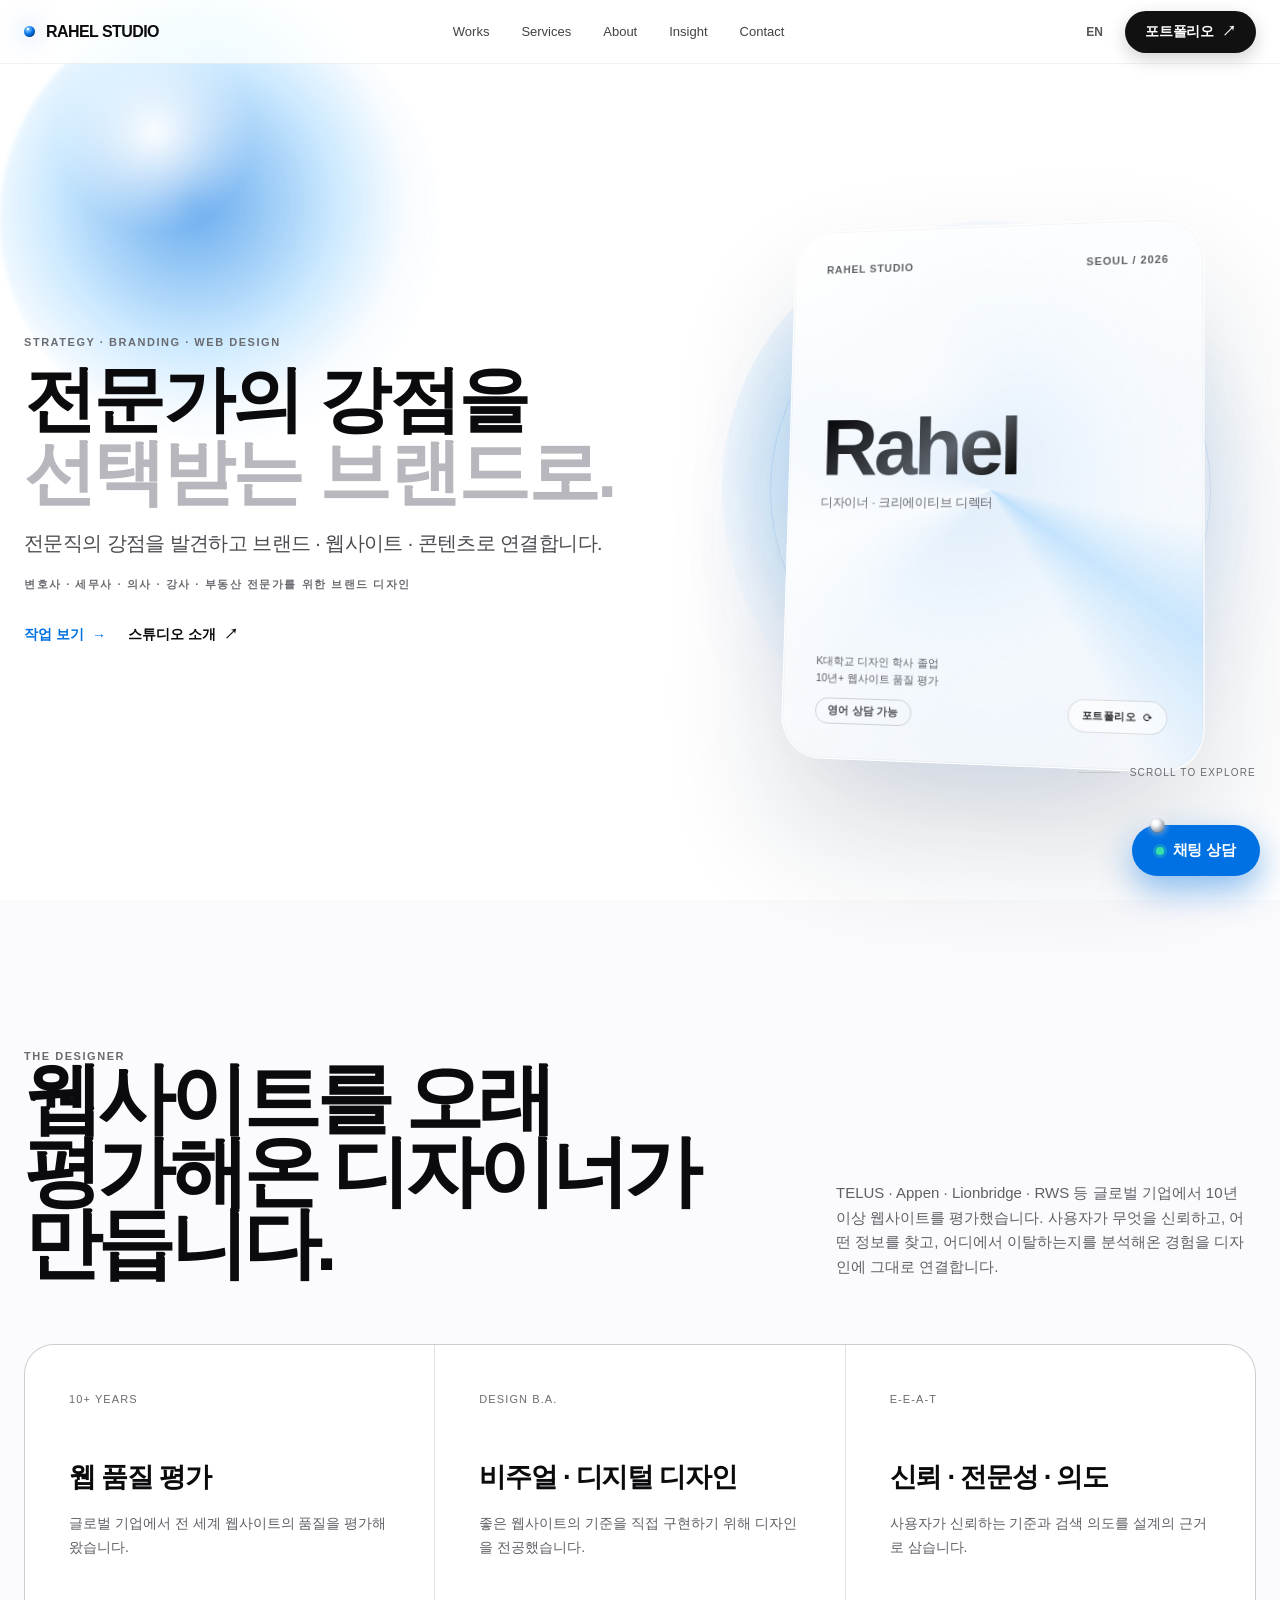
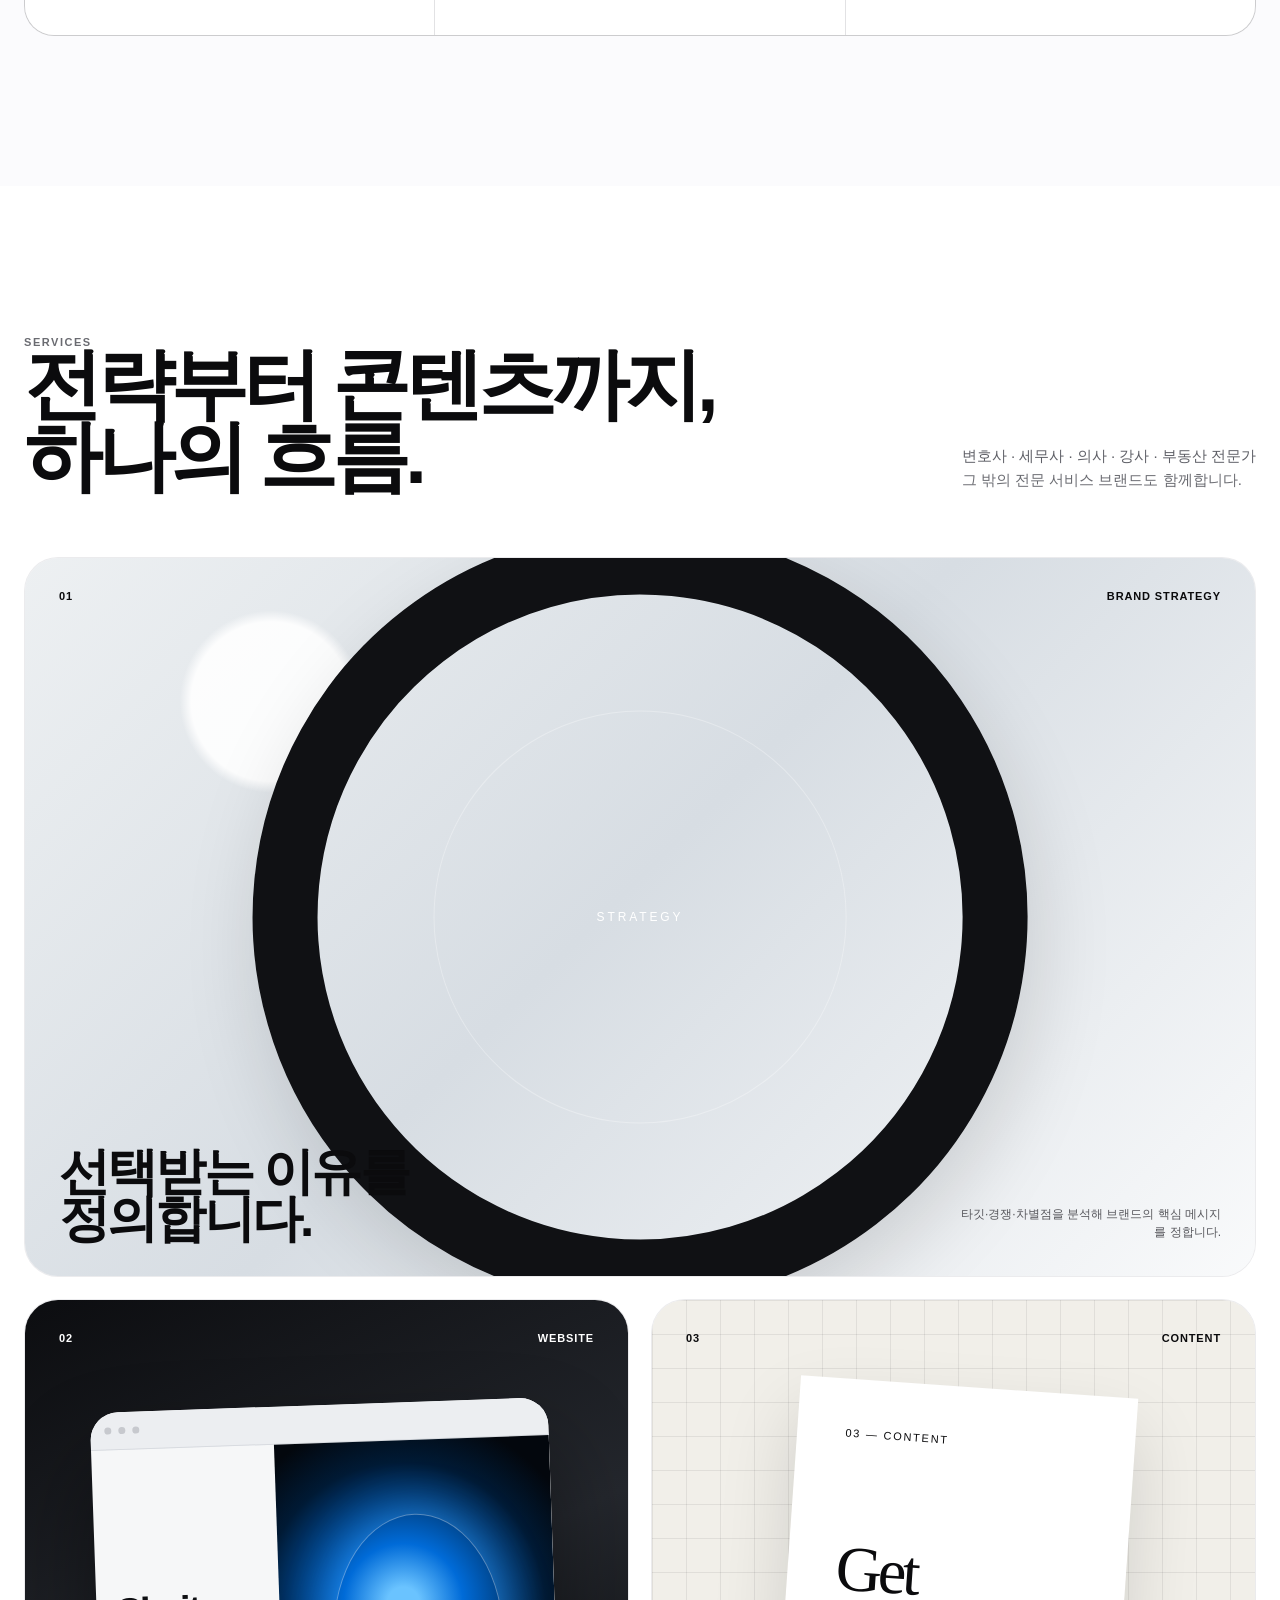
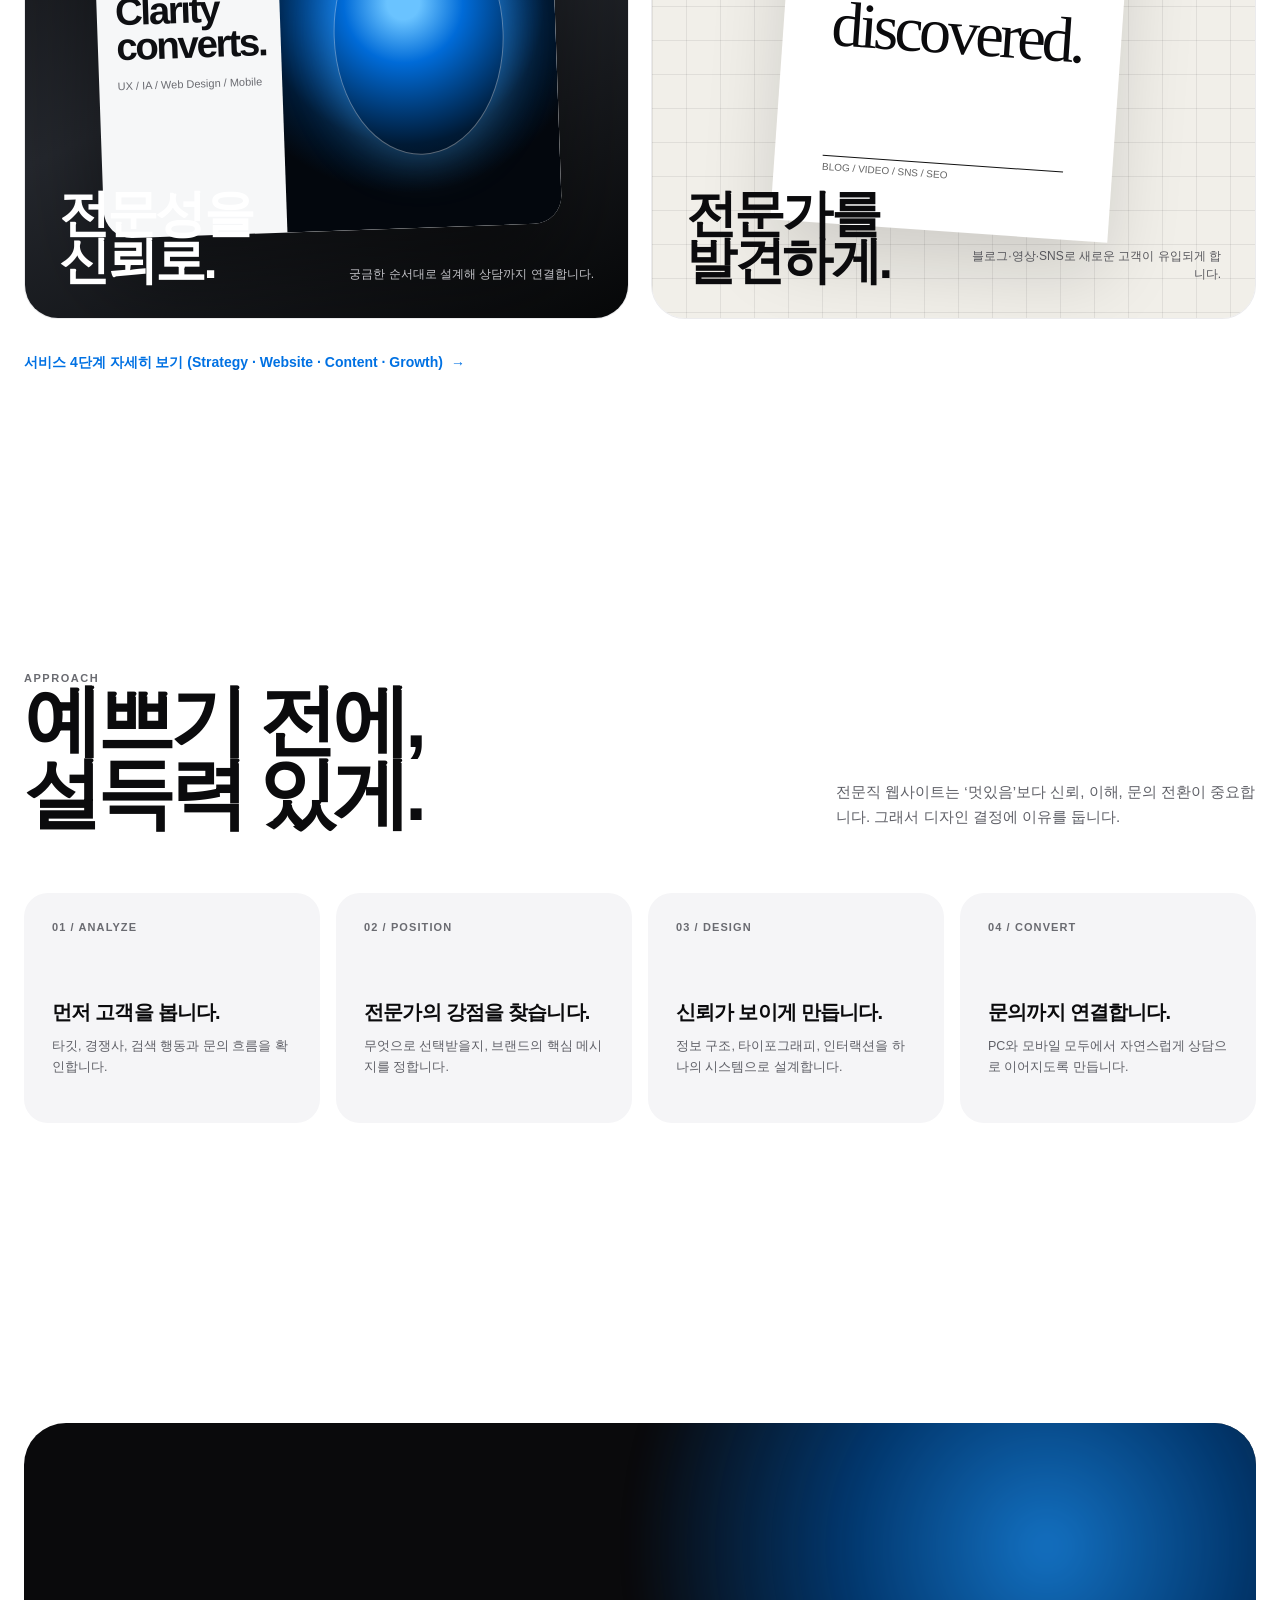
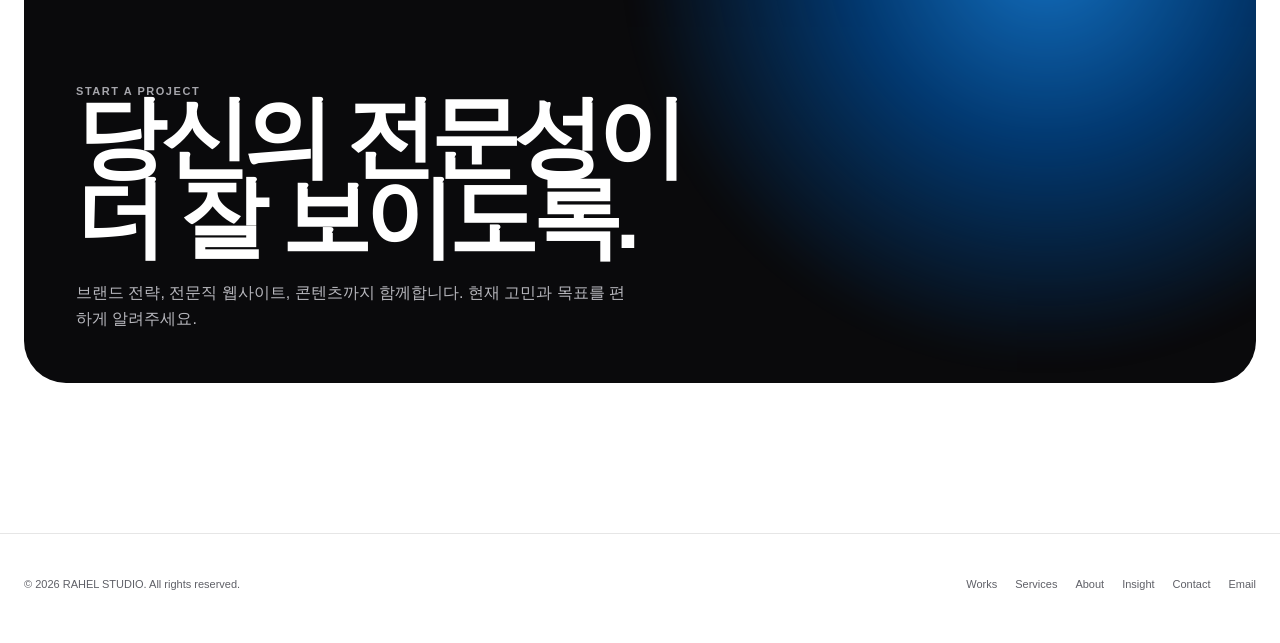
==== index.html @ 88ff3727 "카피·포지셔닝 전면 개편 + 채팅 상담 + 나브 확장(Services·Insight) ■ 카피/구조 (디자인·레이아웃 유지, 텍스트/구조만) - ABOUT: "10년간 웹사이트를 " ====
<!doctype html>
<html lang="ko">
<head>
<meta charset="utf-8">
<meta name="viewport" content="width=device-width,initial-scale=1,viewport-fit=cover">
<title>RAHEL STUDIO — 전문가의 강점을 선택받는 브랜드로</title>
<meta name="description" content="변호사·세무사·의사·강사·부동산 전문가를 위한 브랜드·웹사이트·콘텐츠. 10년간 웹사이트를 평가한 기준으로 전문가의 강점을 선택받는 브랜드로 만듭니다.">
<meta name="theme-color" content="#ffffff">
<meta name="robots" content="index,follow">
<meta property="og:type" content="website">
<meta property="og:site_name" content="RAHEL STUDIO">
<meta property="og:title" content="RAHEL STUDIO — 전문가의 강점을 선택받는 브랜드로">
<meta property="og:description" content="전문직의 강점을 발견하고 브랜드·웹사이트·콘텐츠로 연결합니다. 10년간 웹사이트를 평가한 디자이너가 만듭니다.">
<meta property="og:image" content="assets/og-image.png">
<meta property="og:image:width" content="1200">
<meta property="og:image:height" content="630">
<meta property="og:image:alt" content="RAHEL STUDIO — Strategy, Branding, Web Design">
<meta property="og:locale" content="ko_KR">
<meta property="og:locale:alternate" content="en_US">
<meta name="twitter:card" content="summary_large_image">
<meta name="twitter:title" content="RAHEL STUDIO — 전문가의 강점을 선택받는 브랜드로">
<meta name="twitter:description" content="전문직의 강점을 발견하고 브랜드·웹사이트·콘텐츠로 연결합니다.">
<meta name="twitter:image" content="assets/og-image.png">
<link rel="icon" href="assets/favicon.svg" type="image/svg+xml">
<link rel="icon" href="assets/favicon-32.png" sizes="32x32" type="image/png">
<link rel="apple-touch-icon" href="assets/apple-touch-icon.png">
<link rel="manifest" href="site.webmanifest">
<link rel="stylesheet" href="assets/rahel.css">
<script src="assets/rahel.js" defer></script>
<script type="application/ld+json">
{
  "@context": "https://schema.org",
  "@graph": [
    {
      "@type": "ProfessionalService",
      "name": "RAHEL STUDIO",
      "description": "Brand strategy, website, and content for professionals, by a designer with 10+ years evaluating website quality.",
      "areaServed": "KR",
      "serviceType": ["Brand Strategy", "Website", "Content", "Growth"],
      "knowsLanguage": ["ko", "en"],
      "email": "eunakim1984@gmail.com",
      "address": { "@type": "PostalAddress", "addressLocality": "Seoul", "addressCountry": "KR" }
    },
    { "@type": "WebSite", "name": "RAHEL STUDIO", "inLanguage": ["ko", "en"] }
  ]
}
</script>
</head>
<body>
<a class="rs-skip" href="#main">Skip to content</a>
<div class="rs-shell">

<header class="rs-nav">
  <a class="rs-brand" href="index.html"><span class="rs-brand-dot"></span>RAHEL STUDIO</a>
  <nav class="rs-nav-center" aria-label="Primary">
    <a href="works.html" data-ko="Works" data-en="Works">Works</a>
    <a href="services.html" data-ko="Services" data-en="Services">Services</a>
    <a href="about.html" data-ko="About" data-en="About">About</a>
    <a href="insight.html" data-ko="Insight" data-en="Insight">Insight</a>
    <a href="contact.html" data-ko="Contact" data-en="Contact">Contact</a>
  </nav>
  <div class="rs-nav-actions">
    <button class="rs-lang" type="button" aria-label="Switch to English">EN</button>
    <a class="rs-cta" href="works.html"><span data-ko="포트폴리오" data-en="Portfolio">포트폴리오</span> ↗</a>
    <button class="rs-burger" type="button" aria-label="Menu" aria-expanded="false" aria-controls="rs-mobile-menu"><span></span><span></span></button>
  </div>
</header>
<nav class="rs-mobile-menu" id="rs-mobile-menu" aria-label="Mobile" aria-hidden="true">
  <a href="works.html" data-ko="Works" data-en="Works">Works</a>
  <a href="services.html" data-ko="Services" data-en="Services">Services</a>
  <a href="about.html" data-ko="About" data-en="About">About</a>
  <a href="insight.html" data-ko="Insight" data-en="Insight">Insight</a>
  <a href="contact.html" data-ko="Contact" data-en="Contact">Contact</a>
  <a class="rs-mobile-cta" href="works.html" data-ko="포트폴리오" data-en="Portfolio">포트폴리오</a>
</nav>


<main class="rs-main" id="main">
  <section class="rs-container rs-hero">
    <div class="rs-hero-copy">
      <div class="rs-eyebrow" data-ko="Strategy · Branding · Web Design" data-en="Strategy · Branding · Web Design">Strategy · Branding · Web Design</div>
      <h1 style="font-size:clamp(40px,5.6vw,86px);letter-spacing:-.035em;line-height:1.02" data-ko="전문가의 강점을<span class='soft'>선택받는 브랜드로.</span>" data-en="Turn expertise<span class='soft'>into a brand people choose.</span>"><span>전문가의 강점을</span><span class="soft">선택받는 브랜드로.</span></h1>
      <p class="rs-lead" data-ko="전문직의 강점을 발견하고 브랜드 · 웹사이트 · 콘텐츠로 연결합니다." data-en="We uncover a professional's strengths and connect them through brand, website, and content.">전문직의 강점을 발견하고 브랜드 · 웹사이트 · 콘텐츠로 연결합니다.</p>
      <p class="rs-eyebrow" style="margin-top:18px;color:var(--faint)" data-ko="변호사 · 세무사 · 의사 · 강사 · 부동산 전문가를 위한 브랜드 디자인" data-en="Brand design for lawyers, accountants, doctors, instructors & real-estate pros">변호사 · 세무사 · 의사 · 강사 · 부동산 전문가를 위한 브랜드 디자인</p>
      <div class="rs-hero-links">
        <a class="rs-link blue" href="works.html"><span data-ko="작업 보기" data-en="View work">작업 보기</span><span class="arrow">→</span></a>
        <a class="rs-link" href="about.html"><span data-ko="스튜디오 소개" data-en="About the studio">스튜디오 소개</span><span class="arrow">↗</span></a>
      </div>
    </div>
    <div class="rs-hero-art">
      <div class="rs-orbit" aria-hidden="true"></div>
      <div class="rs-card-3d" id="rs-profile-card">
        <div class="rs-card-inner">
          <div class="rs-card-face rs-card-front">
            <div class="rs-card-content">
              <div class="rs-card-top"><span>RAHEL STUDIO</span><span>SEOUL / 2026</span></div>
              <div>
                <div class="rs-signature">Rahel</div>
                <div class="rs-role" data-ko="디자이너 · 크리에이티브 디렉터" data-en="Designer · Creative Director">디자이너 · 크리에이티브 디렉터</div>
              </div>
              <div class="rs-card-bottom">
                <div class="rs-cred-wrap">
                  <span class="rs-cred" data-ko="K대학교 디자인 학사 졸업<br>10년+ 웹사이트 품질 평가" data-en="BA in Design, K University<br>10+ yrs web quality evaluation">K대학교 디자인 학사 졸업<br>10년+ 웹사이트 품질 평가</span>
                  <span class="rs-chip-badge" data-ko="영어 상담 가능" data-en="English consultation OK">영어 상담 가능</span>
                </div>
                <button class="rs-flip-btn" type="button" aria-label="포트폴리오 카드 뒤집기"><span data-ko="포트폴리오" data-en="Portfolio">포트폴리오</span> ⟳</button>
              </div>
            </div>
          </div>
          <div class="rs-card-face rs-card-back">
            <div class="rs-card-content">
              <div class="rs-card-top">
                <span>PROFILE</span>
                <button class="rs-flip-btn rs-flip-back" type="button" aria-label="앞면으로 돌아가기"><span data-ko="뒤로" data-en="Back">뒤로</span> ⟲</button>
              </div>
              <div class="rs-back-body">
                <p class="rs-back-lead" data-ko="전문직 · 프로필 웹사이트 제작 전문" data-en="Websites for professionals &amp; personal brands">전문직 · 프로필 웹사이트 제작 전문</p>
                <p class="rs-back-clients" data-ko="변호사 · 세무사 · 의사 · 강사 · 부동산 전문가 · 그 밖의 전문 서비스 브랜드" data-en="Lawyers · Tax accountants · Doctors · Instructors · Real-estate pros · and other expert brands">변호사 · 세무사 · 의사 · 강사 · 부동산 전문가 · 그 밖의 전문 서비스 브랜드</p>
              </div>
              <a class="rs-back-cta" href="works.html"><span data-ko="포트폴리오 보기" data-en="View portfolio">포트폴리오 보기</span> →</a>
            </div>
          </div>
        </div>
      </div>
      <div class="rs-scrollcue" aria-hidden="true">Scroll to explore</div>
    </div>
  </section>

  <section class="rs-section soft">
    <div class="rs-container">
      <div class="rs-section-head rs-reveal">
        <div>
          <div class="rs-eyebrow">The Designer</div>
          <h2 data-ko="웹사이트를 오래<br>평가해온 디자이너가<br>만듭니다." data-en="Built by a designer<br>who evaluated<br>websites for years.">웹사이트를 오래<br>평가해온 디자이너가<br>만듭니다.</h2>
        </div>
        <p data-ko="TELUS · Appen · Lionbridge · RWS 등 글로벌 기업에서 10년 이상 웹사이트를 평가했습니다. 사용자가 무엇을 신뢰하고, 어떤 정보를 찾고, 어디에서 이탈하는지를 분석해온 경험을 디자인에 그대로 연결합니다." data-en="I evaluated websites for 10+ years at global companies like TELUS, Appen, Lionbridge, and RWS—bringing what I learned about what users trust, seek, and abandon directly into design.">TELUS · Appen · Lionbridge · RWS 등 글로벌 기업에서 10년 이상 웹사이트를 평가했습니다. 사용자가 무엇을 신뢰하고, 어떤 정보를 찾고, 어디에서 이탈하는지를 분석해온 경험을 디자인에 그대로 연결합니다.</p>
      </div>
      <div class="rs-philosophy">
        <article class="rs-reveal"><span class="rs-index">10+ YEARS</span><h3 data-ko="웹 품질 평가" data-en="Web Quality Evaluation">웹 품질 평가</h3><p data-ko="글로벌 기업에서 전 세계 웹사이트의 품질을 평가해 왔습니다." data-en="Evaluated the quality of websites worldwide for global companies.">글로벌 기업에서 전 세계 웹사이트의 품질을 평가해 왔습니다.</p></article>
        <article class="rs-reveal"><span class="rs-index">DESIGN B.A.</span><h3 data-ko="비주얼 · 디지털 디자인" data-en="Visual &amp; Digital Design">비주얼 · 디지털 디자인</h3><p data-ko="좋은 웹사이트의 기준을 직접 구현하기 위해 디자인을 전공했습니다." data-en="Studied design to build to the standard of a good website.">좋은 웹사이트의 기준을 직접 구현하기 위해 디자인을 전공했습니다.</p></article>
        <article class="rs-reveal"><span class="rs-index">E-E-A-T</span><h3 data-ko="신뢰 · 전문성 · 의도" data-en="Trust · Expertise · Intent">신뢰 · 전문성 · 의도</h3><p data-ko="사용자가 신뢰하는 기준과 검색 의도를 설계의 근거로 삼습니다." data-en="Design grounded in what users trust and the intent behind their search.">사용자가 신뢰하는 기준과 검색 의도를 설계의 근거로 삼습니다.</p></article>
      </div>
    </div>
  </section>

  <section class="rs-section" id="services-preview">
    <div class="rs-container">
      <div class="rs-section-head rs-reveal">
        <div>
          <div class="rs-eyebrow">Services</div>
          <h2 data-ko="전략부터 콘텐츠까지,<br>하나의 흐름." data-en="Strategy to content,<br>one flow.">전략부터 콘텐츠까지,<br>하나의 흐름.</h2>
        </div>
        <p data-ko="변호사 · 세무사 · 의사 · 강사 · 부동산 전문가<br><span style='color:var(--faint)'>그 밖의 전문 서비스 브랜드도 함께합니다.</span>" data-en="Lawyers · Tax accountants · Doctors · Instructors · Real-estate pros<br><span style='color:var(--faint)'>and other expert service brands, too.</span>">변호사 · 세무사 · 의사 · 강사 · 부동산 전문가<br><span style="color:var(--faint)">그 밖의 전문 서비스 브랜드도 함께합니다.</span></p>
      </div>
      <div class="rs-project-grid">
        <a class="rs-project wide rs-reveal" href="services.html">
          <div class="rs-visual v1"><div class="rs-v1-ring"></div><div class="rs-v1-label">STRATEGY</div></div>
          <div class="rs-project-meta"><span>01</span><span>Brand Strategy</span></div>
          <div class="rs-project-title">
            <h3 data-ko="선택받는 이유를<br>정의합니다." data-en="Define why<br>you're chosen.">선택받는 이유를<br>정의합니다.</h3>
            <p data-ko="타깃·경쟁·차별점을 분석해 브랜드의 핵심 메시지를 정합니다." data-en="Analyze audience, competitors, and differentiators to set the core message.">타깃·경쟁·차별점을 분석해 브랜드의 핵심 메시지를 정합니다.</p>
          </div>
        </a>

        <a class="rs-project rs-reveal" href="services.html">
          <div class="rs-visual v2">
            <div class="rs-v2-window">
              <div class="rs-v2-bar"><i class="rs-v2-dot"></i><i class="rs-v2-dot"></i><i class="rs-v2-dot"></i></div>
              <div class="rs-v2-screen">
                <div class="rs-v2-copy"><b>Clarity<br>converts.</b><small>UX / IA / Web Design / Mobile</small></div>
                <div class="rs-v2-art"></div>
              </div>
            </div>
          </div>
          <div class="rs-project-meta" style="color:white"><span>02</span><span>Website</span></div>
          <div class="rs-project-title" style="color:white"><h3 data-ko="전문성을<br>신뢰로." data-en="Expertise<br>into trust.">전문성을<br>신뢰로.</h3><p style="color:#c5c5ca" data-ko="궁금한 순서대로 설계해 상담까지 연결합니다." data-en="Structured in the order clients ask—leading to a consultation.">궁금한 순서대로 설계해 상담까지 연결합니다.</p></div>
        </a>

        <a class="rs-project rs-reveal" href="services.html">
          <div class="rs-visual v3">
            <div class="rs-grid-lines"></div>
            <div class="rs-editorial"><span class="num">03 — CONTENT</span><p>Get<br>discovered.</p><div><div class="rule"></div><small>BLOG / VIDEO / SNS / SEO</small></div></div>
          </div>
          <div class="rs-project-meta"><span>03</span><span>Content</span></div>
          <div class="rs-project-title"><h3 data-ko="전문가를<br>발견하게." data-en="Get the expert<br>discovered.">전문가를<br>발견하게.</h3><p data-ko="블로그·영상·SNS로 새로운 고객이 유입되게 합니다." data-en="Blog, video, and social that bring in new clients.">블로그·영상·SNS로 새로운 고객이 유입되게 합니다.</p></div>
        </a>
      </div>
      <div style="margin-top:34px">
        <a class="rs-link blue" href="services.html"><span data-ko="서비스 4단계 자세히 보기 (Strategy · Website · Content · Growth)" data-en="See the 4 services (Strategy · Website · Content · Growth)">서비스 4단계 자세히 보기 (Strategy · Website · Content · Growth)</span><span class="arrow">→</span></a>
      </div>
    </div>
  </section>

  <section class="rs-section">
    <div class="rs-container">
      <div class="rs-section-head rs-reveal">
        <div><div class="rs-eyebrow">Approach</div><h2 data-ko="예쁘기 전에,<br>설득력 있게." data-en="Persuasive,<br>before pretty.">예쁘기 전에,<br>설득력 있게.</h2></div>
        <p data-ko="전문직 웹사이트는 ‘멋있음’보다 신뢰, 이해, 문의 전환이 중요합니다. 그래서 디자인 결정에 이유를 둡니다." data-en="For professional services, trust, comprehension, and conversion matter more than decoration. Every design decision needs a reason.">전문직 웹사이트는 ‘멋있음’보다 신뢰, 이해, 문의 전환이 중요합니다. 그래서 디자인 결정에 이유를 둡니다.</p>
      </div>
      <div class="rs-process">
        <div class="rs-step rs-reveal"><b>01 / ANALYZE</b><h3 data-ko="먼저 고객을 봅니다." data-en="Start with the client.">먼저 고객을 봅니다.</h3><p data-ko="타깃, 경쟁사, 검색 행동과 문의 흐름을 확인합니다." data-en="Audience, competitors, search behavior, and inquiry paths.">타깃, 경쟁사, 검색 행동과 문의 흐름을 확인합니다.</p></div>
        <div class="rs-step rs-reveal"><b>02 / POSITION</b><h3 data-ko="전문가의 강점을 찾습니다." data-en="Find the strength.">전문가의 강점을 찾습니다.</h3><p data-ko="무엇으로 선택받을지, 브랜드의 핵심 메시지를 정합니다." data-en="Define what you'll be chosen for—the core message.">무엇으로 선택받을지, 브랜드의 핵심 메시지를 정합니다.</p></div>
        <div class="rs-step rs-reveal"><b>03 / DESIGN</b><h3 data-ko="신뢰가 보이게 만듭니다." data-en="Make trust visible.">신뢰가 보이게 만듭니다.</h3><p data-ko="정보 구조, 타이포그래피, 인터랙션을 하나의 시스템으로 설계합니다." data-en="Information, typography, and interaction as one system.">정보 구조, 타이포그래피, 인터랙션을 하나의 시스템으로 설계합니다.</p></div>
        <div class="rs-step rs-reveal"><b>04 / CONVERT</b><h3 data-ko="문의까지 연결합니다." data-en="Connect to inquiry.">문의까지 연결합니다.</h3><p data-ko="PC와 모바일 모두에서 자연스럽게 상담으로 이어지도록 만듭니다." data-en="Lead naturally to a consultation on desktop and mobile alike.">PC와 모바일 모두에서 자연스럽게 상담으로 이어지도록 만듭니다.</p></div>
      </div>
    </div>
  </section>

  <section class="rs-section">
    <div class="rs-container">
      <a class="rs-banner rs-reveal" href="contact.html">
        <div class="rs-banner-copy">
          <div class="rs-eyebrow" style="color:#a6a6ac">Start a Project</div>
          <h2 data-ko="당신의 전문성이<br>더 잘 보이도록." data-en="Make your expertise<br>easier to see.">당신의 전문성이<br>더 잘 보이도록.</h2>
          <p data-ko="브랜드 전략, 전문직 웹사이트, 콘텐츠까지 함께합니다. 현재 고민과 목표를 편하게 알려주세요." data-en="Brand strategy, professional-service websites, and content. Tell us your goal and where you are now.">브랜드 전략, 전문직 웹사이트, 콘텐츠까지 함께합니다. 현재 고민과 목표를 편하게 알려주세요.</p>
        </div>
      </a>
    </div>
  </section>
</main>


<footer class="rs-footer">
  <div class="rs-container rs-footer-row">
    <div>© 2026 RAHEL STUDIO. All rights reserved.</div>
    <div class="rs-footer-links">
      <a href="works.html" data-ko="Works" data-en="Works">Works</a>
      <a href="services.html" data-ko="Services" data-en="Services">Services</a>
      <a href="about.html" data-ko="About" data-en="About">About</a>
      <a href="insight.html" data-ko="Insight" data-en="Insight">Insight</a>
      <a href="contact.html" data-ko="Contact" data-en="Contact">Contact</a>
      <a href="mailto:eunakim1984@gmail.com">Email</a>
    </div>
  </div>
</footer>

</div>
</body>
</html>
---- assets/rahel.css ----
/* ==========================================================================
   RAHEL STUDIO — Design System (shared)
   Approved 1st design. Do not restyle colors / typography / PC layout.
   Only additive, responsive, and accessibility rules live at the bottom.
   ========================================================================== */
:root{
  --bg:#ffffff;
  --ink:#0b0b0d;
  --muted:#6e6e73;
  --soft:#f5f5f7;
  --soft-2:#fbfbfd;
  --line:rgba(10,10,12,.10);
  --blue:#0071e3;
  --blue-2:#49a8ff;
  --radius:34px;
  --shadow:0 30px 80px rgba(0,0,0,.08);
  --max:1440px;
  --nav-h:64px;
}
*{box-sizing:border-box}
html{scroll-behavior:smooth;background:var(--bg);scroll-padding-top:calc(var(--nav-h) + 16px)}
body{
  margin:0;
  color:var(--ink);
  background:var(--bg);
  font-family:-apple-system,BlinkMacSystemFont,"Pretendard","Segoe UI",sans-serif;
  -webkit-font-smoothing:antialiased;
  text-rendering:optimizeLegibility;
}
a{color:inherit;text-decoration:none}
button,input,textarea{font:inherit}
button{color:inherit}
::selection{background:#111;color:#fff}
.rs-shell{min-height:100vh;overflow:clip;position:relative;z-index:1}
.rs-nav{
  position:fixed;z-index:100;left:0;right:0;top:0;
  display:flex;align-items:center;justify-content:space-between;
  height:var(--nav-h);padding:0 max(24px,calc((100vw - var(--max))/2));
  background:rgba(255,255,255,.72);
  backdrop-filter:saturate(180%) blur(24px);
  -webkit-backdrop-filter:saturate(180%) blur(24px);
  border-bottom:1px solid rgba(0,0,0,.055);
}
.rs-brand{display:flex;align-items:center;gap:11px;font-weight:760;letter-spacing:-.035em}
.rs-brand-dot{
  width:11px;height:11px;border-radius:999px;
  background:radial-gradient(circle at 35% 30%,#fff 0 10%,#71c0ff 12%,#006ee6 50%,#001d3d 100%);
  box-shadow:0 0 24px rgba(0,113,227,.5);
}
.rs-nav-center{display:flex;gap:28px;font-size:13px;color:#424245}
.rs-nav-center a{transition:opacity .2s ease}
.rs-nav-center a:hover{opacity:.55}
.rs-nav-actions{display:flex;align-items:center;gap:14px}
.rs-lang{
  border:0;background:transparent;padding:7px 0;cursor:pointer;
  font-size:12px;font-weight:650;color:#56565b
}
.rs-cta{
  display:inline-flex;align-items:center;gap:8px;border-radius:999px;
  padding:12px 20px;background:#111;color:#fff;font-size:14px;font-weight:760;letter-spacing:-.01em;
  box-shadow:0 6px 18px rgba(0,0,0,.18);
  transition:transform .2s ease,background .2s ease,box-shadow .2s ease
}
.rs-cta:hover{transform:translateY(-1px);background:#2b2b2f;box-shadow:0 10px 26px rgba(0,0,0,.26)}
.rs-main{padding-top:64px}
.rs-container{width:min(calc(100% - 48px),var(--max));margin:0 auto}
.rs-eyebrow{
  text-transform:uppercase;letter-spacing:.14em;font-size:11px;font-weight:760;color:#77777c
}
.rs-hero{
  min-height:calc(100svh - 64px);
  display:grid;grid-template-columns:minmax(0,1.08fr) minmax(340px,.92fr);
  align-items:center;gap:6vw;padding:72px 0 56px
}
.rs-hero-copy h1{
  margin:15px 0 20px;
  max-width:980px;
  font-size:clamp(58px,8.1vw,138px);
  line-height:.86;letter-spacing:-.074em;font-weight:780
}
.rs-hero-copy h1 span{display:block}
.rs-hero-copy h1 .soft{color:#b7b7bd}
.rs-lead{
  max-width:620px;margin:0;
  font-size:clamp(18px,1.55vw,25px);line-height:1.48;letter-spacing:-.03em;color:#4b4b50
}
.rs-hero-links{display:flex;align-items:center;gap:22px;margin-top:34px;flex-wrap:wrap}
.rs-link{font-weight:680;font-size:14px;display:inline-flex;gap:8px;align-items:center}
.rs-link .arrow{transition:transform .2s ease}
.rs-link:hover .arrow{transform:translateX(4px)}
.rs-link.blue{color:var(--blue)}
.rs-hero-art{position:relative;min-height:620px;display:grid;place-items:center;perspective:1200px}
.rs-orbit{
  position:absolute;width:min(42vw,620px);aspect-ratio:1;border-radius:50%;
  background:
    radial-gradient(circle at 35% 30%,rgba(255,255,255,.95),rgba(255,255,255,0) 22%),
    radial-gradient(circle at 42% 44%,rgba(0,113,227,.65),rgba(77,180,255,.23) 37%,rgba(198,226,255,.12) 54%,rgba(255,255,255,0) 72%);
  filter:blur(.2px);
  opacity:.9;
  animation:rsBreathe 7s ease-in-out infinite;
}
.rs-orbit::after{
  content:"";position:absolute;inset:9%;border-radius:50%;
  border:1px solid rgba(0,113,227,.17);
  box-shadow:inset 0 0 90px rgba(0,113,227,.08),0 40px 120px rgba(0,113,227,.12)
}
.rs-card-3d{
  position:relative;width:min(33vw,440px);aspect-ratio:.78;border-radius:42px;
  box-shadow:0 70px 130px rgba(12,40,70,.16);
  transform:rotateY(-10deg) rotateX(5deg);
  transition:transform .15s linear;
  transform-style:preserve-3d;
  cursor:pointer
}
.rs-card-inner{
  position:absolute;inset:0;transform-style:preserve-3d;
  transition:transform .85s cubic-bezier(.2,.8,.2,1)
}
.rs-card-3d.flipped .rs-card-inner{transform:rotateY(180deg)}
.rs-card-face{
  position:absolute;inset:0;border-radius:42px;overflow:hidden;
  -webkit-backface-visibility:hidden;backface-visibility:hidden;
  border:1px solid rgba(255,255,255,.95)
}
.rs-card-front{
  background:linear-gradient(145deg,rgba(255,255,255,.92),rgba(239,244,250,.64));
  -webkit-backdrop-filter:blur(26px);backdrop-filter:blur(26px);
  box-shadow:inset 0 0 0 1px rgba(0,0,0,.035)
}
.rs-card-front::before{
  content:"";position:absolute;inset:-20%;
  background:conic-gradient(from 20deg,transparent 0 22%,rgba(39,160,255,.20),transparent 36% 56%,rgba(255,255,255,.7) 65%,transparent 76%);
  animation:rsSpin 12s linear infinite
}
.rs-card-back{
  transform:rotateY(180deg);
  background:linear-gradient(160deg,#0b0b0d,#1b2233 58%,#08203c);
  border-color:rgba(255,255,255,.14);color:#fff
}
.rs-card-content{position:absolute;inset:0;padding:34px;display:flex;flex-direction:column;justify-content:space-between;z-index:1}
.rs-card-top{display:flex;justify-content:space-between;align-items:center;font-size:11px;font-weight:700;letter-spacing:.08em;color:#5f6268}
.rs-card-back .rs-card-top{color:#9aa3b2}
.rs-monogram{
  font-size:clamp(112px,11vw,170px);line-height:.76;letter-spacing:-.1em;font-weight:790;
  background:linear-gradient(140deg,#090a0d 5%,#5c626a 42%,#111 62%,#989ea5 100%);
  -webkit-background-clip:text;background-clip:text;color:transparent
}
.rs-signature{
  font-size:clamp(56px,6.4vw,84px);line-height:.9;letter-spacing:-.045em;font-weight:780;
  background:linear-gradient(140deg,#090a0d 5%,#5c626a 42%,#111 62%,#989ea5 100%);
  -webkit-background-clip:text;background-clip:text;color:transparent
}
.rs-role{margin-top:11px;font-size:13px;letter-spacing:-.02em;color:#6a6a70}
.rs-card-bottom{display:flex;justify-content:space-between;align-items:end;gap:16px}
.rs-card-bottom strong{font-size:15px;letter-spacing:-.03em}
.rs-cred{font-size:11px;color:#74777d;line-height:1.55}
.rs-flip-btn{
  border:1px solid rgba(0,0,0,.12);background:rgba(255,255,255,.55);
  border-radius:999px;padding:8px 13px;font-size:10px;font-weight:700;letter-spacing:.04em;
  color:#2b2b2f;cursor:pointer;display:inline-flex;align-items:center;gap:6px;white-space:nowrap;
  transition:background .2s ease
}
.rs-flip-btn:hover{background:#fff}
.rs-flip-back{border-color:rgba(255,255,255,.22);background:rgba(255,255,255,.08);color:#e9edf5;padding:6px 11px}
.rs-flip-back:hover{background:rgba(255,255,255,.18)}
.rs-back-body{display:flex;flex-direction:column;gap:14px}
.rs-back-lead{margin:0;font-size:clamp(20px,2.1vw,25px);line-height:1.22;letter-spacing:-.03em;font-weight:680}
.rs-back-clients{margin:0;font-size:11.5px;line-height:1.7;color:#aab2c0;letter-spacing:.01em}
.rs-back-cta{
  display:inline-flex;align-items:center;gap:8px;align-self:flex-start;
  background:#fff;color:#0b0b0d;border-radius:999px;padding:11px 18px;font-size:13px;font-weight:720;
  transition:transform .2s ease
}
.rs-back-cta:hover{transform:translateY(-1px)}
.rs-scrollcue{
  position:absolute;bottom:22px;right:0;display:flex;align-items:center;gap:10px;
  font-size:10px;letter-spacing:.12em;text-transform:uppercase;color:#8a8a8f
}
.rs-scrollcue::before{content:"";width:42px;height:1px;background:#c7c7cc}
.rs-section{padding:150px 0}
.rs-section.soft{background:var(--soft-2)}
.rs-section-head{display:flex;justify-content:space-between;gap:40px;align-items:end;margin-bottom:64px}
.rs-section-head h2,.rs-display{
  margin:0;font-size:clamp(48px,6.1vw,96px);line-height:.93;letter-spacing:-.065em;font-weight:760
}
.rs-section-head p{max-width:420px;margin:0;color:var(--muted);font-size:15px;line-height:1.65}
.rs-project-grid{display:grid;grid-template-columns:repeat(12,1fr);gap:22px}
.rs-project{
  grid-column:span 6;border-radius:var(--radius);overflow:hidden;background:var(--soft);
  min-height:620px;position:relative;isolation:isolate;
  border:1px solid rgba(0,0,0,.04);
  transition:transform .45s cubic-bezier(.2,.8,.2,1),box-shadow .45s ease
}
.rs-project:hover{transform:translateY(-8px);box-shadow:var(--shadow)}
.rs-project.wide{grid-column:1/-1;min-height:720px}
.rs-project-meta{
  position:absolute;z-index:5;left:34px;right:34px;top:32px;
  display:flex;justify-content:space-between;gap:22px;
  font-size:11px;font-weight:700;letter-spacing:.08em;text-transform:uppercase
}
.rs-project-title{
  position:absolute;z-index:5;left:34px;bottom:34px;right:34px;
  display:flex;justify-content:space-between;align-items:end;gap:28px
}
.rs-project-title h3{margin:0;font-size:clamp(34px,4vw,64px);letter-spacing:-.055em;line-height:.92}
.rs-project-title p{margin:0;max-width:260px;text-align:right;font-size:12px;line-height:1.5;color:#57575c}
.rs-visual{position:absolute;inset:0;overflow:hidden}
.rs-visual.v1{
  background:
    radial-gradient(circle at 20% 20%,rgba(255,255,255,.9) 0 7%,transparent 8%),
    linear-gradient(135deg,#edf0f2,#d7dde3 48%,#f9fafb)
}
.rs-v1-ring{
  position:absolute;width:63%;aspect-ratio:1;border:65px solid #101114;border-radius:50%;
  top:50%;left:50%;transform:translate(-50%,-50%) rotate(-16deg);
  box-shadow:0 30px 80px rgba(0,0,0,.13)
}
.rs-v1-ring::after{content:"";position:absolute;inset:18%;border:1px solid rgba(255,255,255,.3);border-radius:50%}
.rs-v1-label{position:absolute;top:50%;left:50%;transform:translate(-50%,-50%);font-size:12px;color:white;z-index:2;letter-spacing:.24em}
.rs-visual.v2{background:linear-gradient(155deg,#0c0d10,#24272d 52%,#070809);color:white}
.rs-v2-window{
  position:absolute;inset:17% 12% 14%;border-radius:28px;background:#f6f7f8;
  box-shadow:0 50px 90px rgba(0,0,0,.42);overflow:hidden;transform:rotate(-2deg)
}
.rs-v2-bar{height:38px;background:#eceef1;border-bottom:1px solid #d8dbe0;display:flex;align-items:center;gap:7px;padding:0 14px}
.rs-v2-dot{width:7px;height:7px;border-radius:50%;background:#c7c9ce}
.rs-v2-screen{height:calc(100% - 38px);display:grid;grid-template-columns:.8fr 1.2fr}
.rs-v2-copy{padding:10%;display:flex;flex-direction:column;justify-content:center;color:#0e0f12}
.rs-v2-copy b{font-size:clamp(28px,3vw,54px);letter-spacing:-.06em;line-height:.92}
.rs-v2-copy small{margin-top:14px;color:#797b80;font-size:11px;line-height:1.5}
.rs-v2-art{background:radial-gradient(circle at 45% 42%,#6ac3ff 0 6%,#006bd8 22%,#001a35 52%,#03070d 70%);position:relative}
.rs-v2-art::after{content:"";position:absolute;inset:19%;border:1px solid rgba(255,255,255,.35);border-radius:50%;box-shadow:0 0 50px rgba(97,190,255,.4)}
.rs-visual.v3{background:#f1efe9}
.rs-grid-lines{
  position:absolute;inset:0;
  background-image:linear-gradient(rgba(0,0,0,.07) 1px,transparent 1px),linear-gradient(90deg,rgba(0,0,0,.07) 1px,transparent 1px);
  background-size:34px 34px
}
.rs-editorial{
  position:absolute;width:56%;min-height:72%;left:50%;top:50%;transform:translate(-50%,-50%) rotate(4deg);
  background:#fff;padding:8%;box-shadow:0 35px 75px rgba(0,0,0,.14);display:flex;flex-direction:column;justify-content:space-between
}
.rs-editorial .num{font-size:11px;letter-spacing:.16em}
.rs-editorial p{margin:0;font-family:Georgia,serif;font-weight:400;font-size:clamp(42px,5vw,82px);line-height:.88;letter-spacing:-.06em}
.rs-editorial .rule{height:1px;background:#111}
.rs-editorial small{font-size:10px;line-height:1.6;color:#646464}
.rs-philosophy{display:grid;grid-template-columns:repeat(3,1fr);gap:1px;background:var(--line);border:1px solid var(--line);border-radius:30px;overflow:hidden}
.rs-philosophy article{background:white;padding:44px;min-height:290px}
.rs-index{font-size:11px;color:#98989d;letter-spacing:.1em}
.rs-philosophy h3{margin:52px 0 16px;font-size:27px;letter-spacing:-.045em}
.rs-philosophy p{margin:0;color:var(--muted);font-size:14px;line-height:1.7}
.rs-banner{
  min-height:560px;border-radius:42px;background:#0a0a0c;color:#fff;
  display:flex;align-items:end;padding:52px;position:relative;overflow:hidden
}
.rs-banner::before{
  content:"";position:absolute;width:70%;aspect-ratio:1;border-radius:50%;right:-18%;top:-55%;
  background:radial-gradient(circle,#168bf0 0,#004489 32%,rgba(0,0,0,0) 68%);
  filter:blur(14px);opacity:.8
}
.rs-banner-copy{position:relative;z-index:2}
.rs-banner h2{margin:0 0 22px;font-size:clamp(52px,7vw,108px);line-height:.9;letter-spacing:-.07em;max-width:1000px}
.rs-banner p{margin:0;color:#b7b7bd;max-width:560px;line-height:1.6}
.rs-footer{padding:36px 0 45px;border-top:1px solid var(--line)}
.rs-footer-row{display:flex;justify-content:space-between;align-items:center;gap:20px;color:#7a7a7f;font-size:11px}
.rs-footer-links{display:flex;gap:18px}

/* WORK */
.rs-page-hero{padding:125px 0 92px;border-bottom:1px solid var(--line)}
.rs-page-hero h1{margin:12px 0 24px;font-size:clamp(62px,9vw,150px);line-height:.86;letter-spacing:-.075em}
.rs-page-hero p{max-width:690px;margin:0;color:#55555a;font-size:clamp(18px,1.6vw,25px);line-height:1.5}
.rs-case{padding:120px 0;border-bottom:1px solid var(--line)}
.rs-case-head{display:grid;grid-template-columns:1fr 1fr;gap:60px;margin-bottom:50px}
.rs-case-no{font-size:12px;color:#8c8c91;letter-spacing:.14em}
.rs-case-copy h2{margin:0 0 16px;font-size:clamp(42px,5vw,78px);letter-spacing:-.06em;line-height:.94}
.rs-case-copy p{margin:0;max-width:610px;color:#67676c;line-height:1.7}
.rs-case-tags{display:flex;gap:8px;flex-wrap:wrap;margin-top:25px}
.rs-chip{border:1px solid var(--line);border-radius:999px;padding:7px 11px;font-size:11px;color:#66666b}
.rs-case-stage{height:min(76vw,800px);border-radius:38px;overflow:hidden;position:relative}

/* ABOUT */
.rs-about-grid{display:grid;grid-template-columns:1.1fr .9fr;gap:9vw;align-items:start}
.rs-about-sticky{position:sticky;top:110px}
.rs-about-sticky h1{margin:10px 0 0;font-size:clamp(66px,8vw,125px);line-height:.84;letter-spacing:-.075em}
.rs-about-copy{padding-top:60px}
.rs-about-copy .statement{font-size:clamp(28px,3vw,48px);line-height:1.16;letter-spacing:-.05em;margin:0 0 56px}
.rs-about-copy .statement .muted{color:#b1b1b6}
.rs-about-copy p{font-size:16px;line-height:1.85;color:#57575c;margin:0 0 24px}
.rs-facts{margin-top:70px;border-top:1px solid var(--line)}
.rs-fact{display:grid;grid-template-columns:120px 1fr;padding:22px 0;border-bottom:1px solid var(--line);font-size:13px}
.rs-fact span:first-child{color:#949499}
.rs-process{display:grid;grid-template-columns:repeat(4,1fr);gap:16px;margin-top:46px}
.rs-step{background:var(--soft);border-radius:24px;padding:28px;min-height:230px}
.rs-step b{display:block;font-size:11px;color:#8b8b90;letter-spacing:.1em;margin-bottom:66px}
.rs-step h3{font-size:20px;margin:0 0 10px;letter-spacing:-.04em}
.rs-step p{margin:0;color:#747479;font-size:12px;line-height:1.6}

/* CONTACT */
.rs-contact{min-height:calc(100svh - 64px);display:grid;grid-template-columns:1fr 1fr;align-items:center;gap:8vw;padding:90px 0}
.rs-contact-copy h1{margin:12px 0 24px;font-size:clamp(64px,8vw,126px);line-height:.85;letter-spacing:-.075em}
.rs-contact-copy p{max-width:500px;color:#66666b;line-height:1.7;font-size:16px}
.rs-contact-card{background:var(--soft);border-radius:34px;padding:38px}
.rs-field{margin-bottom:18px}
.rs-field label{display:block;font-size:11px;font-weight:700;letter-spacing:.08em;color:#77777c;margin-bottom:8px;text-transform:uppercase}
.rs-input{
  width:100%;border:1px solid rgba(0,0,0,.09);background:#fff;border-radius:16px;
  padding:14px 15px;outline:none;transition:border .2s ease,box-shadow .2s ease
}
textarea.rs-input{min-height:145px;resize:vertical}
.rs-input:focus{border-color:rgba(0,113,227,.55);box-shadow:0 0 0 4px rgba(0,113,227,.08)}
.rs-submit{
  border:0;background:#111;color:white;border-radius:999px;padding:14px 20px;
  cursor:pointer;font-weight:720;width:100%;margin-top:4px
}
.rs-contact-note{font-size:10px;line-height:1.6;color:#919196;margin-top:14px}
.rs-contact-mini{display:flex;gap:18px;flex-wrap:wrap;margin-top:35px;font-size:13px}
.rs-contact-mini a{border-bottom:1px solid #bbb;padding-bottom:2px}
.rs-toast{
  position:fixed;z-index:999;left:50%;bottom:26px;transform:translate(-50%,30px);
  padding:12px 16px;background:#111;color:white;border-radius:999px;font-size:12px;
  opacity:0;pointer-events:none;transition:.25s ease
}
.rs-toast.show{opacity:1;transform:translate(-50%,0)}
.rs-reveal{opacity:0;transform:translateY(28px);transition:opacity .8s cubic-bezier(.2,.8,.2,1),transform .8s cubic-bezier(.2,.8,.2,1)}
.rs-reveal.in{opacity:1;transform:none}
@keyframes rsBreathe{0%,100%{transform:scale(.97);opacity:.78}50%{transform:scale(1.04);opacity:1}}
@keyframes rsSpin{to{transform:rotate(360deg)}}

/* ==========================================================================
   ADDITIVE — Accessibility (keyboard focus)
   ========================================================================== */
:focus-visible{outline:2px solid var(--blue);outline-offset:3px;border-radius:4px}
.rs-input:focus-visible{outline:none} /* keeps the designed focus ring on inputs */
.rs-skip{
  position:absolute;left:16px;top:-60px;z-index:200;
  background:#111;color:#fff;padding:10px 16px;border-radius:999px;font-size:12px;font-weight:700;
  transition:top .2s ease
}
.rs-skip:focus{top:12px}

/* ==========================================================================
   ADDITIVE — Mobile menu (hamburger). Hidden on desktop; the PC design
   is untouched. Appears only where the inline nav was already hidden (<=980px).
   ========================================================================== */
.rs-burger{
  display:none;width:40px;height:40px;border:0;background:transparent;cursor:pointer;
  align-items:center;justify-content:center;position:relative;border-radius:10px
}
.rs-burger span{
  position:absolute;left:9px;right:9px;height:1.6px;background:#1d1d1f;border-radius:2px;
  transition:transform .3s ease,opacity .2s ease
}
.rs-burger span:nth-child(1){transform:translateY(-4px)}
.rs-burger span:nth-child(2){transform:translateY(4px)}
.rs-menu-open .rs-burger span:nth-child(1){transform:translateY(0) rotate(45deg)}
.rs-menu-open .rs-burger span:nth-child(2){transform:translateY(0) rotate(-45deg)}
.rs-mobile-menu{
  position:fixed;z-index:99;left:0;right:0;top:var(--nav-h);
  padding:18px max(24px,calc((100vw - var(--max))/2)) 30px;
  background:rgba(255,255,255,.86);
  backdrop-filter:saturate(180%) blur(24px);
  -webkit-backdrop-filter:saturate(180%) blur(24px);
  border-bottom:1px solid rgba(0,0,0,.06);
  display:flex;flex-direction:column;gap:4px;
  transform:translateY(-12px);opacity:0;pointer-events:none;
  transition:transform .32s cubic-bezier(.2,.8,.2,1),opacity .32s ease;
}
.rs-menu-open .rs-mobile-menu{transform:translateY(0);opacity:1;pointer-events:auto}
.rs-mobile-menu a{
  display:flex;align-items:center;justify-content:space-between;
  padding:15px 4px;font-size:22px;font-weight:640;letter-spacing:-.03em;
  border-bottom:1px solid rgba(0,0,0,.06)
}
.rs-mobile-menu a:last-child{border-bottom:0}
.rs-mobile-menu a::after{content:"→";color:#c7c7cc;font-size:18px;font-weight:400}
.rs-mobile-cta{color:var(--blue)}
.rs-mobile-cta::after{content:"↗";color:var(--blue)}

/* ==========================================================================
   ADDITIVE — Responsive. Base breakpoints (980 / 640) preserved from the
   approved design; refinements added for 430px / 375px and mobile menu.
   ========================================================================== */
@media (max-width:980px){
  .rs-nav-center{display:none}
  .rs-burger{display:inline-flex}
  .rs-hero{grid-template-columns:1fr;padding-top:70px}
  .rs-hero-art{min-height:540px}
  .rs-orbit{width:min(86vw,600px)}
  .rs-card-3d{width:min(72vw,420px)}
  .rs-scrollcue{display:none}
  .rs-project,.rs-project.wide{grid-column:1/-1;min-height:620px}
  .rs-philosophy{grid-template-columns:1fr}
  .rs-philosophy article{min-height:230px}
  .rs-case-head,.rs-about-grid,.rs-contact{grid-template-columns:1fr}
  .rs-about-sticky{position:relative;top:auto}
  .rs-process{grid-template-columns:1fr 1fr}
  .rs-contact{padding-top:85px}
}
@media (max-width:640px){
  :root{--radius:26px}
  .rs-container{width:min(calc(100% - 30px),var(--max))}
  .rs-nav{padding:0 15px}
  .rs-brand{font-size:14px}
  .rs-nav-actions .rs-cta{display:none}
  .rs-hero{min-height:auto;padding:82px 0 32px}
  .rs-hero-copy h1{font-size:clamp(58px,18vw,92px)}
  .rs-lead{font-size:17px}
  .rs-hero-art{min-height:470px}
  .rs-card-content{padding:25px}
  .rs-section{padding:105px 0}
  .rs-section-head{display:block;margin-bottom:38px}
  .rs-section-head p{margin-top:18px}
  .rs-project,.rs-project.wide{min-height:530px}
  .rs-project-meta{left:22px;right:22px;top:22px}
  .rs-project-title{left:22px;right:22px;bottom:22px;display:block}
  .rs-project-title p{text-align:left;margin-top:10px}
  .rs-v1-ring{border-width:42px;width:78%}
  .rs-v2-window{inset:19% 8% 17%}
  .rs-v2-screen{grid-template-columns:1fr}
  .rs-v2-copy{display:none}
  .rs-editorial{width:72%}
  .rs-banner{min-height:520px;padding:30px}
  .rs-footer-row{display:block}
  .rs-footer-links{margin-top:12px}
  .rs-page-hero{padding:90px 0 70px}
  .rs-case{padding:86px 0}
  .rs-case-stage{height:620px}
  .rs-case-head{gap:22px}
  .rs-about-copy{padding-top:25px}
  .rs-process{grid-template-columns:1fr}
  .rs-contact-card{padding:25px}
}
/* Small phones (375–430px): keep the hero art from crowding the copy. */
@media (max-width:430px){
  .rs-hero-art{min-height:420px}
  .rs-orbit{width:min(84vw,420px)}
  .rs-card-3d{width:min(74vw,340px)}
  .rs-banner h2{font-size:clamp(40px,11vw,64px)}
  .rs-fact{grid-template-columns:96px 1fr;gap:6px}
  .rs-mobile-menu a{font-size:20px}
}
@media (prefers-reduced-motion:reduce){
  *{scroll-behavior:auto!important;animation:none!important;transition:none!important}
  .rs-reveal{opacity:1;transform:none}
}

/* ==========================================================================
   READABILITY PASS
   Additive overrides for contrast (WCAG AA), small-text legibility, and
   touch targets. Keeps the light/minimal identity; only nudges the values
   that hurt readability. Colors stay grey — just dark enough to pass AA.
   ========================================================================== */
:root{--muted:#5f6067;--faint:#6a6b71}

/* Contrast — lift the lightest secondary greys to meet AA on white */
.rs-eyebrow{color:var(--faint)}
.rs-field label{color:var(--faint)}
.rs-index{color:var(--faint)}
.rs-case-no{color:var(--faint)}
.rs-fact span:first-child{color:var(--faint)}
.rs-step b{color:var(--faint)}
.rs-scrollcue{color:var(--faint)}
.rs-v2-copy small{color:#6a6b71}
.rs-footer-row{color:#5f6067}
.rs-cred{color:#5f6067}

/* Small-text sizing & spacing for comfortable reading */
.rs-contact-note{font-size:11px;line-height:1.65}
.rs-step p{color:#5f6067;font-size:12.5px;line-height:1.66}
.rs-project-title p{line-height:1.55}
.rs-fact{line-height:1.5}
.rs-philosophy p{line-height:1.75}

/* Touch targets — enlarge hit areas without changing visual weight */
.rs-lang{min-height:44px;display:inline-flex;align-items:center;padding:0 8px}
.rs-nav-center a{padding:10px 2px}
.rs-brand{padding:8px 0}
.rs-footer-links a{display:inline-block;padding:8px 0}
.rs-burger{width:44px;height:44px}
.rs-skip{padding:12px 18px}

/* ==========================================================================
   ROAMING ORB (구슬) · FLOATING CTA · CARD BADGES
   ========================================================================== */
/* A blue marble that rolls across the whole viewport and stays on scroll. */
.rs-roam{
  position:fixed;top:0;left:0;z-index:0;pointer-events:none;
  width:min(46vw,440px);aspect-ratio:1;border-radius:50%;
  background:
    radial-gradient(circle at 35% 30%,rgba(255,255,255,.95),rgba(255,255,255,0) 24%),
    radial-gradient(circle at 44% 46%,rgba(0,113,227,.72),rgba(77,180,255,.34) 42%,rgba(198,226,255,.14) 62%,rgba(255,255,255,0) 76%);
  filter:blur(2px);opacity:.82;
  animation:rsRoam 24s ease-in-out infinite;
  will-change:transform;
}
@keyframes rsRoam{
  0%  {transform:translate(-10vw,10vh) rotate(0deg) scale(1)}
  20% {transform:translate(66vw,4vh) rotate(120deg) scale(1.12)}
  40% {transform:translate(74vw,64vh) rotate(220deg) scale(.94)}
  60% {transform:translate(12vw,80vh) rotate(300deg) scale(1.16)}
  80% {transform:translate(-8vw,42vh) rotate(340deg) scale(1)}
  100%{transform:translate(-10vw,10vh) rotate(360deg) scale(1)}
}
/* Persistent "Start a project" button — always visible while scrolling. */
.rs-fab{
  position:fixed;z-index:120;bottom:24px;right:max(20px,calc((100vw - var(--max))/2));
  display:inline-flex;align-items:center;gap:9px;
  background:var(--blue);color:#fff;border:0;border-radius:999px;cursor:pointer;font-family:inherit;
  padding:16px 24px;font-size:15px;font-weight:770;letter-spacing:-.01em;
  box-shadow:0 14px 34px rgba(0,113,227,.45);
  transition:transform .2s ease,background .2s ease,box-shadow .2s ease;
  animation:rsFab 2.8s ease-in-out infinite;
}
.rs-fab:hover{transform:translateY(-2px);background:#0063c6;box-shadow:0 18px 46px rgba(0,113,227,.6)}
@keyframes rsFab{0%,100%{box-shadow:0 14px 34px rgba(0,113,227,.4)}50%{box-shadow:0 16px 46px rgba(0,113,227,.66)}}
@media (max-width:640px){
  .rs-fab{bottom:18px;right:16px;padding:14px 20px;font-size:14px}
  .rs-roam{width:min(70vw,360px);opacity:.72}
}
/* Card credential badges */
/* Contact — service checkboxes */
.rs-field-group{margin-bottom:18px}
.rs-field-legend{font-size:11px;font-weight:700;letter-spacing:.08em;color:var(--faint);margin-bottom:8px;text-transform:uppercase}
.rs-svc{display:grid;grid-template-columns:1fr 1fr;gap:8px}
.rs-svc label{display:flex;align-items:center;gap:9px;padding:11px 13px;border:1px solid rgba(0,0,0,.09);border-radius:14px;background:#fff;cursor:pointer;font-size:13px;transition:border .15s ease,background .15s ease}
.rs-svc label:hover{border-color:rgba(0,113,227,.4)}
.rs-svc input{width:17px;height:17px;accent-color:var(--blue);flex:0 0 auto}
.rs-svc label:has(input:checked){border-color:var(--blue);background:rgba(0,113,227,.06)}

/* Insight / blog list cards */
.rs-post-grid{display:grid;grid-template-columns:repeat(3,1fr);gap:22px}
.rs-post{display:flex;flex-direction:column;gap:14px;background:var(--soft);border:1px solid rgba(0,0,0,.04);border-radius:var(--radius);padding:30px;min-height:240px;transition:transform .35s cubic-bezier(.2,.8,.2,1),box-shadow .35s ease}
.rs-post:hover{transform:translateY(-6px);box-shadow:var(--shadow)}
.rs-post .cat{font-size:11px;font-weight:760;letter-spacing:.1em;text-transform:uppercase;color:var(--faint)}
.rs-post h3{margin:0;font-size:21px;line-height:1.32;letter-spacing:-.03em;flex:1}
.rs-post .status{align-self:flex-start;font-size:11px;font-weight:700;border:1px solid var(--line);border-radius:999px;padding:5px 11px;color:#66666b}
@media (max-width:980px){ .rs-post-grid{grid-template-columns:1fr 1fr} }
@media (max-width:640px){ .rs-post-grid{grid-template-columns:1fr} }

/* Case-study Problem/Strategy rows */
.rs-case-kv{margin:20px 0 0;display:grid;gap:12px}
.rs-case-kv .row{display:grid;grid-template-columns:96px 1fr;gap:14px;align-items:start}
.rs-case-kv .k{font-size:11px;font-weight:760;letter-spacing:.08em;text-transform:uppercase;color:var(--faint);padding-top:3px}
.rs-case-kv .v{margin:0;font-size:14px;line-height:1.7;color:#57575c}
.rs-chip.is-concept{border-color:rgba(0,113,227,.4);color:var(--blue);background:rgba(0,113,227,.06);font-weight:700}
@media (max-width:640px){ .rs-case-kv .row{grid-template-columns:76px 1fr;gap:10px} }

.rs-cred-wrap{display:flex;flex-direction:column;gap:10px;align-items:flex-start}
.rs-chip-badge{
  display:inline-flex;align-items:center;border:1px solid rgba(0,0,0,.16);
  border-radius:999px;padding:5px 12px;font-size:10.5px;font-weight:650;
  color:#4a4a50;letter-spacing:.02em;white-space:nowrap
}

/* ==========================================================================
   LIVE CHAT — FAB "live" dot, rolling metallic bead, consultation modal
   ========================================================================== */
.rs-fab-dot{width:8px;height:8px;border-radius:50%;background:#37e0a6;box-shadow:0 0 0 3px rgba(55,224,166,.28);flex:0 0 auto}
.rs-fab-bead{display:none}
@supports (offset-path: border-box){
  .rs-fab-bead{
    display:block;position:absolute;width:14px;height:14px;border-radius:50%;
    offset-path:border-box;offset-distance:0%;offset-anchor:center;
    background:radial-gradient(circle at 35% 30%,#ffffff 0 12%,#eef1f5 28%,#aab2bc 58%,#5b636c 100%);
    box-shadow:0 0 7px rgba(255,255,255,.85),0 1px 3px rgba(0,0,0,.45);
    animation:rsBead 3.4s linear infinite;pointer-events:none;
  }
}
@keyframes rsBead{to{offset-distance:100%}}

.rs-chat-backdrop{
  position:fixed;inset:0;z-index:300;display:flex;align-items:center;justify-content:center;padding:20px;
  background:rgba(10,12,18,.5);-webkit-backdrop-filter:blur(6px);backdrop-filter:blur(6px);
  opacity:0;pointer-events:none;transition:opacity .25s ease;
}
.rs-chat-backdrop.open{opacity:1;pointer-events:auto}
.rs-chat-modal{
  position:relative;width:min(560px,100%);max-height:min(88vh,780px);overflow:auto;
  background:#fff;color:var(--ink);border-radius:28px;padding:34px;
  box-shadow:0 40px 120px rgba(0,0,0,.35);
  transform:translateY(16px) scale(.985);transition:transform .3s cubic-bezier(.2,.8,.2,1);
}
.rs-chat-backdrop.open .rs-chat-modal{transform:none}
.rs-chat-close{position:absolute;top:18px;right:18px;width:38px;height:38px;border:0;background:var(--soft);border-radius:50%;font-size:20px;line-height:1;cursor:pointer;color:#333}
.rs-chat-close:hover{background:#ececf0}
.rs-chat-h{margin:8px 0 8px;font-size:clamp(26px,3.2vw,38px);letter-spacing:-.04em;line-height:1.02}
.rs-chat-lead{margin:0 0 22px;color:var(--muted);font-size:14px;line-height:1.6}
.rs-chat-group{margin:0 0 22px}
.rs-chat-legend{font-size:14px;font-weight:760;letter-spacing:-.02em;margin-bottom:12px;display:flex;align-items:baseline;gap:8px}
.rs-chat-legend em{font-style:normal;font-size:11px;font-weight:700;letter-spacing:.06em;text-transform:uppercase;color:var(--faint)}
.rs-chat-sub{font-size:11px;font-weight:700;letter-spacing:.06em;text-transform:uppercase;color:var(--faint);margin:14px 0 8px}
.rs-chat-sub:first-child{margin-top:0}
.rs-chat-opts{display:grid;grid-template-columns:1fr 1fr;gap:8px}
.rs-chat-opts--mood{grid-template-columns:1fr}
.rs-chat-opt{display:flex;align-items:center;gap:10px;padding:11px 13px;border:1px solid rgba(0,0,0,.10);border-radius:14px;cursor:pointer;font-size:13px;transition:border .15s ease,background .15s ease}
.rs-chat-opt:hover{border-color:rgba(0,113,227,.4)}
.rs-chat-opt input{width:17px;height:17px;accent-color:var(--blue);flex:0 0 auto}
.rs-chat-opt small{margin-left:auto;color:var(--faint);font-size:11px}
.rs-chat-opt:has(input:checked){border-color:var(--blue);background:rgba(0,113,227,.06)}
.rs-chat-modal .rs-submit{margin-top:6px}
.rs-chat-note{font-size:11px;line-height:1.6;color:var(--faint);margin:12px 0 0}
@media (max-width:560px){
  .rs-chat-modal{padding:26px 20px;border-radius:22px}
  .rs-chat-opts{grid-template-columns:1fr}
}
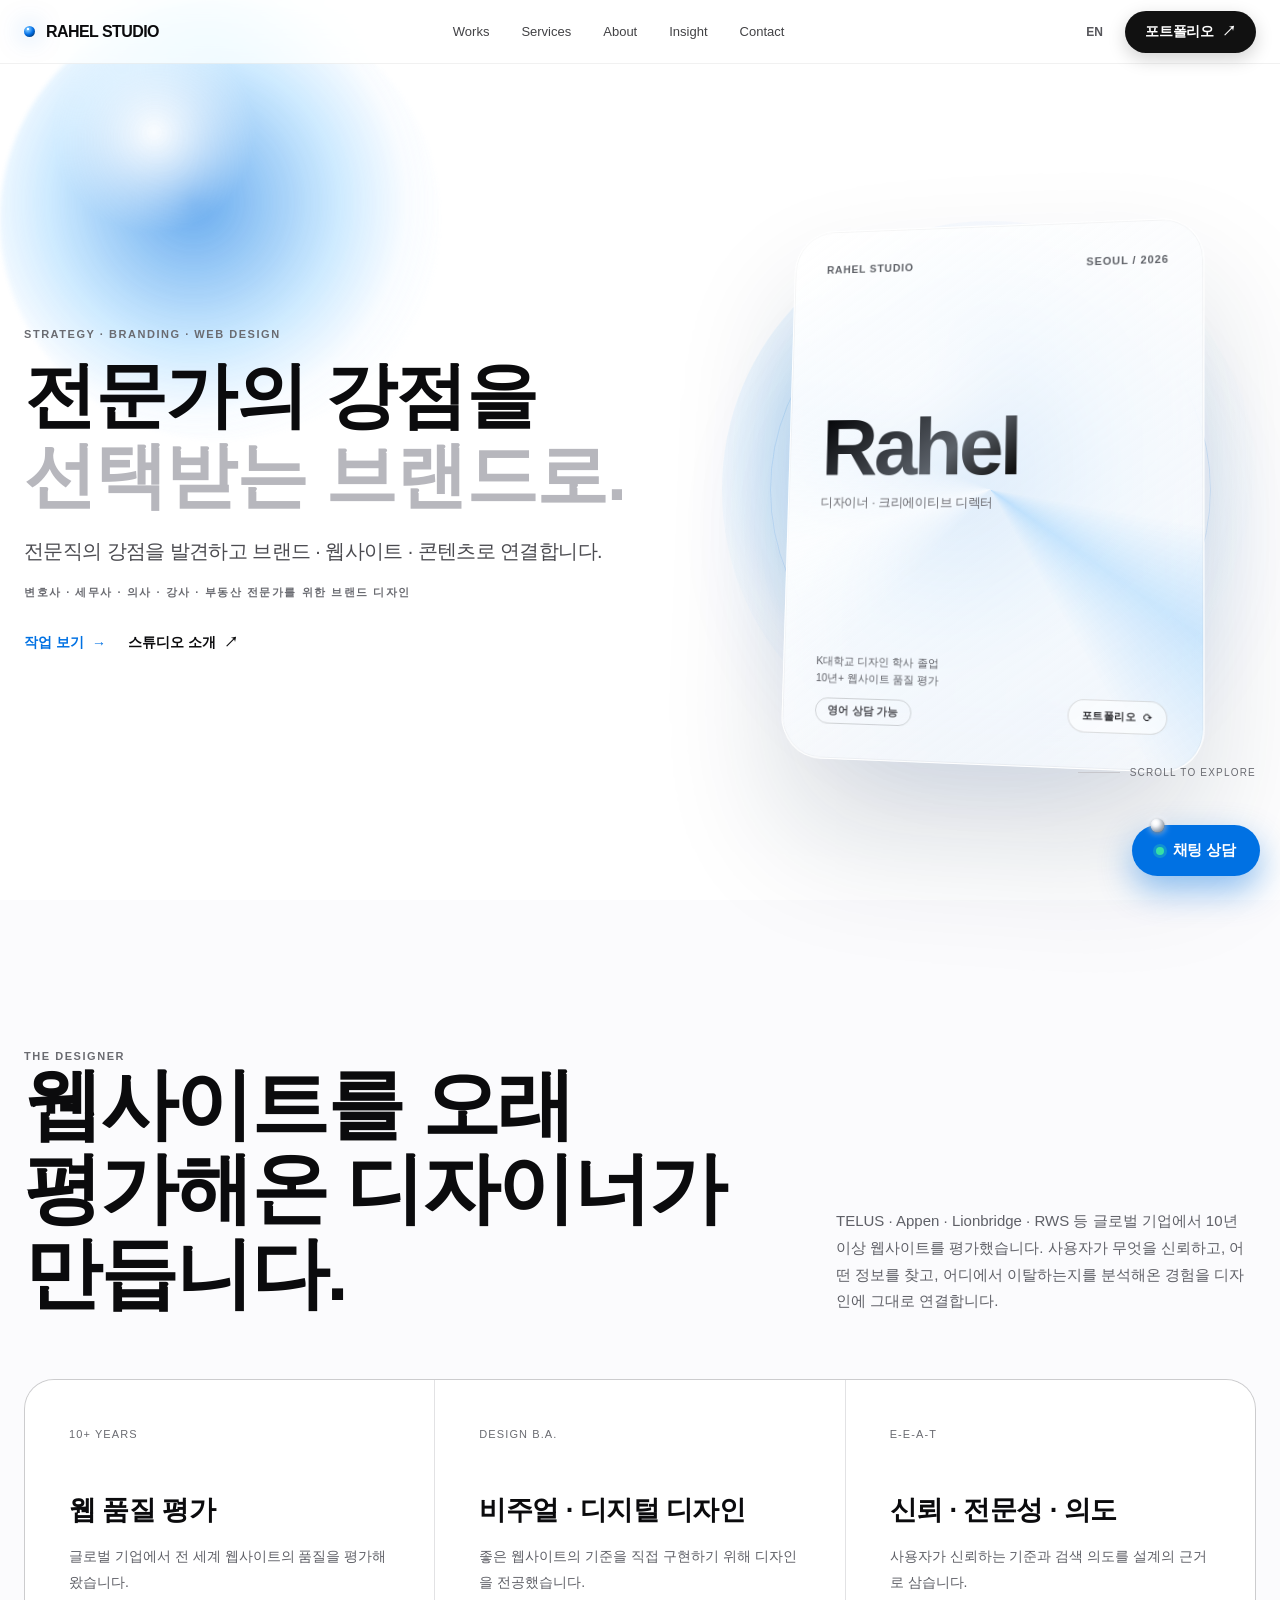
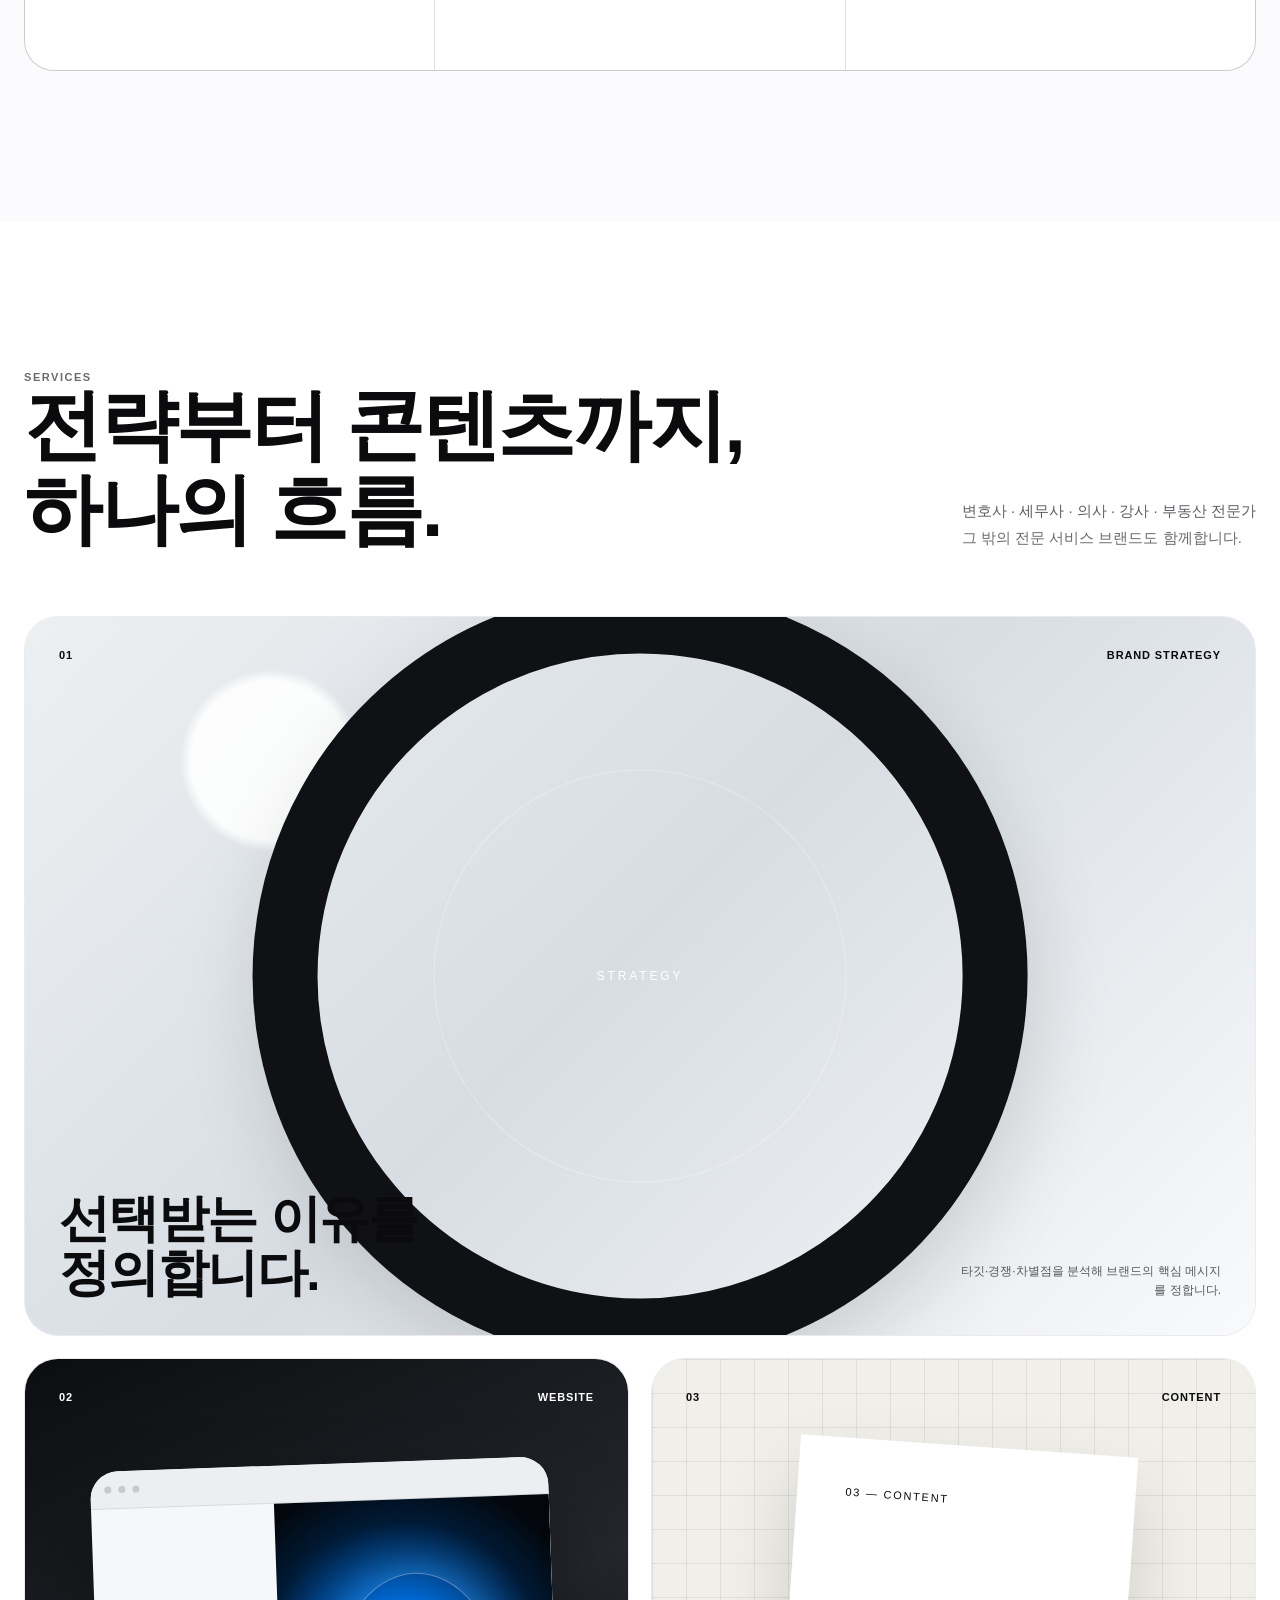
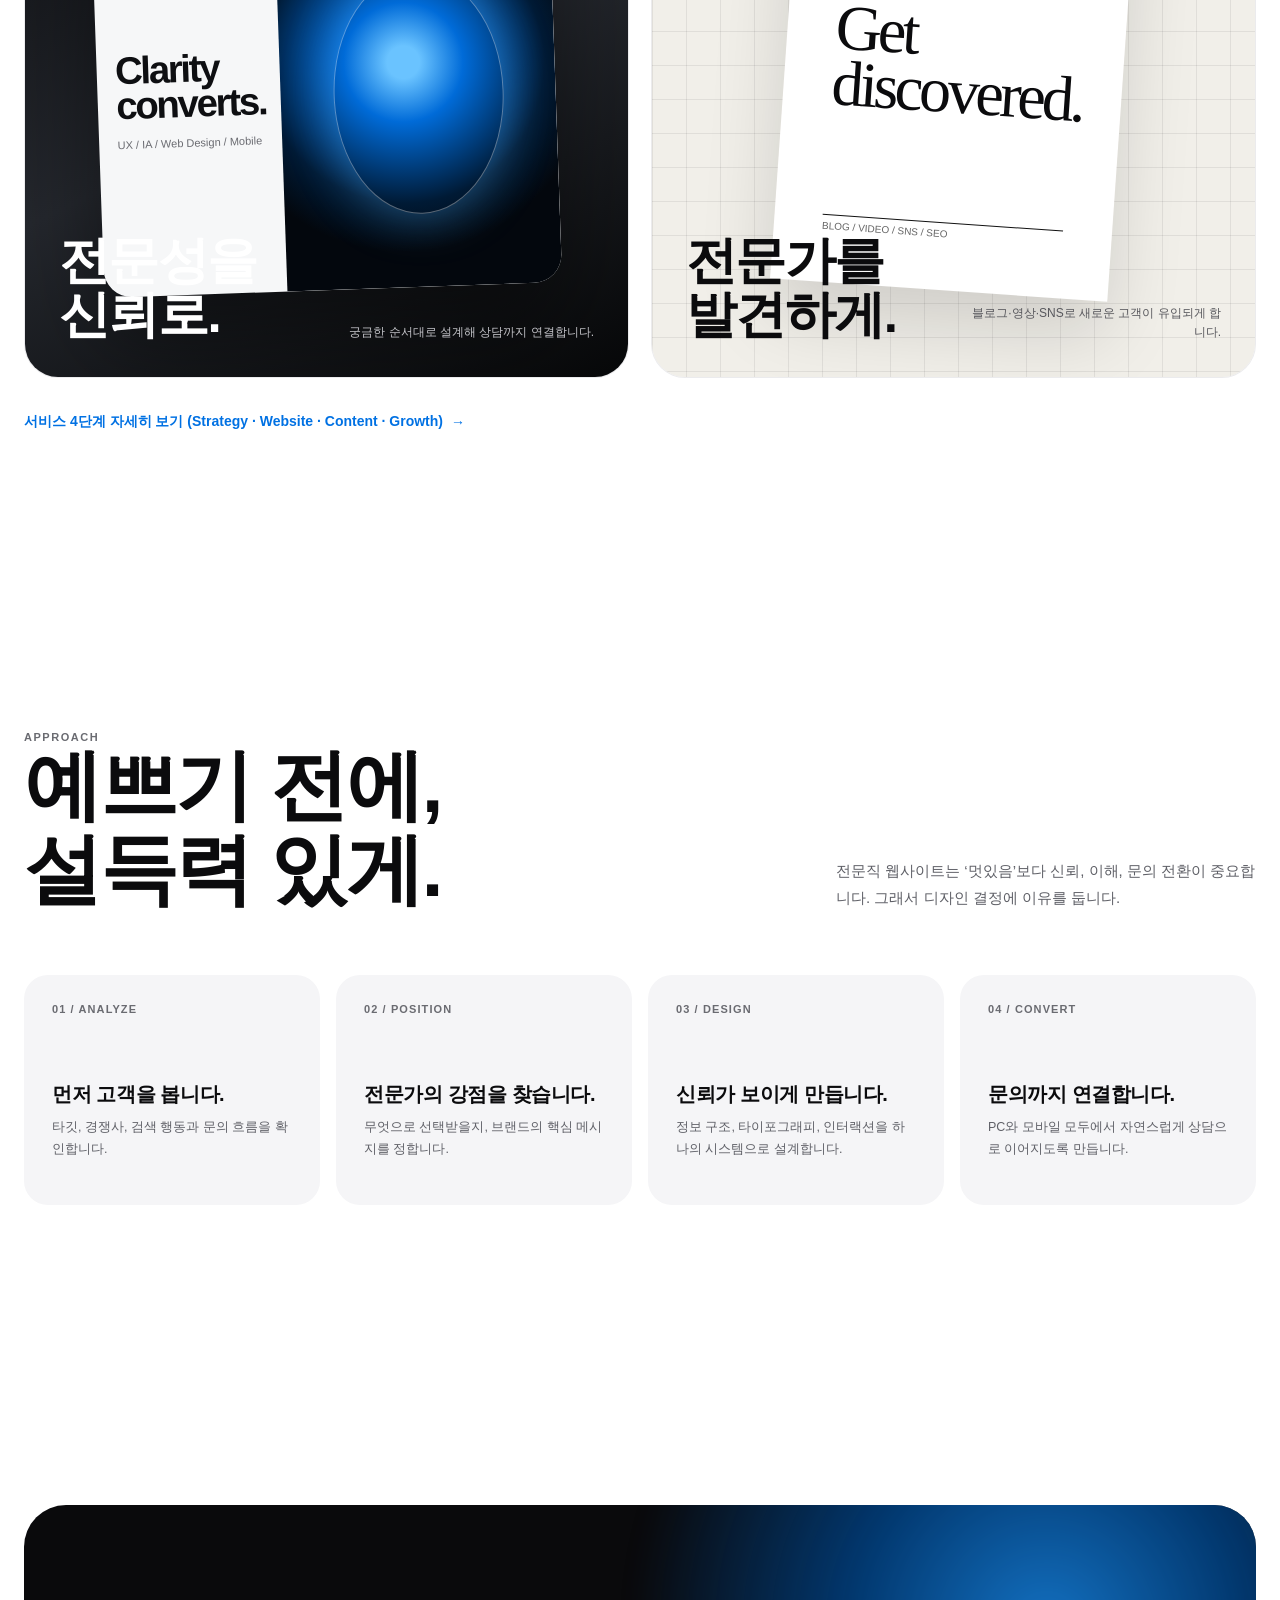
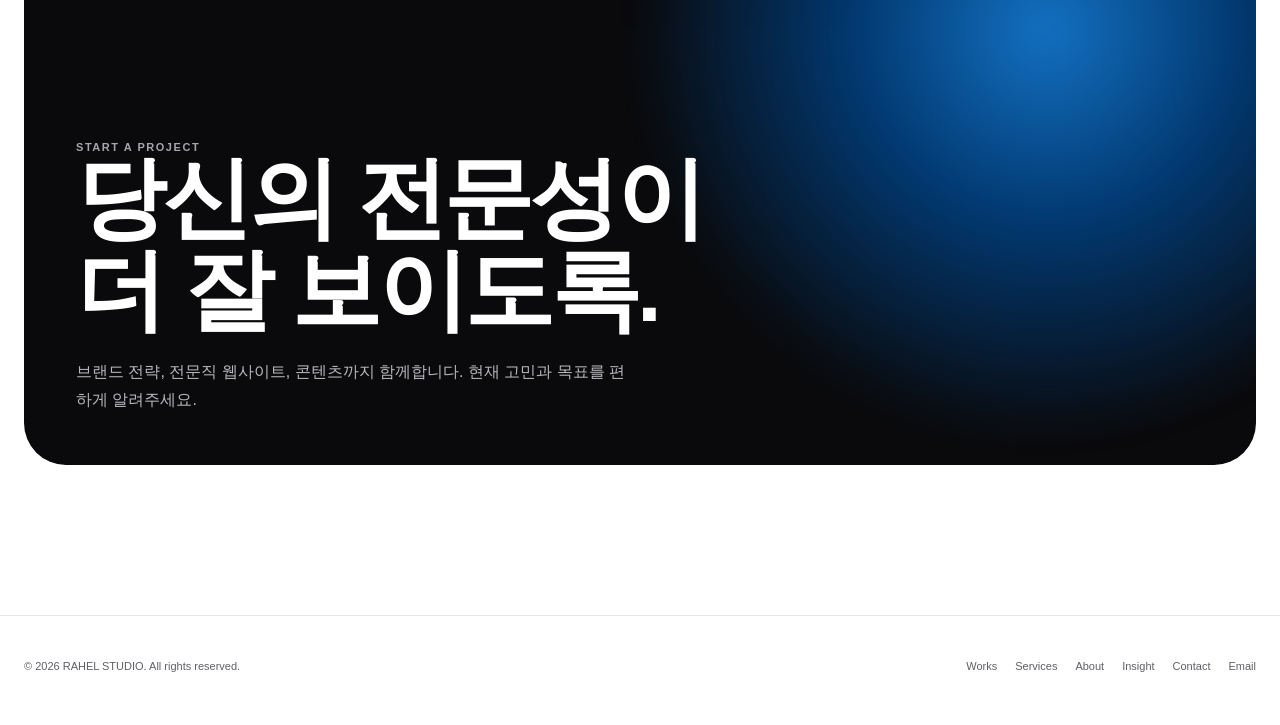
==== commit 75193e1a: "가독성: 제목·본문 자간(letter-spacing)·행간(line-height) 완화 라이브 사이트 글자 간격이 촘촘하다는 피드백 반영 — 컬러/레이아웃은 유지하고 디스플레이 제" ====
--- a/index.html
+++ b/index.html
@@ -79,7 +79,7 @@
   <section class="rs-container rs-hero">
     <div class="rs-hero-copy">
       <div class="rs-eyebrow" data-ko="Strategy · Branding · Web Design" data-en="Strategy · Branding · Web Design">Strategy · Branding · Web Design</div>
-      <h1 style="font-size:clamp(40px,5.6vw,86px);letter-spacing:-.035em;line-height:1.02" data-ko="전문가의 강점을<span class='soft'>선택받는 브랜드로.</span>" data-en="Turn expertise<span class='soft'>into a brand people choose.</span>"><span>전문가의 강점을</span><span class="soft">선택받는 브랜드로.</span></h1>
+      <h1 style="font-size:clamp(40px,5.6vw,86px);letter-spacing:-.02em;line-height:1.12" data-ko="전문가의 강점을<span class='soft'>선택받는 브랜드로.</span>" data-en="Turn expertise<span class='soft'>into a brand people choose.</span>"><span>전문가의 강점을</span><span class="soft">선택받는 브랜드로.</span></h1>
       <p class="rs-lead" data-ko="전문직의 강점을 발견하고 브랜드 · 웹사이트 · 콘텐츠로 연결합니다." data-en="We uncover a professional's strengths and connect them through brand, website, and content.">전문직의 강점을 발견하고 브랜드 · 웹사이트 · 콘텐츠로 연결합니다.</p>
       <p class="rs-eyebrow" style="margin-top:18px;color:var(--faint)" data-ko="변호사 · 세무사 · 의사 · 강사 · 부동산 전문가를 위한 브랜드 디자인" data-en="Brand design for lawyers, accountants, doctors, instructors & real-estate pros">변호사 · 세무사 · 의사 · 강사 · 부동산 전문가를 위한 브랜드 디자인</p>
       <div class="rs-hero-links">
--- a/assets/rahel.css
+++ b/assets/rahel.css
@@ -603,3 +603,35 @@
   .rs-chat-modal{padding:26px 20px;border-radius:22px}
   .rs-chat-opts{grid-template-columns:1fr}
 }
+
+/* ==========================================================================
+   SPACING PASS — 더 넉넉한 자간(letter-spacing)과 행간(line-height)
+   촘촘하던 한글 제목·본문에 숨통을 틔웁니다. (컬러/레이아웃은 그대로)
+   ========================================================================== */
+h1,h2,h3,h4{text-wrap:balance}
+/* Display headings: relax tight tracking, open line-height */
+.rs-section-head h2,.rs-display{letter-spacing:-.03em;line-height:1.08}
+.rs-page-hero h1{letter-spacing:-.045em;line-height:1.0}
+.rs-case-copy h2{letter-spacing:-.035em;line-height:1.1}
+.rs-project-title h3{letter-spacing:-.03em;line-height:1.06}
+.rs-banner h2{letter-spacing:-.04em;line-height:1.02}
+.rs-contact-copy h1{letter-spacing:-.045em;line-height:1.0}
+.rs-about-sticky h1{letter-spacing:-.03em}
+.rs-philosophy h3{letter-spacing:-.02em;line-height:1.22}
+.rs-step h3{letter-spacing:-.02em;line-height:1.3}
+.rs-post h3{letter-spacing:-.02em;line-height:1.45}
+.rs-back-lead{line-height:1.3}
+/* Body text: more line-height for readability */
+.rs-lead{line-height:1.62}
+.rs-page-hero p{line-height:1.62}
+.rs-section-head p{line-height:1.78}
+.rs-project-title p{line-height:1.62}
+.rs-case-copy p,.rs-case-kv .v{line-height:1.85}
+.rs-philosophy p{line-height:1.9}
+.rs-step p{line-height:1.72}
+.rs-about-copy p{line-height:2}
+.rs-about-copy .statement{letter-spacing:-.02em;line-height:1.32}
+.rs-fact{line-height:1.6}
+.rs-banner p{line-height:1.72}
+.rs-contact-copy p{line-height:1.8}
+.rs-chat-opt{line-height:1.4}
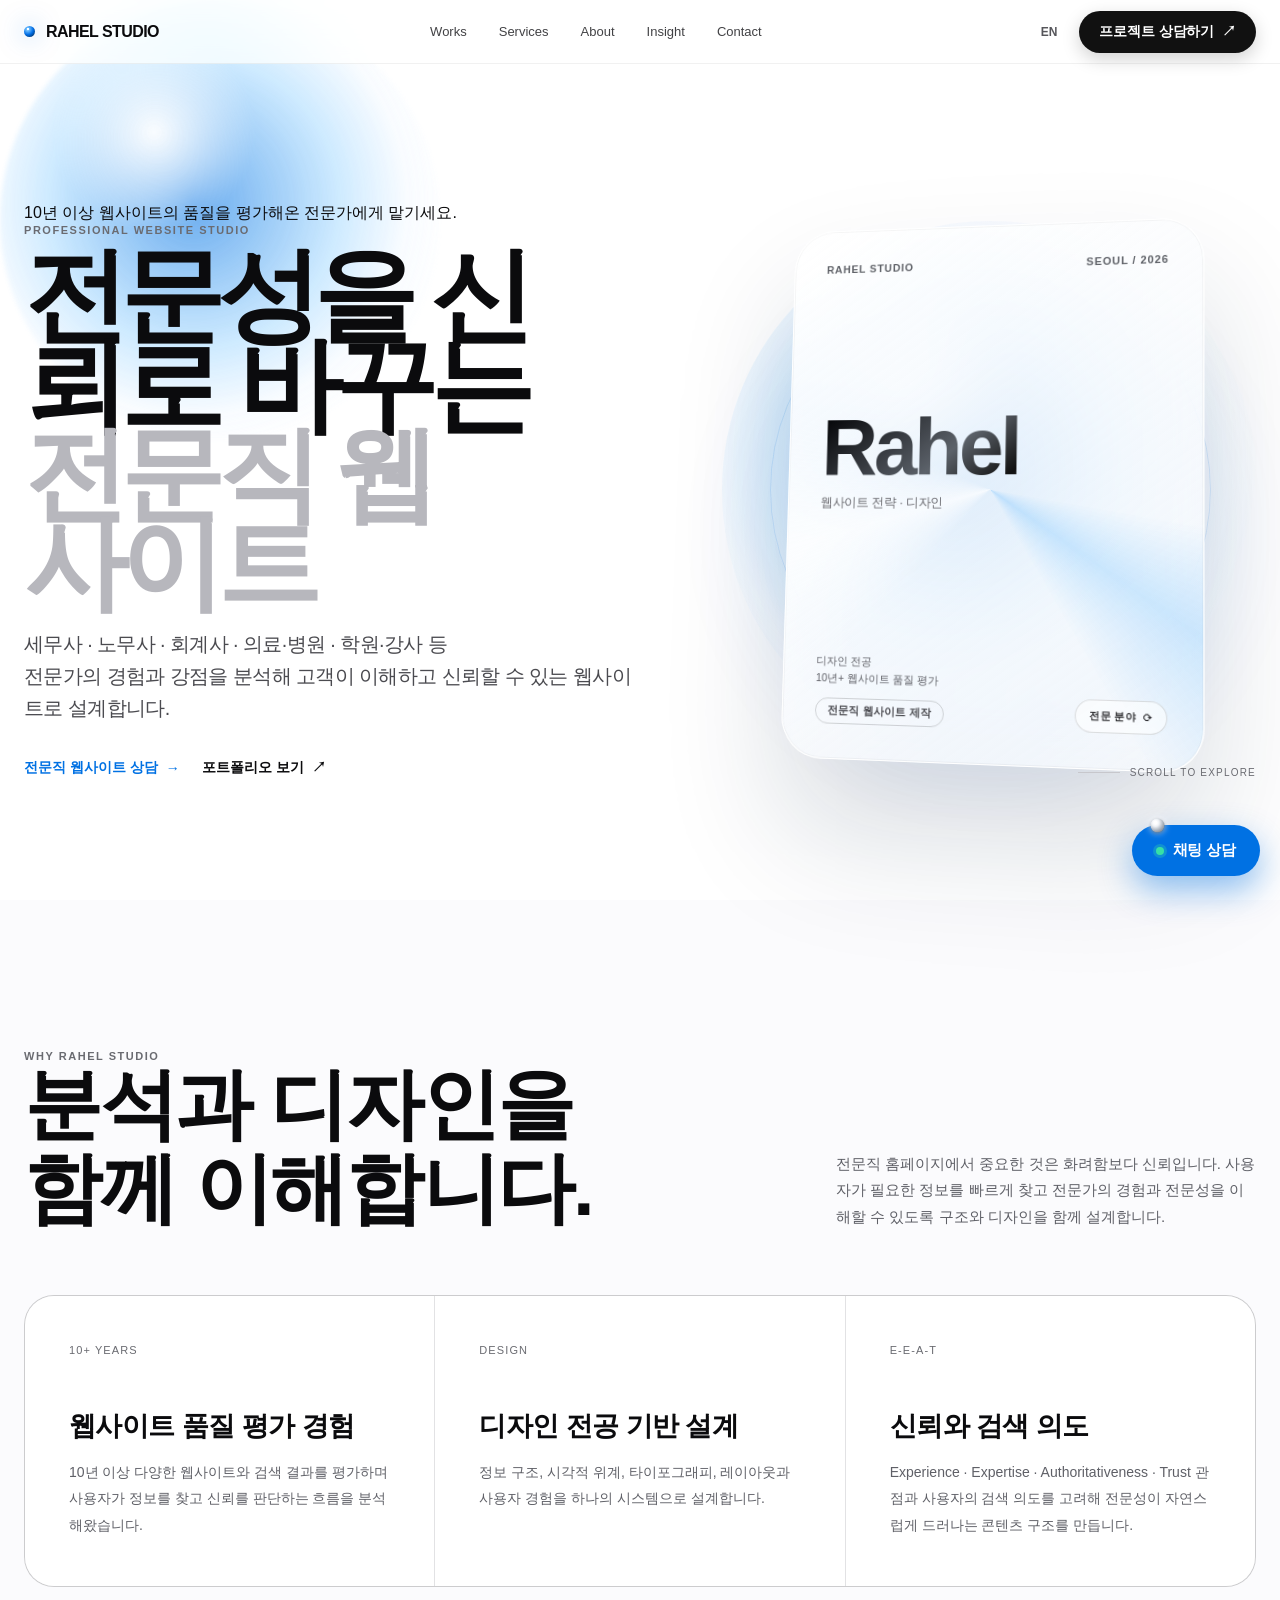
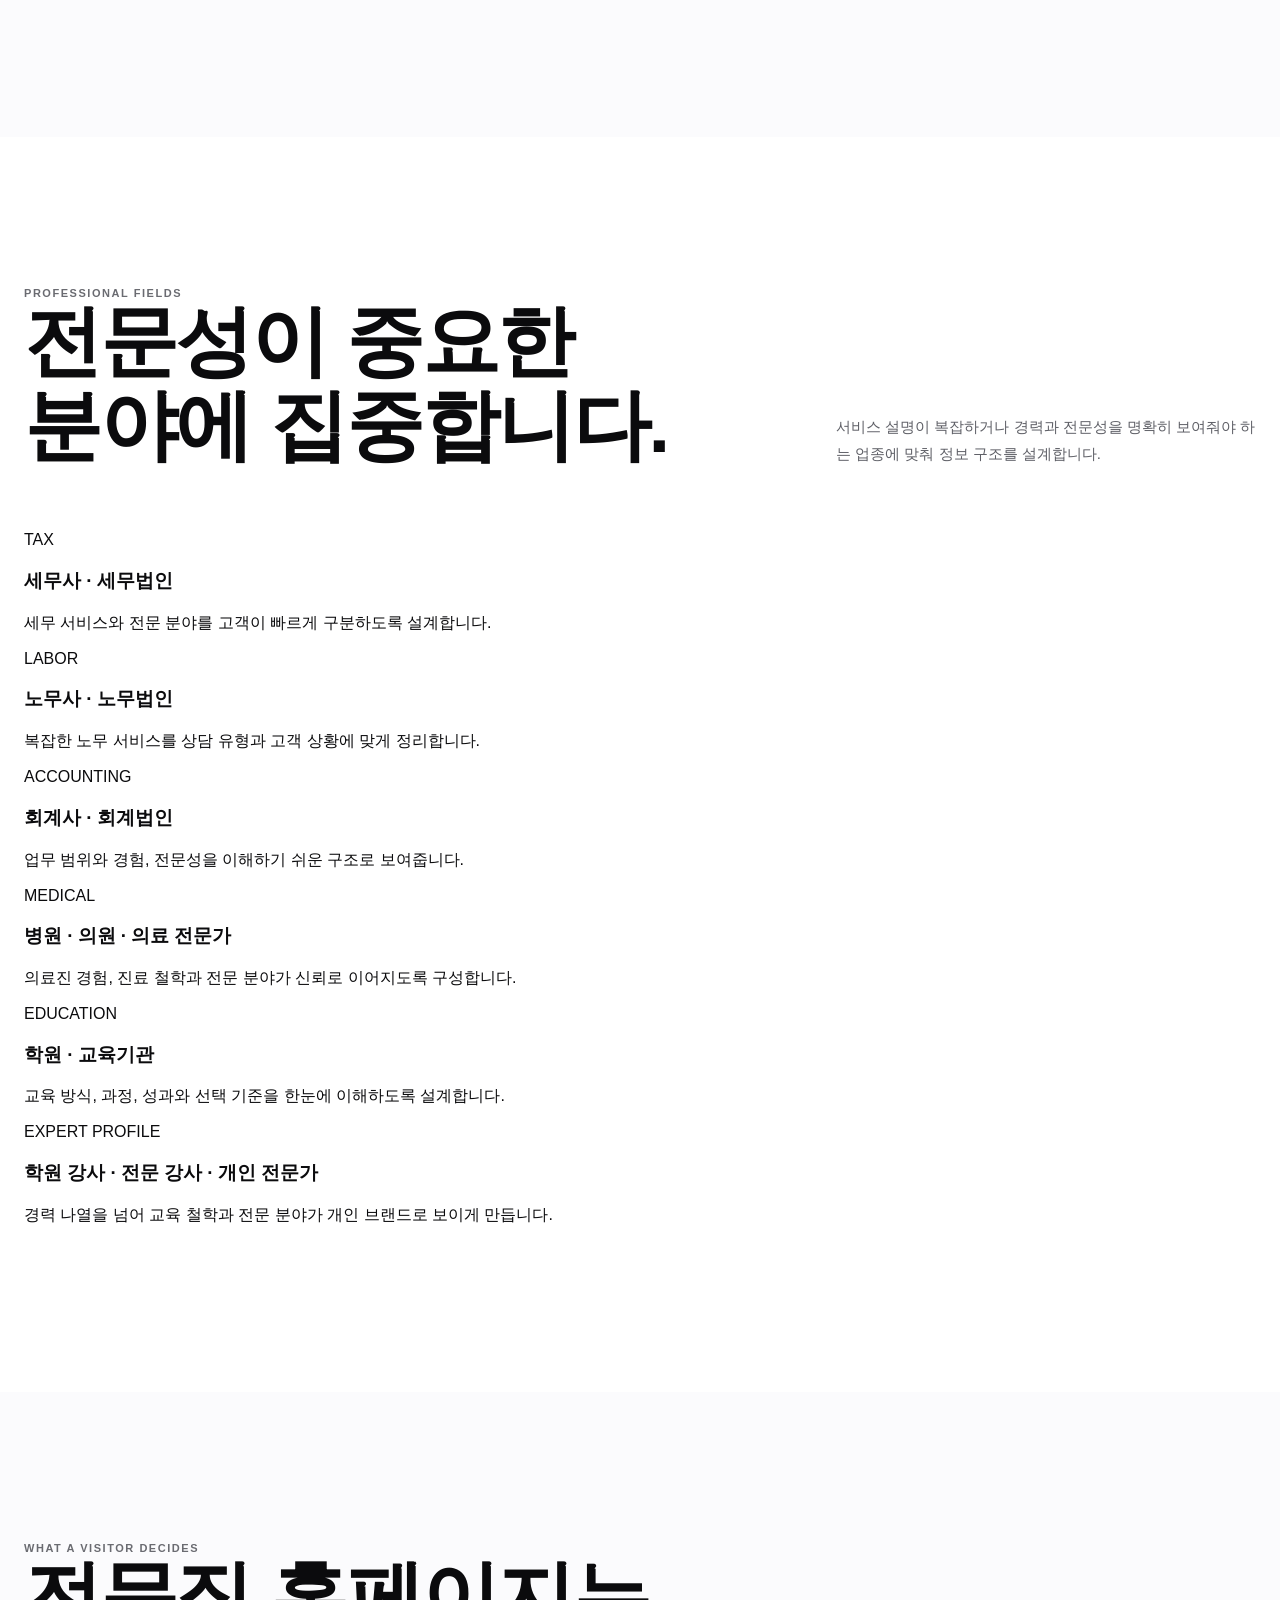
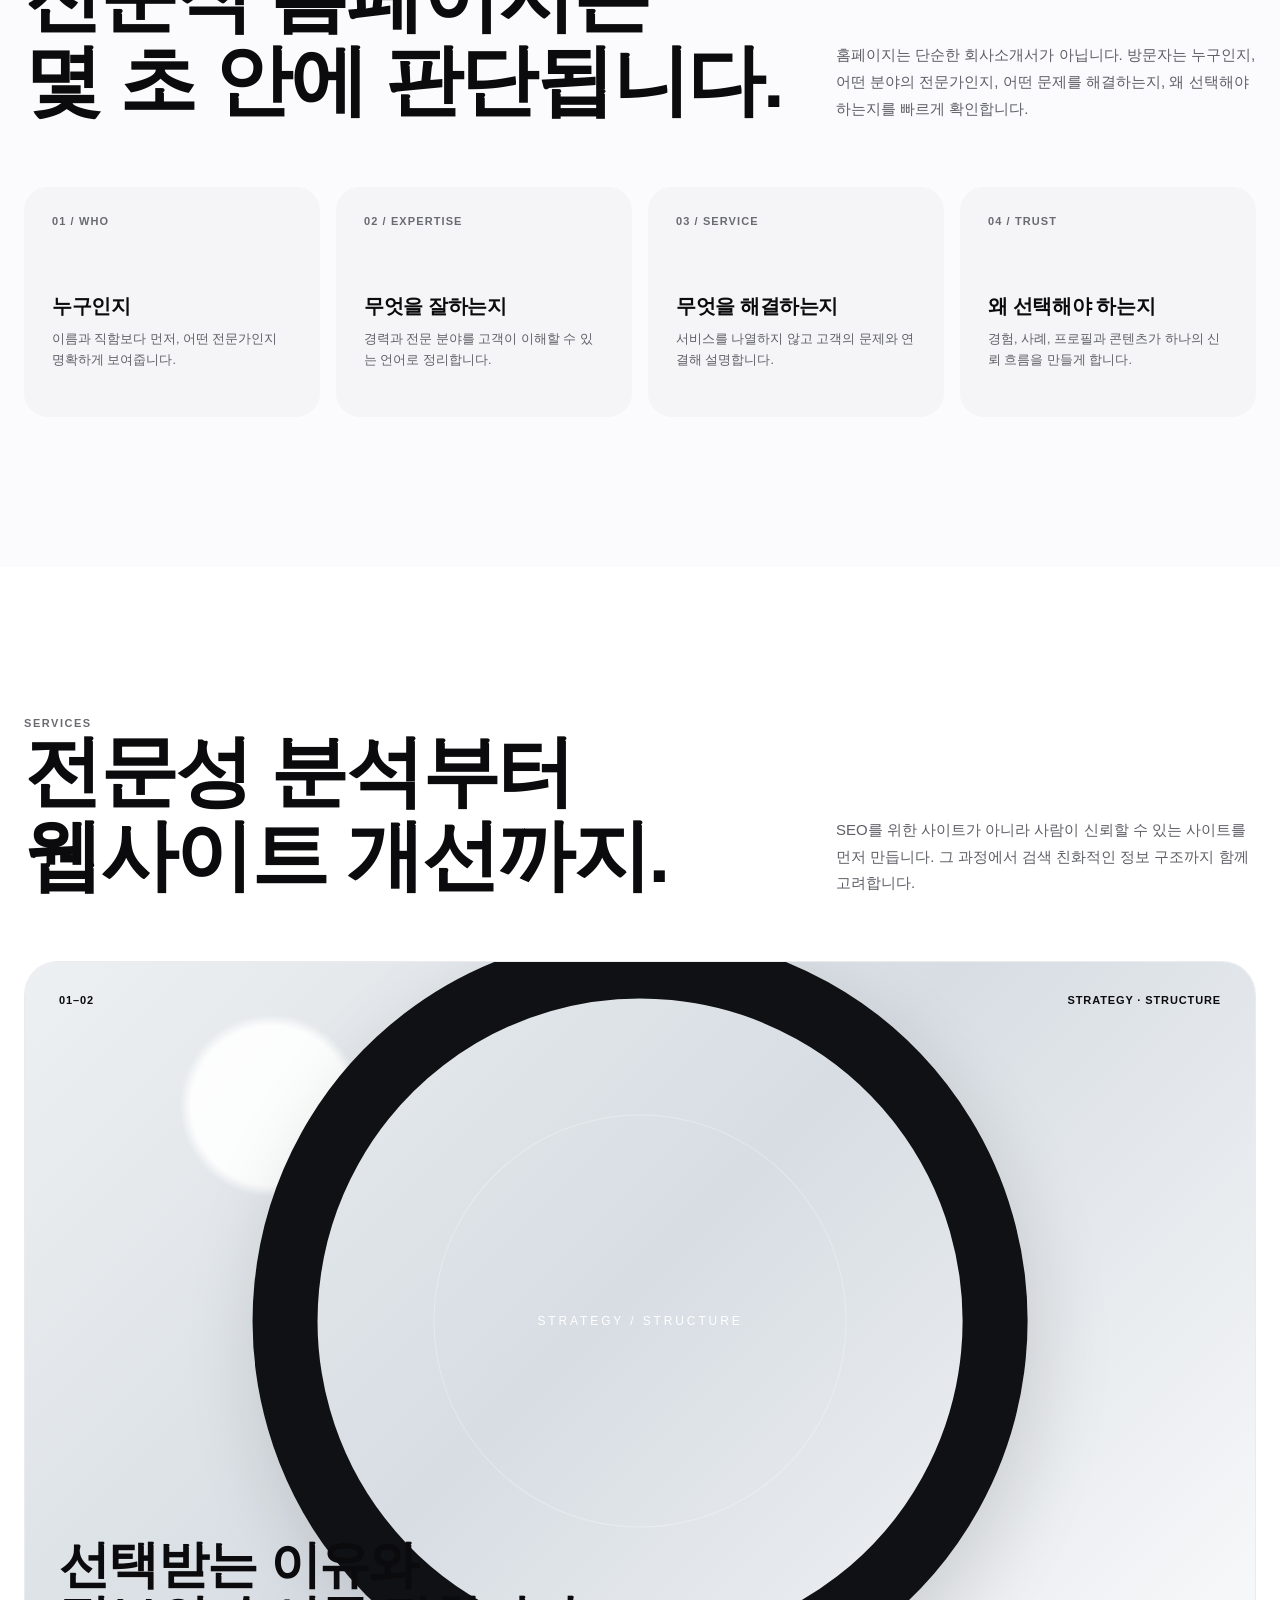
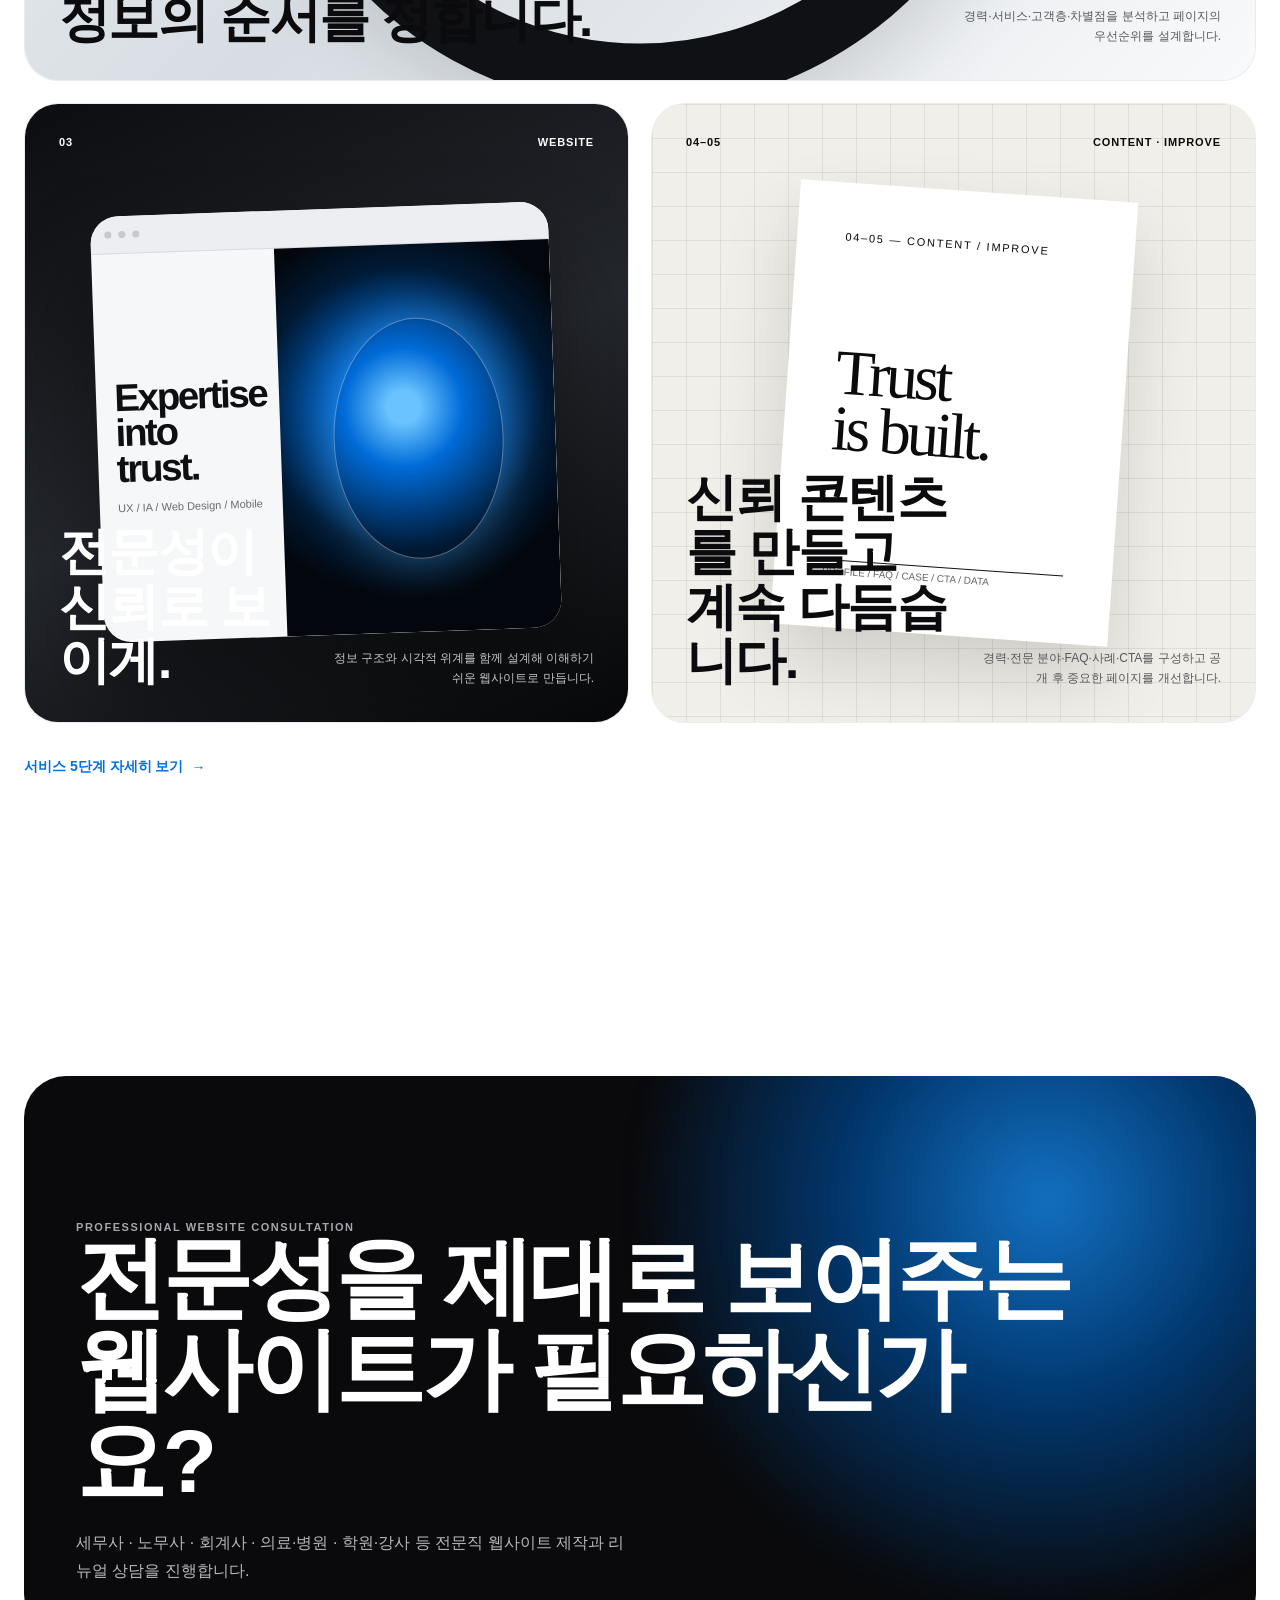
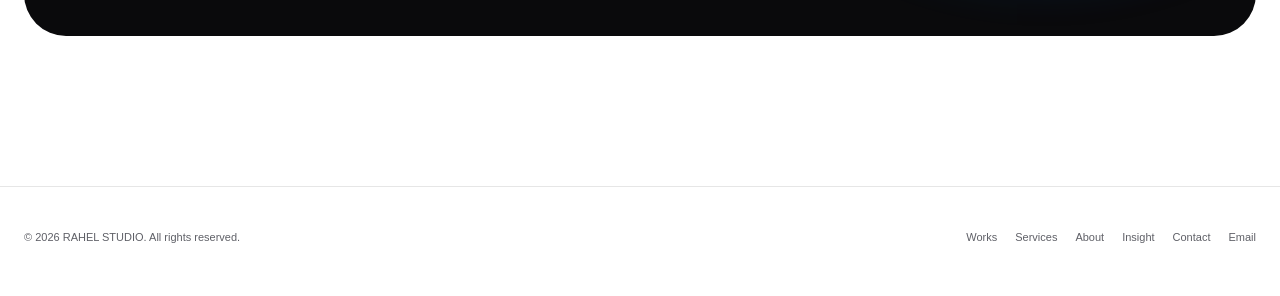
==== commit 2004343b: "Add files via upload" ====
--- a/index.html
+++ b/index.html
@@ -3,23 +3,25 @@
 <head>
 <meta charset="utf-8">
 <meta name="viewport" content="width=device-width,initial-scale=1,viewport-fit=cover">
-<title>RAHEL STUDIO — 전문가의 강점을 선택받는 브랜드로</title>
-<meta name="description" content="변호사·세무사·의사·강사·부동산 전문가를 위한 브랜드·웹사이트·콘텐츠. 10년간 웹사이트를 평가한 기준으로 전문가의 강점을 선택받는 브랜드로 만듭니다.">
+<title>전문직 웹사이트 제작 | 세무사·노무사·회계사·병원·학원 | RAHEL STUDIO</title>
+<meta name="description" content="세무사·노무사·회계사·병원·학원·강사 등 전문직 웹사이트 제작. 10년+ 웹사이트 품질 평가 경험과 디자인 전공을 바탕으로 전문성을 신뢰로 전달하는 정보 구조와 콘텐츠를 설계합니다.">
 <meta name="theme-color" content="#ffffff">
 <meta name="robots" content="index,follow">
+<link rel="canonical" href="https://eunakim1984-pixel.github.io/RAHEL/">
 <meta property="og:type" content="website">
+<meta property="og:url" content="https://eunakim1984-pixel.github.io/RAHEL/">
 <meta property="og:site_name" content="RAHEL STUDIO">
-<meta property="og:title" content="RAHEL STUDIO — 전문가의 강점을 선택받는 브랜드로">
-<meta property="og:description" content="전문직의 강점을 발견하고 브랜드·웹사이트·콘텐츠로 연결합니다. 10년간 웹사이트를 평가한 디자이너가 만듭니다.">
+<meta property="og:title" content="전문성을 신뢰로 바꾸는 전문직 웹사이트 | RAHEL STUDIO">
+<meta property="og:description" content="10년+ 웹사이트 품질 평가 경험과 디자인 전공을 바탕으로 세무사·노무사·회계사·병원·학원·강사의 전문성을 이해하기 쉬운 웹사이트로 설계합니다.">
 <meta property="og:image" content="assets/og-image.png">
 <meta property="og:image:width" content="1200">
 <meta property="og:image:height" content="630">
-<meta property="og:image:alt" content="RAHEL STUDIO — Strategy, Branding, Web Design">
+<meta property="og:image:alt" content="RAHEL STUDIO — 전문직 웹사이트 제작 스튜디오">
 <meta property="og:locale" content="ko_KR">
 <meta property="og:locale:alternate" content="en_US">
 <meta name="twitter:card" content="summary_large_image">
-<meta name="twitter:title" content="RAHEL STUDIO — 전문가의 강점을 선택받는 브랜드로">
-<meta name="twitter:description" content="전문직의 강점을 발견하고 브랜드·웹사이트·콘텐츠로 연결합니다.">
+<meta name="twitter:title" content="전문성을 신뢰로 바꾸는 전문직 웹사이트 | RAHEL STUDIO">
+<meta name="twitter:description" content="세무사·노무사·회계사·병원·학원·강사를 위한 전문직 웹사이트 제작 스튜디오.">
 <meta name="twitter:image" content="assets/og-image.png">
 <link rel="icon" href="assets/favicon.svg" type="image/svg+xml">
 <link rel="icon" href="assets/favicon-32.png" sizes="32x32" type="image/png">
@@ -34,9 +36,9 @@
     {
       "@type": "ProfessionalService",
       "name": "RAHEL STUDIO",
-      "description": "Brand strategy, website, and content for professionals, by a designer with 10+ years evaluating website quality.",
+      "description": "Professional website strategy and design for tax accountants, labor consultants, CPAs, medical practices, academies, instructors, and independent experts.",
       "areaServed": "KR",
-      "serviceType": ["Brand Strategy", "Website", "Content", "Growth"],
+      "serviceType": ["Professional Website Strategy", "Information Architecture", "Web Design", "Content Structure", "Website Improvement"],
       "knowsLanguage": ["ko", "en"],
       "email": "eunakim1984@gmail.com",
       "address": { "@type": "PostalAddress", "addressLocality": "Seoul", "addressCountry": "KR" }
@@ -49,7 +51,6 @@
 <body>
 <a class="rs-skip" href="#main">Skip to content</a>
 <div class="rs-shell">
-
 <header class="rs-nav">
   <a class="rs-brand" href="index.html"><span class="rs-brand-dot"></span>RAHEL STUDIO</a>
   <nav class="rs-nav-center" aria-label="Primary">
@@ -61,7 +62,7 @@
   </nav>
   <div class="rs-nav-actions">
     <button class="rs-lang" type="button" aria-label="Switch to English">EN</button>
-    <a class="rs-cta" href="works.html"><span data-ko="포트폴리오" data-en="Portfolio">포트폴리오</span> ↗</a>
+    <a class="rs-cta" href="contact.html"><span data-ko="프로젝트 상담하기" data-en="Discuss a project">프로젝트 상담하기</span> ↗</a>
     <button class="rs-burger" type="button" aria-label="Menu" aria-expanded="false" aria-controls="rs-mobile-menu"><span></span><span></span></button>
   </div>
 </header>
@@ -71,20 +72,19 @@
   <a href="about.html" data-ko="About" data-en="About">About</a>
   <a href="insight.html" data-ko="Insight" data-en="Insight">Insight</a>
   <a href="contact.html" data-ko="Contact" data-en="Contact">Contact</a>
-  <a class="rs-mobile-cta" href="works.html" data-ko="포트폴리오" data-en="Portfolio">포트폴리오</a>
+  <a class="rs-mobile-cta" href="contact.html" data-ko="전문직 웹사이트 상담" data-en="Website consultation">전문직 웹사이트 상담</a>
 </nav>
-
 
 <main class="rs-main" id="main">
   <section class="rs-container rs-hero">
     <div class="rs-hero-copy">
-      <div class="rs-eyebrow" data-ko="Strategy · Branding · Web Design" data-en="Strategy · Branding · Web Design">Strategy · Branding · Web Design</div>
-      <h1 style="font-size:clamp(40px,5.6vw,86px);letter-spacing:-.02em;line-height:1.12" data-ko="전문가의 강점을<span class='soft'>선택받는 브랜드로.</span>" data-en="Turn expertise<span class='soft'>into a brand people choose.</span>"><span>전문가의 강점을</span><span class="soft">선택받는 브랜드로.</span></h1>
-      <p class="rs-lead" data-ko="전문직의 강점을 발견하고 브랜드 · 웹사이트 · 콘텐츠로 연결합니다." data-en="We uncover a professional's strengths and connect them through brand, website, and content.">전문직의 강점을 발견하고 브랜드 · 웹사이트 · 콘텐츠로 연결합니다.</p>
-      <p class="rs-eyebrow" style="margin-top:18px;color:var(--faint)" data-ko="변호사 · 세무사 · 의사 · 강사 · 부동산 전문가를 위한 브랜드 디자인" data-en="Brand design for lawyers, accountants, doctors, instructors & real-estate pros">변호사 · 세무사 · 의사 · 강사 · 부동산 전문가를 위한 브랜드 디자인</p>
+      <div class="rs-trust-line" data-ko="10년 이상 웹사이트의 품질을 평가해온 전문가에게 맡기세요." data-en="Work with a professional who has evaluated website quality for over 10 years.">10년 이상 웹사이트의 품질을 평가해온 전문가에게 맡기세요.</div>
+      <div class="rs-eyebrow" data-ko="PROFESSIONAL WEBSITE STUDIO" data-en="PROFESSIONAL WEBSITE STUDIO">PROFESSIONAL WEBSITE STUDIO</div>
+      <h1 class="rs-home-title" data-ko="전문성을 신뢰로 바꾸는<span class='soft'>전문직 웹사이트</span>" data-en="Turn expertise into trust<span class='soft'>with a professional website.</span>"><span>전문성을 신뢰로 바꾸는</span><span class="soft">전문직 웹사이트</span></h1>
+      <p class="rs-lead" data-ko="세무사 · 노무사 · 회계사 · 의료·병원 · 학원·강사 등<br>전문가의 경험과 강점을 분석해 고객이 이해하고 신뢰할 수 있는 웹사이트로 설계합니다." data-en="For tax accountants, labor consultants, CPAs, medical practices, academies, instructors, and independent experts. We turn experience and strengths into a website clients can understand and trust.">세무사 · 노무사 · 회계사 · 의료·병원 · 학원·강사 등<br>전문가의 경험과 강점을 분석해 고객이 이해하고 신뢰할 수 있는 웹사이트로 설계합니다.</p>
       <div class="rs-hero-links">
-        <a class="rs-link blue" href="works.html"><span data-ko="작업 보기" data-en="View work">작업 보기</span><span class="arrow">→</span></a>
-        <a class="rs-link" href="about.html"><span data-ko="스튜디오 소개" data-en="About the studio">스튜디오 소개</span><span class="arrow">↗</span></a>
+        <a class="rs-link blue" href="contact.html"><span data-ko="전문직 웹사이트 상담" data-en="Website consultation">전문직 웹사이트 상담</span><span class="arrow">→</span></a>
+        <a class="rs-link" href="works.html"><span data-ko="포트폴리오 보기" data-en="View portfolio">포트폴리오 보기</span><span class="arrow">↗</span></a>
       </div>
     </div>
     <div class="rs-hero-art">
@@ -96,28 +96,28 @@
               <div class="rs-card-top"><span>RAHEL STUDIO</span><span>SEOUL / 2026</span></div>
               <div>
                 <div class="rs-signature">Rahel</div>
-                <div class="rs-role" data-ko="디자이너 · 크리에이티브 디렉터" data-en="Designer · Creative Director">디자이너 · 크리에이티브 디렉터</div>
+                <div class="rs-role" data-ko="웹사이트 전략 · 디자인" data-en="Website Strategy · Design">웹사이트 전략 · 디자인</div>
               </div>
               <div class="rs-card-bottom">
                 <div class="rs-cred-wrap">
-                  <span class="rs-cred" data-ko="K대학교 디자인 학사 졸업<br>10년+ 웹사이트 품질 평가" data-en="BA in Design, K University<br>10+ yrs web quality evaluation">K대학교 디자인 학사 졸업<br>10년+ 웹사이트 품질 평가</span>
-                  <span class="rs-chip-badge" data-ko="영어 상담 가능" data-en="English consultation OK">영어 상담 가능</span>
+                  <span class="rs-cred" data-ko="디자인 전공<br>10년+ 웹사이트 품질 평가" data-en="Design major<br>10+ yrs website quality evaluation">디자인 전공<br>10년+ 웹사이트 품질 평가</span>
+                  <span class="rs-chip-badge" data-ko="전문직 웹사이트 제작" data-en="Professional websites">전문직 웹사이트 제작</span>
                 </div>
-                <button class="rs-flip-btn" type="button" aria-label="포트폴리오 카드 뒤집기"><span data-ko="포트폴리오" data-en="Portfolio">포트폴리오</span> ⟳</button>
+                <button class="rs-flip-btn" type="button" aria-label="포트폴리오 카드 뒤집기"><span data-ko="전문 분야" data-en="Focus">전문 분야</span> ⟳</button>
               </div>
             </div>
           </div>
           <div class="rs-card-face rs-card-back">
             <div class="rs-card-content">
               <div class="rs-card-top">
-                <span>PROFILE</span>
+                <span>PROFESSIONAL FIELDS</span>
                 <button class="rs-flip-btn rs-flip-back" type="button" aria-label="앞면으로 돌아가기"><span data-ko="뒤로" data-en="Back">뒤로</span> ⟲</button>
               </div>
               <div class="rs-back-body">
-                <p class="rs-back-lead" data-ko="전문직 · 프로필 웹사이트 제작 전문" data-en="Websites for professionals &amp; personal brands">전문직 · 프로필 웹사이트 제작 전문</p>
-                <p class="rs-back-clients" data-ko="변호사 · 세무사 · 의사 · 강사 · 부동산 전문가 · 그 밖의 전문 서비스 브랜드" data-en="Lawyers · Tax accountants · Doctors · Instructors · Real-estate pros · and other expert brands">변호사 · 세무사 · 의사 · 강사 · 부동산 전문가 · 그 밖의 전문 서비스 브랜드</p>
-              </div>
-              <a class="rs-back-cta" href="works.html"><span data-ko="포트폴리오 보기" data-en="View portfolio">포트폴리오 보기</span> →</a>
+                <p class="rs-back-lead" data-ko="전문직 · 전문가 프로필 웹사이트" data-en="Professional &amp; expert-profile websites">전문직 · 전문가 프로필 웹사이트</p>
+                <p class="rs-back-clients" data-ko="세무사 · 노무사 · 회계사 · 의료·병원 · 학원 · 강사 · 개인 전문가" data-en="Tax · Labor · Accounting · Medical · Academy · Instructor · Independent expert">세무사 · 노무사 · 회계사 · 의료·병원 · 학원 · 강사 · 개인 전문가</p>
+              </div>
+              <a class="rs-back-cta" href="contact.html"><span data-ko="웹사이트 상담" data-en="Website consultation">웹사이트 상담</span> →</a>
             </div>
           </div>
         </div>
@@ -130,15 +130,47 @@
     <div class="rs-container">
       <div class="rs-section-head rs-reveal">
         <div>
-          <div class="rs-eyebrow">The Designer</div>
-          <h2 data-ko="웹사이트를 오래<br>평가해온 디자이너가<br>만듭니다." data-en="Built by a designer<br>who evaluated<br>websites for years.">웹사이트를 오래<br>평가해온 디자이너가<br>만듭니다.</h2>
+          <div class="rs-eyebrow">Why Rahel Studio</div>
+          <h2 data-ko="분석과 디자인을<br>함께 이해합니다." data-en="Analysis and design,<br>in one perspective.">분석과 디자인을<br>함께 이해합니다.</h2>
         </div>
-        <p data-ko="TELUS · Appen · Lionbridge · RWS 등 글로벌 기업에서 10년 이상 웹사이트를 평가했습니다. 사용자가 무엇을 신뢰하고, 어떤 정보를 찾고, 어디에서 이탈하는지를 분석해온 경험을 디자인에 그대로 연결합니다." data-en="I evaluated websites for 10+ years at global companies like TELUS, Appen, Lionbridge, and RWS—bringing what I learned about what users trust, seek, and abandon directly into design.">TELUS · Appen · Lionbridge · RWS 등 글로벌 기업에서 10년 이상 웹사이트를 평가했습니다. 사용자가 무엇을 신뢰하고, 어떤 정보를 찾고, 어디에서 이탈하는지를 분석해온 경험을 디자인에 그대로 연결합니다.</p>
+        <p data-ko="전문직 홈페이지에서 중요한 것은 화려함보다 신뢰입니다. 사용자가 필요한 정보를 빠르게 찾고 전문가의 경험과 전문성을 이해할 수 있도록 구조와 디자인을 함께 설계합니다." data-en="For professional websites, trust matters more than decoration. Structure and design work together so visitors can quickly find what they need and understand the expert behind the service.">전문직 홈페이지에서 중요한 것은 화려함보다 신뢰입니다. 사용자가 필요한 정보를 빠르게 찾고 전문가의 경험과 전문성을 이해할 수 있도록 구조와 디자인을 함께 설계합니다.</p>
       </div>
       <div class="rs-philosophy">
-        <article class="rs-reveal"><span class="rs-index">10+ YEARS</span><h3 data-ko="웹 품질 평가" data-en="Web Quality Evaluation">웹 품질 평가</h3><p data-ko="글로벌 기업에서 전 세계 웹사이트의 품질을 평가해 왔습니다." data-en="Evaluated the quality of websites worldwide for global companies.">글로벌 기업에서 전 세계 웹사이트의 품질을 평가해 왔습니다.</p></article>
-        <article class="rs-reveal"><span class="rs-index">DESIGN B.A.</span><h3 data-ko="비주얼 · 디지털 디자인" data-en="Visual &amp; Digital Design">비주얼 · 디지털 디자인</h3><p data-ko="좋은 웹사이트의 기준을 직접 구현하기 위해 디자인을 전공했습니다." data-en="Studied design to build to the standard of a good website.">좋은 웹사이트의 기준을 직접 구현하기 위해 디자인을 전공했습니다.</p></article>
-        <article class="rs-reveal"><span class="rs-index">E-E-A-T</span><h3 data-ko="신뢰 · 전문성 · 의도" data-en="Trust · Expertise · Intent">신뢰 · 전문성 · 의도</h3><p data-ko="사용자가 신뢰하는 기준과 검색 의도를 설계의 근거로 삼습니다." data-en="Design grounded in what users trust and the intent behind their search.">사용자가 신뢰하는 기준과 검색 의도를 설계의 근거로 삼습니다.</p></article>
+        <article class="rs-reveal"><span class="rs-index">10+ YEARS</span><h3 data-ko="웹사이트 품질 평가 경험" data-en="Website Quality Evaluation">웹사이트 품질 평가 경험</h3><p data-ko="10년 이상 다양한 웹사이트와 검색 결과를 평가하며 사용자가 정보를 찾고 신뢰를 판단하는 흐름을 분석해왔습니다." data-en="Over 10 years evaluating websites and search results, with a focus on how people find information and judge trust.">10년 이상 다양한 웹사이트와 검색 결과를 평가하며 사용자가 정보를 찾고 신뢰를 판단하는 흐름을 분석해왔습니다.</p></article>
+        <article class="rs-reveal"><span class="rs-index">DESIGN</span><h3 data-ko="디자인 전공 기반 설계" data-en="Design-led Structure">디자인 전공 기반 설계</h3><p data-ko="정보 구조, 시각적 위계, 타이포그래피, 레이아웃과 사용자 경험을 하나의 시스템으로 설계합니다." data-en="Information architecture, visual hierarchy, typography, layout, and user experience are designed as one system.">정보 구조, 시각적 위계, 타이포그래피, 레이아웃과 사용자 경험을 하나의 시스템으로 설계합니다.</p></article>
+        <article class="rs-reveal"><span class="rs-index">E-E-A-T</span><h3 data-ko="신뢰와 검색 의도" data-en="Trust &amp; Search Intent">신뢰와 검색 의도</h3><p data-ko="Experience · Expertise · Authoritativeness · Trust 관점과 사용자의 검색 의도를 고려해 전문성이 자연스럽게 드러나는 콘텐츠 구조를 만듭니다." data-en="Content is structured around Experience, Expertise, Authoritativeness, Trust, and the intent behind the visitor's search.">Experience · Expertise · Authoritativeness · Trust 관점과 사용자의 검색 의도를 고려해 전문성이 자연스럽게 드러나는 콘텐츠 구조를 만듭니다.</p></article>
+      </div>
+    </div>
+  </section>
+
+  <section class="rs-section">
+    <div class="rs-container">
+      <div class="rs-section-head rs-reveal">
+        <div><div class="rs-eyebrow">Professional Fields</div><h2 data-ko="전문성이 중요한<br>분야에 집중합니다." data-en="Built for fields<br>where trust matters.">전문성이 중요한<br>분야에 집중합니다.</h2></div>
+        <p data-ko="서비스 설명이 복잡하거나 경력과 전문성을 명확히 보여줘야 하는 업종에 맞춰 정보 구조를 설계합니다." data-en="Designed for fields where services are complex and expertise must be communicated clearly.">서비스 설명이 복잡하거나 경력과 전문성을 명확히 보여줘야 하는 업종에 맞춰 정보 구조를 설계합니다.</p>
+      </div>
+      <div class="rs-fields-grid">
+        <article class="rs-field-card-pro rs-reveal"><span>TAX</span><h3>세무사 · 세무법인</h3><p>세무 서비스와 전문 분야를 고객이 빠르게 구분하도록 설계합니다.</p></article>
+        <article class="rs-field-card-pro rs-reveal"><span>LABOR</span><h3>노무사 · 노무법인</h3><p>복잡한 노무 서비스를 상담 유형과 고객 상황에 맞게 정리합니다.</p></article>
+        <article class="rs-field-card-pro rs-reveal"><span>ACCOUNTING</span><h3>회계사 · 회계법인</h3><p>업무 범위와 경험, 전문성을 이해하기 쉬운 구조로 보여줍니다.</p></article>
+        <article class="rs-field-card-pro rs-reveal"><span>MEDICAL</span><h3>병원 · 의원 · 의료 전문가</h3><p>의료진 경험, 진료 철학과 전문 분야가 신뢰로 이어지도록 구성합니다.</p></article>
+        <article class="rs-field-card-pro rs-reveal"><span>EDUCATION</span><h3>학원 · 교육기관</h3><p>교육 방식, 과정, 성과와 선택 기준을 한눈에 이해하도록 설계합니다.</p></article>
+        <article class="rs-field-card-pro rs-reveal"><span>EXPERT PROFILE</span><h3>학원 강사 · 전문 강사 · 개인 전문가</h3><p>경력 나열을 넘어 교육 철학과 전문 분야가 개인 브랜드로 보이게 만듭니다.</p></article>
+      </div>
+    </div>
+  </section>
+
+  <section class="rs-section soft">
+    <div class="rs-container">
+      <div class="rs-section-head rs-reveal">
+        <div><div class="rs-eyebrow">What a visitor decides</div><h2 data-ko="전문직 홈페이지는<br>몇 초 안에 판단됩니다." data-en="A professional website<br>is judged in seconds.">전문직 홈페이지는<br>몇 초 안에 판단됩니다.</h2></div>
+        <p data-ko="홈페이지는 단순한 회사소개서가 아닙니다. 방문자는 누구인지, 어떤 분야의 전문가인지, 어떤 문제를 해결하는지, 왜 선택해야 하는지를 빠르게 확인합니다." data-en="A website is more than a company profile. Visitors quickly decide who you are, what you specialize in, what problem you solve, and why they should choose you.">홈페이지는 단순한 회사소개서가 아닙니다. 방문자는 누구인지, 어떤 분야의 전문가인지, 어떤 문제를 해결하는지, 왜 선택해야 하는지를 빠르게 확인합니다.</p>
+      </div>
+      <div class="rs-process">
+        <div class="rs-step rs-reveal"><b>01 / WHO</b><h3 data-ko="누구인지" data-en="Who you are">누구인지</h3><p data-ko="이름과 직함보다 먼저, 어떤 전문가인지 명확하게 보여줍니다." data-en="Make the professional identity clear beyond a name and title.">이름과 직함보다 먼저, 어떤 전문가인지 명확하게 보여줍니다.</p></div>
+        <div class="rs-step rs-reveal"><b>02 / EXPERTISE</b><h3 data-ko="무엇을 잘하는지" data-en="What you specialize in">무엇을 잘하는지</h3><p data-ko="경력과 전문 분야를 고객이 이해할 수 있는 언어로 정리합니다." data-en="Translate experience and specialties into language clients understand.">경력과 전문 분야를 고객이 이해할 수 있는 언어로 정리합니다.</p></div>
+        <div class="rs-step rs-reveal"><b>03 / SERVICE</b><h3 data-ko="무엇을 해결하는지" data-en="What you solve">무엇을 해결하는지</h3><p data-ko="서비스를 나열하지 않고 고객의 문제와 연결해 설명합니다." data-en="Connect services to the problems clients actually have.">서비스를 나열하지 않고 고객의 문제와 연결해 설명합니다.</p></div>
+        <div class="rs-step rs-reveal"><b>04 / TRUST</b><h3 data-ko="왜 선택해야 하는지" data-en="Why choose you">왜 선택해야 하는지</h3><p data-ko="경험, 사례, 프로필과 콘텐츠가 하나의 신뢰 흐름을 만들게 합니다." data-en="Experience, cases, profile, and content work together as a trust system.">경험, 사례, 프로필과 콘텐츠가 하나의 신뢰 흐름을 만들게 합니다.</p></div>
       </div>
     </div>
   </section>
@@ -146,63 +178,27 @@
   <section class="rs-section" id="services-preview">
     <div class="rs-container">
       <div class="rs-section-head rs-reveal">
-        <div>
-          <div class="rs-eyebrow">Services</div>
-          <h2 data-ko="전략부터 콘텐츠까지,<br>하나의 흐름." data-en="Strategy to content,<br>one flow.">전략부터 콘텐츠까지,<br>하나의 흐름.</h2>
-        </div>
-        <p data-ko="변호사 · 세무사 · 의사 · 강사 · 부동산 전문가<br><span style='color:var(--faint)'>그 밖의 전문 서비스 브랜드도 함께합니다.</span>" data-en="Lawyers · Tax accountants · Doctors · Instructors · Real-estate pros<br><span style='color:var(--faint)'>and other expert service brands, too.</span>">변호사 · 세무사 · 의사 · 강사 · 부동산 전문가<br><span style="color:var(--faint)">그 밖의 전문 서비스 브랜드도 함께합니다.</span></p>
+        <div><div class="rs-eyebrow">Services</div><h2 data-ko="전문성 분석부터<br>웹사이트 개선까지." data-en="From expertise analysis<br>to website improvement.">전문성 분석부터<br>웹사이트 개선까지.</h2></div>
+        <p data-ko="SEO를 위한 사이트가 아니라 사람이 신뢰할 수 있는 사이트를 먼저 만듭니다. 그 과정에서 검색 친화적인 정보 구조까지 함께 고려합니다." data-en="We build for human trust first, not for SEO tricks. Search-friendly structure is considered as part of a clear, useful website.">SEO를 위한 사이트가 아니라 사람이 신뢰할 수 있는 사이트를 먼저 만듭니다. 그 과정에서 검색 친화적인 정보 구조까지 함께 고려합니다.</p>
       </div>
       <div class="rs-project-grid">
         <a class="rs-project wide rs-reveal" href="services.html">
-          <div class="rs-visual v1"><div class="rs-v1-ring"></div><div class="rs-v1-label">STRATEGY</div></div>
-          <div class="rs-project-meta"><span>01</span><span>Brand Strategy</span></div>
-          <div class="rs-project-title">
-            <h3 data-ko="선택받는 이유를<br>정의합니다." data-en="Define why<br>you're chosen.">선택받는 이유를<br>정의합니다.</h3>
-            <p data-ko="타깃·경쟁·차별점을 분석해 브랜드의 핵심 메시지를 정합니다." data-en="Analyze audience, competitors, and differentiators to set the core message.">타깃·경쟁·차별점을 분석해 브랜드의 핵심 메시지를 정합니다.</p>
-          </div>
+          <div class="rs-visual v1"><div class="rs-v1-ring"></div><div class="rs-v1-label">STRATEGY / STRUCTURE</div></div>
+          <div class="rs-project-meta"><span>01–02</span><span>Strategy · Structure</span></div>
+          <div class="rs-project-title"><h3 data-ko="선택받는 이유와<br>정보의 순서를 정합니다." data-en="Define why you're chosen<br>and what comes first.">선택받는 이유와<br>정보의 순서를 정합니다.</h3><p data-ko="경력·서비스·고객층·차별점을 분석하고 페이지의 우선순위를 설계합니다." data-en="Analyze experience, services, audience, and differentiators, then set the page hierarchy.">경력·서비스·고객층·차별점을 분석하고 페이지의 우선순위를 설계합니다.</p></div>
         </a>
-
         <a class="rs-project rs-reveal" href="services.html">
-          <div class="rs-visual v2">
-            <div class="rs-v2-window">
-              <div class="rs-v2-bar"><i class="rs-v2-dot"></i><i class="rs-v2-dot"></i><i class="rs-v2-dot"></i></div>
-              <div class="rs-v2-screen">
-                <div class="rs-v2-copy"><b>Clarity<br>converts.</b><small>UX / IA / Web Design / Mobile</small></div>
-                <div class="rs-v2-art"></div>
-              </div>
-            </div>
-          </div>
-          <div class="rs-project-meta" style="color:white"><span>02</span><span>Website</span></div>
-          <div class="rs-project-title" style="color:white"><h3 data-ko="전문성을<br>신뢰로." data-en="Expertise<br>into trust.">전문성을<br>신뢰로.</h3><p style="color:#c5c5ca" data-ko="궁금한 순서대로 설계해 상담까지 연결합니다." data-en="Structured in the order clients ask—leading to a consultation.">궁금한 순서대로 설계해 상담까지 연결합니다.</p></div>
+          <div class="rs-visual v2"><div class="rs-v2-window"><div class="rs-v2-bar"><i class="rs-v2-dot"></i><i class="rs-v2-dot"></i><i class="rs-v2-dot"></i></div><div class="rs-v2-screen"><div class="rs-v2-copy"><b>Expertise<br>into trust.</b><small>UX / IA / Web Design / Mobile</small></div><div class="rs-v2-art"></div></div></div></div>
+          <div class="rs-project-meta" style="color:white"><span>03</span><span>Website</span></div>
+          <div class="rs-project-title" style="color:white"><h3 data-ko="전문성이<br>신뢰로 보이게." data-en="Make expertise<br>look trustworthy.">전문성이<br>신뢰로 보이게.</h3><p style="color:#c5c5ca" data-ko="정보 구조와 시각적 위계를 함께 설계해 이해하기 쉬운 웹사이트로 만듭니다." data-en="Information architecture and visual hierarchy work together for clarity.">정보 구조와 시각적 위계를 함께 설계해 이해하기 쉬운 웹사이트로 만듭니다.</p></div>
         </a>
-
         <a class="rs-project rs-reveal" href="services.html">
-          <div class="rs-visual v3">
-            <div class="rs-grid-lines"></div>
-            <div class="rs-editorial"><span class="num">03 — CONTENT</span><p>Get<br>discovered.</p><div><div class="rule"></div><small>BLOG / VIDEO / SNS / SEO</small></div></div>
-          </div>
-          <div class="rs-project-meta"><span>03</span><span>Content</span></div>
-          <div class="rs-project-title"><h3 data-ko="전문가를<br>발견하게." data-en="Get the expert<br>discovered.">전문가를<br>발견하게.</h3><p data-ko="블로그·영상·SNS로 새로운 고객이 유입되게 합니다." data-en="Blog, video, and social that bring in new clients.">블로그·영상·SNS로 새로운 고객이 유입되게 합니다.</p></div>
+          <div class="rs-visual v3"><div class="rs-grid-lines"></div><div class="rs-editorial"><span class="num">04–05 — CONTENT / IMPROVE</span><p>Trust<br>is built.</p><div><div class="rule"></div><small>PROFILE / FAQ / CASE / CTA / DATA</small></div></div></div>
+          <div class="rs-project-meta"><span>04–05</span><span>Content · Improve</span></div>
+          <div class="rs-project-title"><h3 data-ko="신뢰 콘텐츠를 만들고<br>계속 다듬습니다." data-en="Build trust content<br>and keep improving.">신뢰 콘텐츠를 만들고<br>계속 다듬습니다.</h3><p data-ko="경력·전문 분야·FAQ·사례·CTA를 구성하고 공개 후 중요한 페이지를 개선합니다." data-en="Structure profile, specialties, FAQ, cases, and CTAs, then improve key pages after launch.">경력·전문 분야·FAQ·사례·CTA를 구성하고 공개 후 중요한 페이지를 개선합니다.</p></div>
         </a>
       </div>
-      <div style="margin-top:34px">
-        <a class="rs-link blue" href="services.html"><span data-ko="서비스 4단계 자세히 보기 (Strategy · Website · Content · Growth)" data-en="See the 4 services (Strategy · Website · Content · Growth)">서비스 4단계 자세히 보기 (Strategy · Website · Content · Growth)</span><span class="arrow">→</span></a>
-      </div>
-    </div>
-  </section>
-
-  <section class="rs-section">
-    <div class="rs-container">
-      <div class="rs-section-head rs-reveal">
-        <div><div class="rs-eyebrow">Approach</div><h2 data-ko="예쁘기 전에,<br>설득력 있게." data-en="Persuasive,<br>before pretty.">예쁘기 전에,<br>설득력 있게.</h2></div>
-        <p data-ko="전문직 웹사이트는 ‘멋있음’보다 신뢰, 이해, 문의 전환이 중요합니다. 그래서 디자인 결정에 이유를 둡니다." data-en="For professional services, trust, comprehension, and conversion matter more than decoration. Every design decision needs a reason.">전문직 웹사이트는 ‘멋있음’보다 신뢰, 이해, 문의 전환이 중요합니다. 그래서 디자인 결정에 이유를 둡니다.</p>
-      </div>
-      <div class="rs-process">
-        <div class="rs-step rs-reveal"><b>01 / ANALYZE</b><h3 data-ko="먼저 고객을 봅니다." data-en="Start with the client.">먼저 고객을 봅니다.</h3><p data-ko="타깃, 경쟁사, 검색 행동과 문의 흐름을 확인합니다." data-en="Audience, competitors, search behavior, and inquiry paths.">타깃, 경쟁사, 검색 행동과 문의 흐름을 확인합니다.</p></div>
-        <div class="rs-step rs-reveal"><b>02 / POSITION</b><h3 data-ko="전문가의 강점을 찾습니다." data-en="Find the strength.">전문가의 강점을 찾습니다.</h3><p data-ko="무엇으로 선택받을지, 브랜드의 핵심 메시지를 정합니다." data-en="Define what you'll be chosen for—the core message.">무엇으로 선택받을지, 브랜드의 핵심 메시지를 정합니다.</p></div>
-        <div class="rs-step rs-reveal"><b>03 / DESIGN</b><h3 data-ko="신뢰가 보이게 만듭니다." data-en="Make trust visible.">신뢰가 보이게 만듭니다.</h3><p data-ko="정보 구조, 타이포그래피, 인터랙션을 하나의 시스템으로 설계합니다." data-en="Information, typography, and interaction as one system.">정보 구조, 타이포그래피, 인터랙션을 하나의 시스템으로 설계합니다.</p></div>
-        <div class="rs-step rs-reveal"><b>04 / CONVERT</b><h3 data-ko="문의까지 연결합니다." data-en="Connect to inquiry.">문의까지 연결합니다.</h3><p data-ko="PC와 모바일 모두에서 자연스럽게 상담으로 이어지도록 만듭니다." data-en="Lead naturally to a consultation on desktop and mobile alike.">PC와 모바일 모두에서 자연스럽게 상담으로 이어지도록 만듭니다.</p></div>
-      </div>
+      <div style="margin-top:34px"><a class="rs-link blue" href="services.html"><span data-ko="서비스 5단계 자세히 보기" data-en="See the 5-step service">서비스 5단계 자세히 보기</span><span class="arrow">→</span></a></div>
     </div>
   </section>
 
@@ -210,30 +206,23 @@
     <div class="rs-container">
       <a class="rs-banner rs-reveal" href="contact.html">
         <div class="rs-banner-copy">
-          <div class="rs-eyebrow" style="color:#a6a6ac">Start a Project</div>
-          <h2 data-ko="당신의 전문성이<br>더 잘 보이도록." data-en="Make your expertise<br>easier to see.">당신의 전문성이<br>더 잘 보이도록.</h2>
-          <p data-ko="브랜드 전략, 전문직 웹사이트, 콘텐츠까지 함께합니다. 현재 고민과 목표를 편하게 알려주세요." data-en="Brand strategy, professional-service websites, and content. Tell us your goal and where you are now.">브랜드 전략, 전문직 웹사이트, 콘텐츠까지 함께합니다. 현재 고민과 목표를 편하게 알려주세요.</p>
+          <div class="rs-eyebrow" style="color:#a6a6ac">Professional Website Consultation</div>
+          <h2 data-ko="전문성을 제대로 보여주는<br>웹사이트가 필요하신가요?" data-en="Does your website<br>show your expertise clearly?">전문성을 제대로 보여주는<br>웹사이트가 필요하신가요?</h2>
+          <p data-ko="세무사 · 노무사 · 회계사 · 의료·병원 · 학원·강사 등 전문직 웹사이트 제작과 리뉴얼 상담을 진행합니다." data-en="Website creation and redesign for tax, labor, accounting, medical, education, instructors, and independent experts.">세무사 · 노무사 · 회계사 · 의료·병원 · 학원·강사 등 전문직 웹사이트 제작과 리뉴얼 상담을 진행합니다.</p>
         </div>
       </a>
     </div>
   </section>
 </main>
-
 
 <footer class="rs-footer">
   <div class="rs-container rs-footer-row">
     <div>© 2026 RAHEL STUDIO. All rights reserved.</div>
     <div class="rs-footer-links">
-      <a href="works.html" data-ko="Works" data-en="Works">Works</a>
-      <a href="services.html" data-ko="Services" data-en="Services">Services</a>
-      <a href="about.html" data-ko="About" data-en="About">About</a>
-      <a href="insight.html" data-ko="Insight" data-en="Insight">Insight</a>
-      <a href="contact.html" data-ko="Contact" data-en="Contact">Contact</a>
-      <a href="mailto:eunakim1984@gmail.com">Email</a>
+      <a href="works.html">Works</a><a href="services.html">Services</a><a href="about.html">About</a><a href="insight.html">Insight</a><a href="contact.html">Contact</a><a href="mailto:eunakim1984@gmail.com">Email</a>
     </div>
   </div>
 </footer>
-
 </div>
 </body>
 </html>
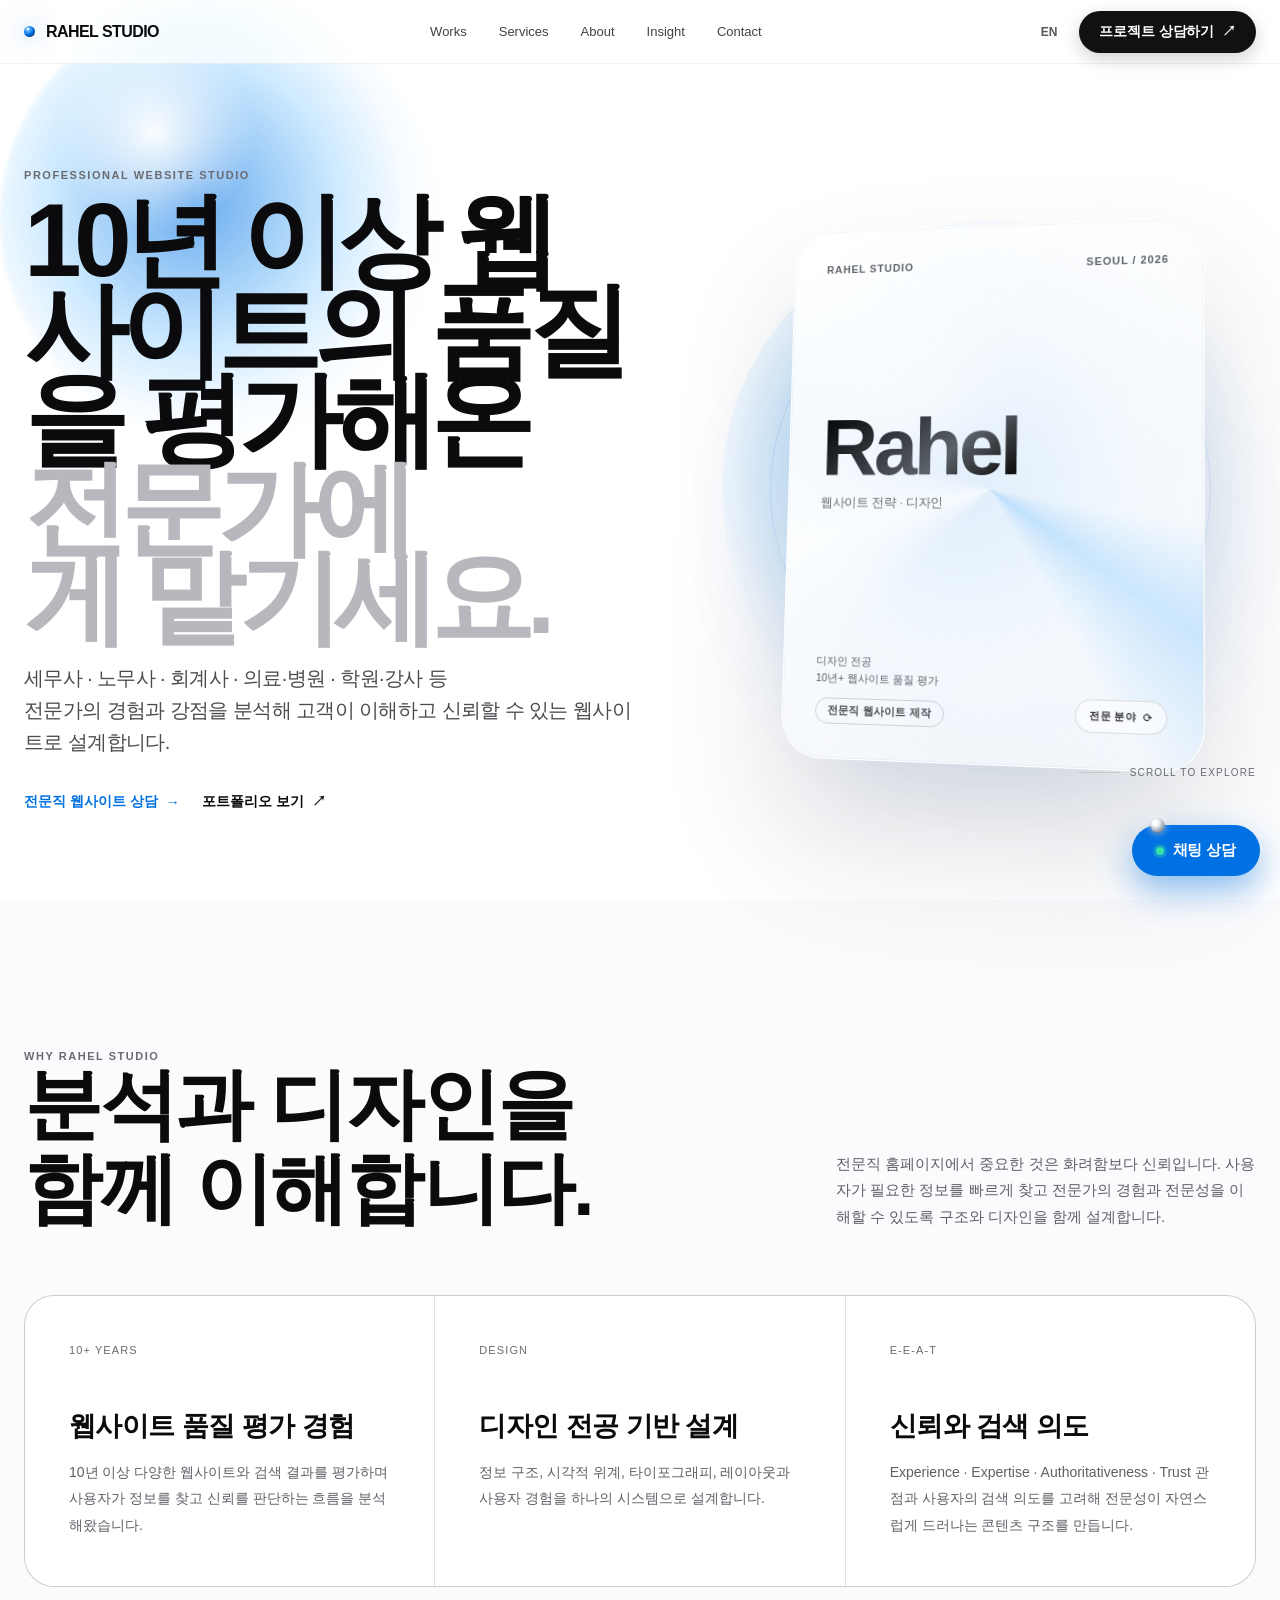
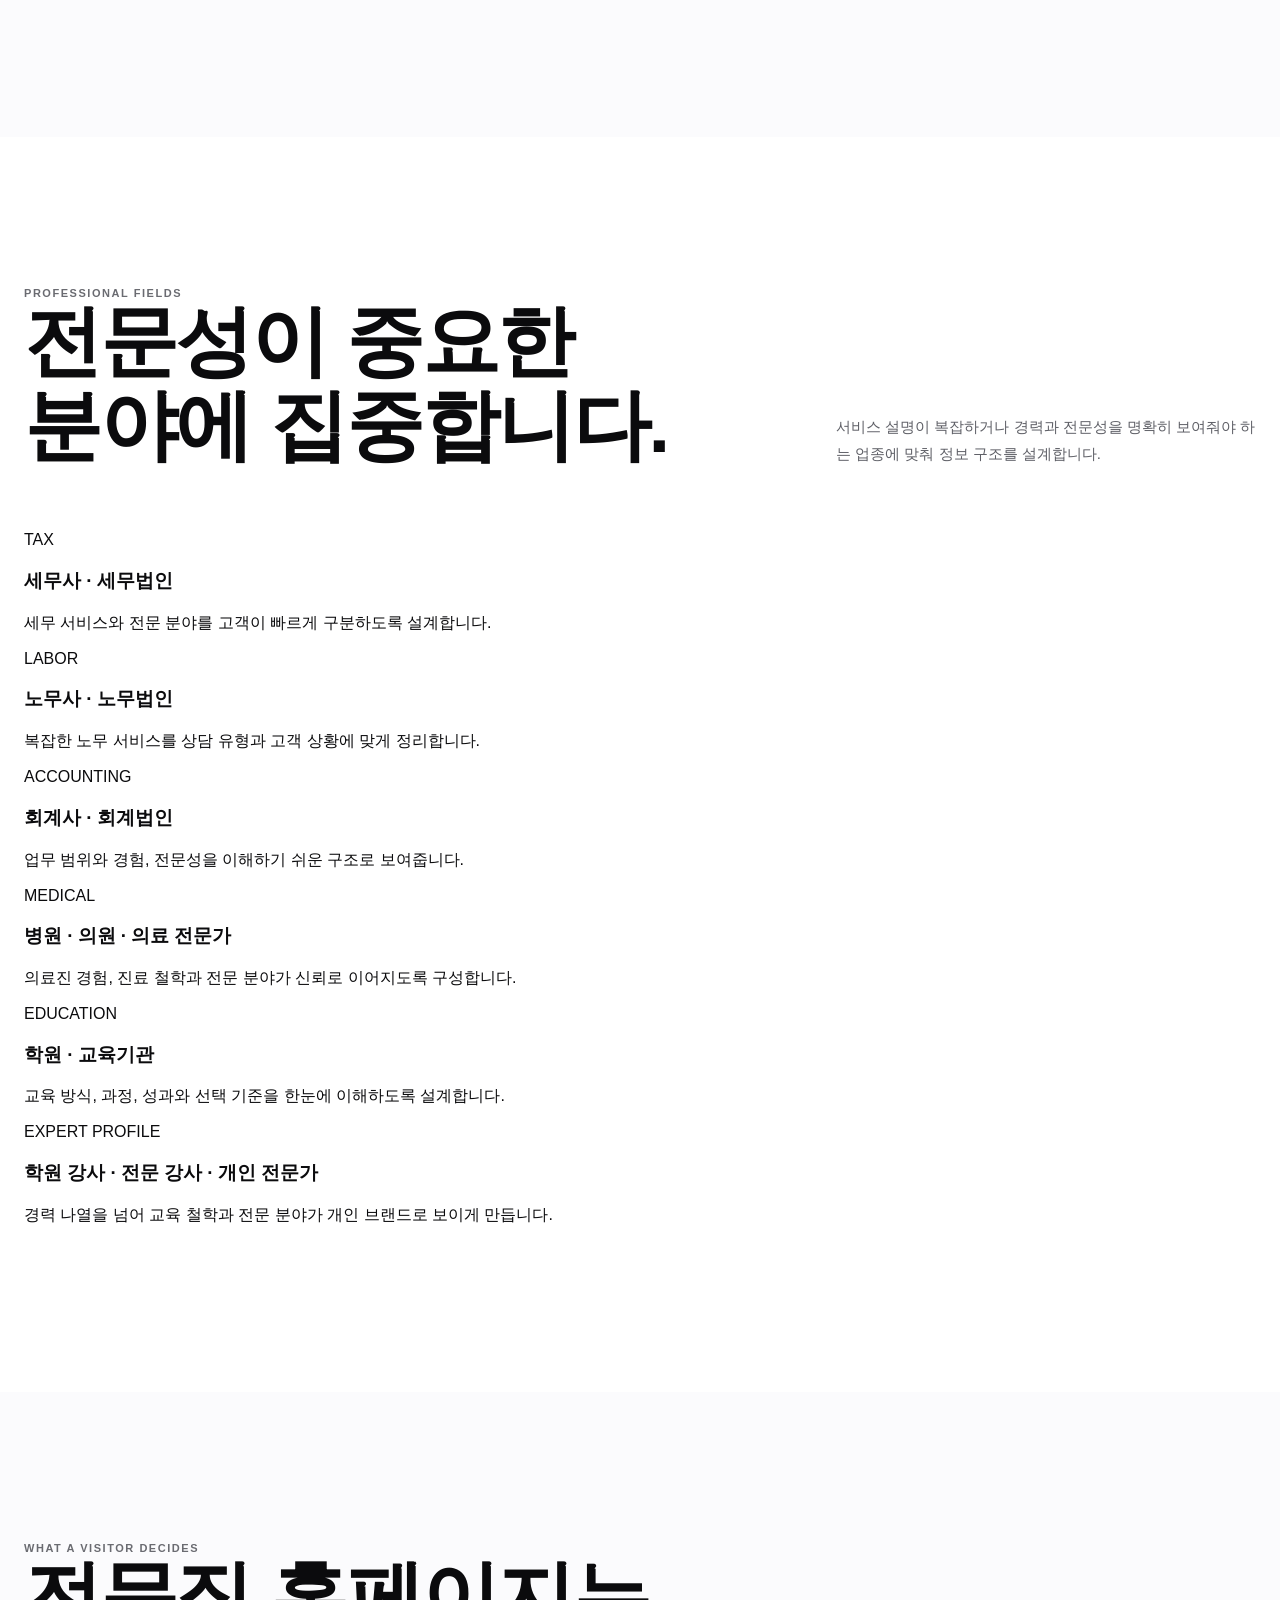
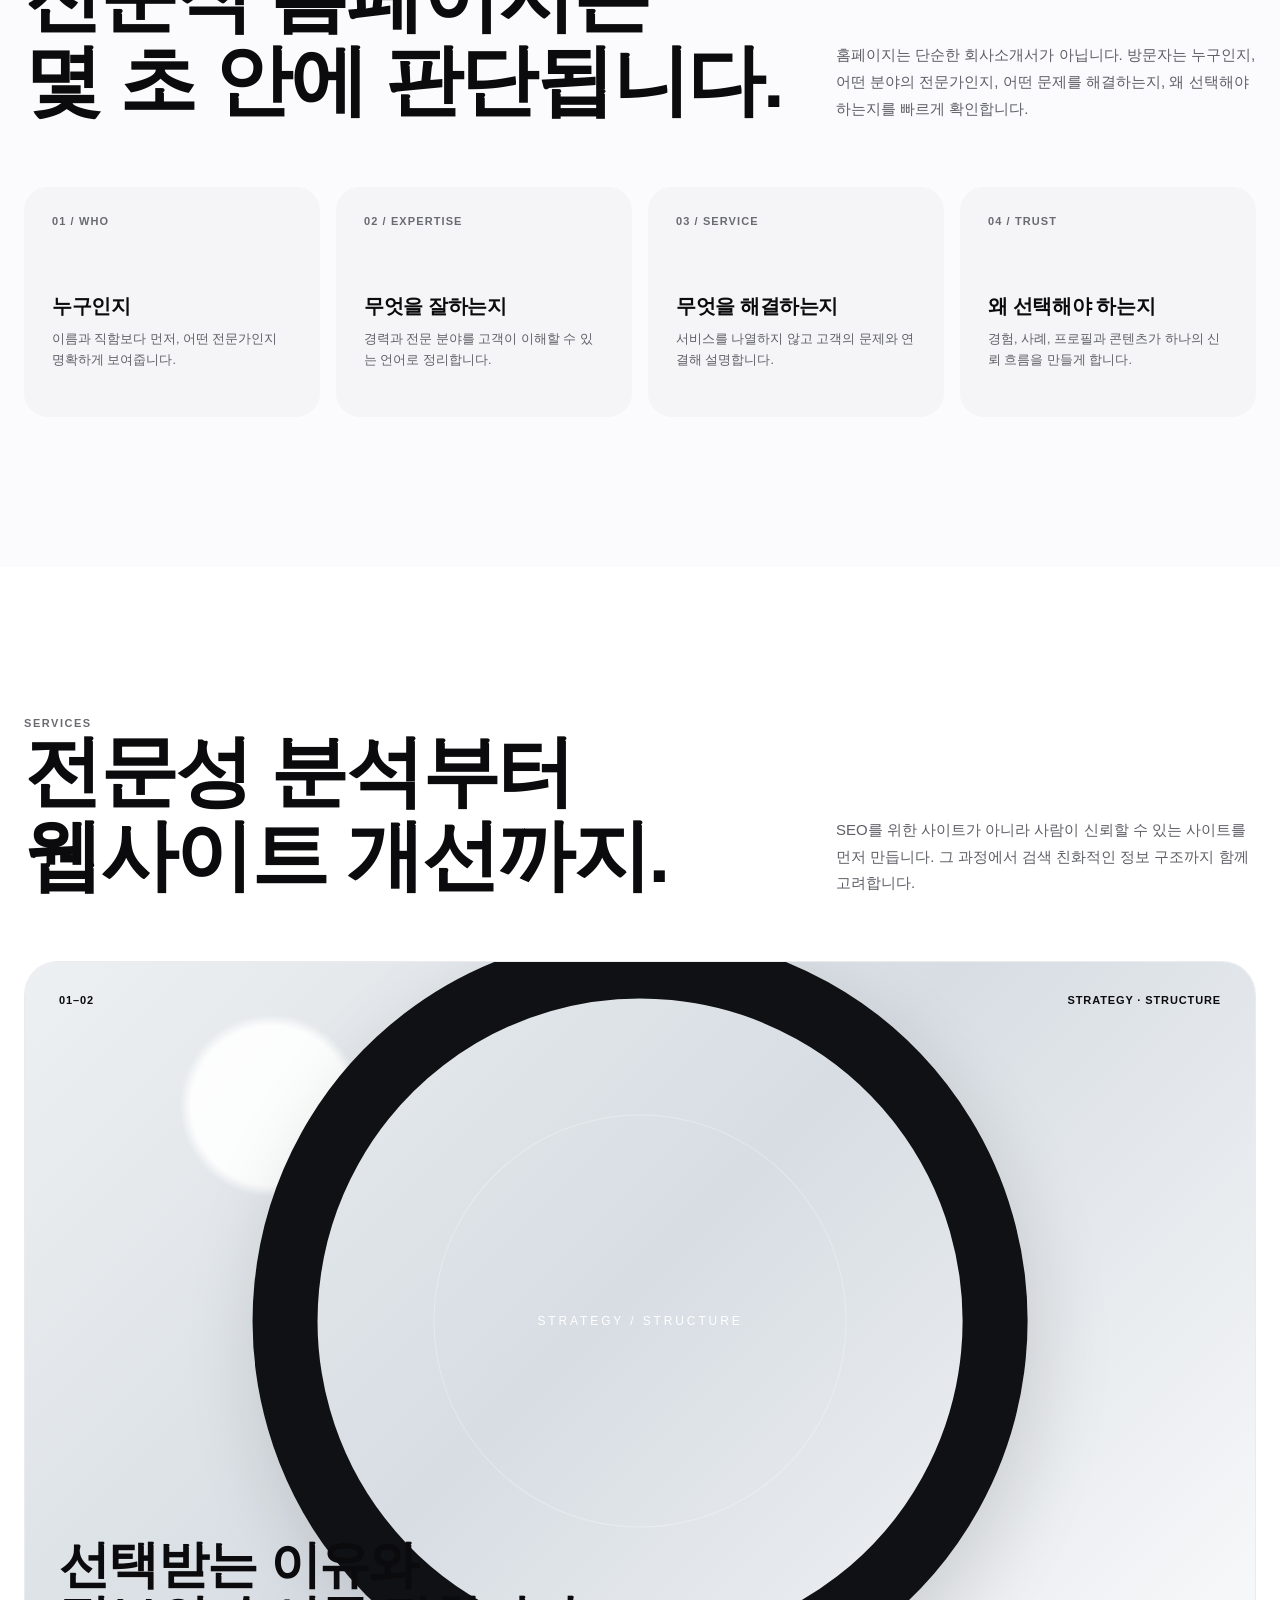
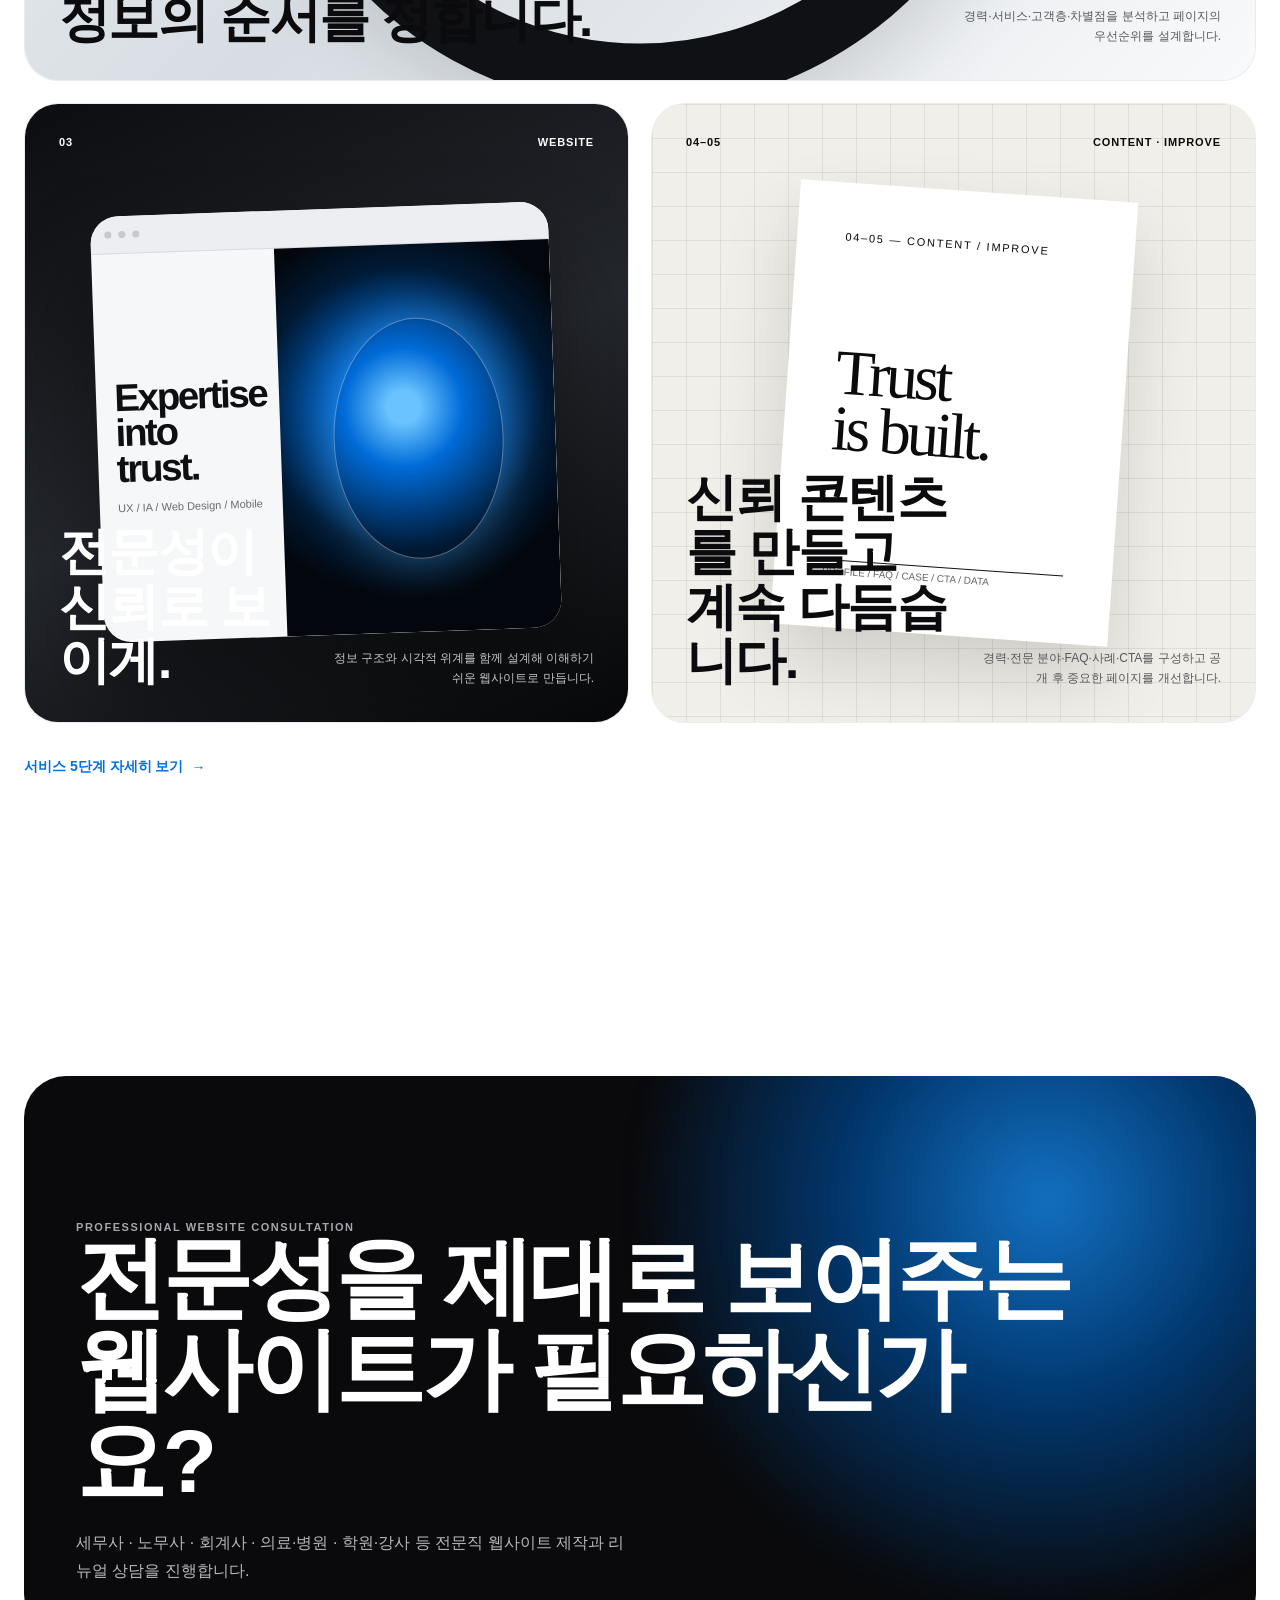
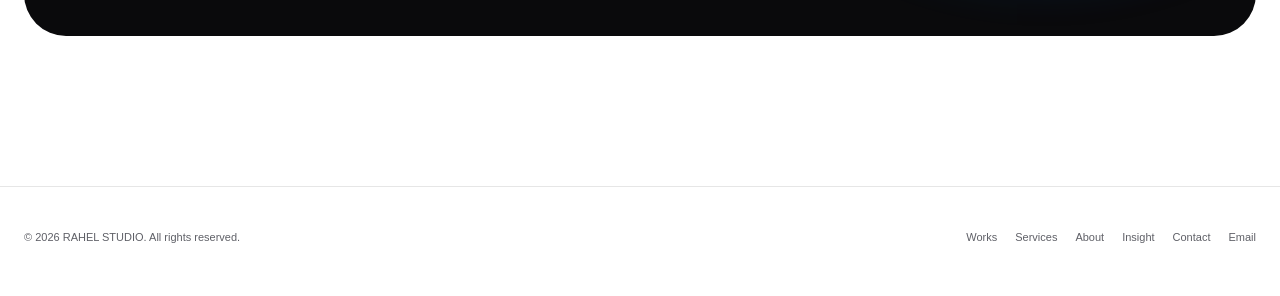
==== commit eaa68e8c: "Add files via upload" ====
--- a/index.html
+++ b/index.html
@@ -11,7 +11,7 @@
 <meta property="og:type" content="website">
 <meta property="og:url" content="https://eunakim1984-pixel.github.io/RAHEL/">
 <meta property="og:site_name" content="RAHEL STUDIO">
-<meta property="og:title" content="전문성을 신뢰로 바꾸는 전문직 웹사이트 | RAHEL STUDIO">
+<meta property="og:title" content="10년 이상 웹사이트의 품질을 평가해온 전문가 | RAHEL STUDIO">
 <meta property="og:description" content="10년+ 웹사이트 품질 평가 경험과 디자인 전공을 바탕으로 세무사·노무사·회계사·병원·학원·강사의 전문성을 이해하기 쉬운 웹사이트로 설계합니다.">
 <meta property="og:image" content="assets/og-image.png">
 <meta property="og:image:width" content="1200">
@@ -20,7 +20,7 @@
 <meta property="og:locale" content="ko_KR">
 <meta property="og:locale:alternate" content="en_US">
 <meta name="twitter:card" content="summary_large_image">
-<meta name="twitter:title" content="전문성을 신뢰로 바꾸는 전문직 웹사이트 | RAHEL STUDIO">
+<meta name="twitter:title" content="10년 이상 웹사이트의 품질을 평가해온 전문가 | RAHEL STUDIO">
 <meta name="twitter:description" content="세무사·노무사·회계사·병원·학원·강사를 위한 전문직 웹사이트 제작 스튜디오.">
 <meta name="twitter:image" content="assets/og-image.png">
 <link rel="icon" href="assets/favicon.svg" type="image/svg+xml">
@@ -78,9 +78,8 @@
 <main class="rs-main" id="main">
   <section class="rs-container rs-hero">
     <div class="rs-hero-copy">
-      <div class="rs-trust-line" data-ko="10년 이상 웹사이트의 품질을 평가해온 전문가에게 맡기세요." data-en="Work with a professional who has evaluated website quality for over 10 years.">10년 이상 웹사이트의 품질을 평가해온 전문가에게 맡기세요.</div>
       <div class="rs-eyebrow" data-ko="PROFESSIONAL WEBSITE STUDIO" data-en="PROFESSIONAL WEBSITE STUDIO">PROFESSIONAL WEBSITE STUDIO</div>
-      <h1 class="rs-home-title" data-ko="전문성을 신뢰로 바꾸는<span class='soft'>전문직 웹사이트</span>" data-en="Turn expertise into trust<span class='soft'>with a professional website.</span>"><span>전문성을 신뢰로 바꾸는</span><span class="soft">전문직 웹사이트</span></h1>
+      <h1 class="rs-home-title" data-ko="10년 이상 웹사이트의 품질을 평가해온<span class='soft'>전문가에게 맡기세요.</span>" data-en="Work with a professional who has evaluated website quality<span class='soft'>for over 10 years.</span>"><span>10년 이상 웹사이트의 품질을 평가해온</span><span class="soft">전문가에게 맡기세요.</span></h1>
       <p class="rs-lead" data-ko="세무사 · 노무사 · 회계사 · 의료·병원 · 학원·강사 등<br>전문가의 경험과 강점을 분석해 고객이 이해하고 신뢰할 수 있는 웹사이트로 설계합니다." data-en="For tax accountants, labor consultants, CPAs, medical practices, academies, instructors, and independent experts. We turn experience and strengths into a website clients can understand and trust.">세무사 · 노무사 · 회계사 · 의료·병원 · 학원·강사 등<br>전문가의 경험과 강점을 분석해 고객이 이해하고 신뢰할 수 있는 웹사이트로 설계합니다.</p>
       <div class="rs-hero-links">
         <a class="rs-link blue" href="contact.html"><span data-ko="전문직 웹사이트 상담" data-en="Website consultation">전문직 웹사이트 상담</span><span class="arrow">→</span></a>
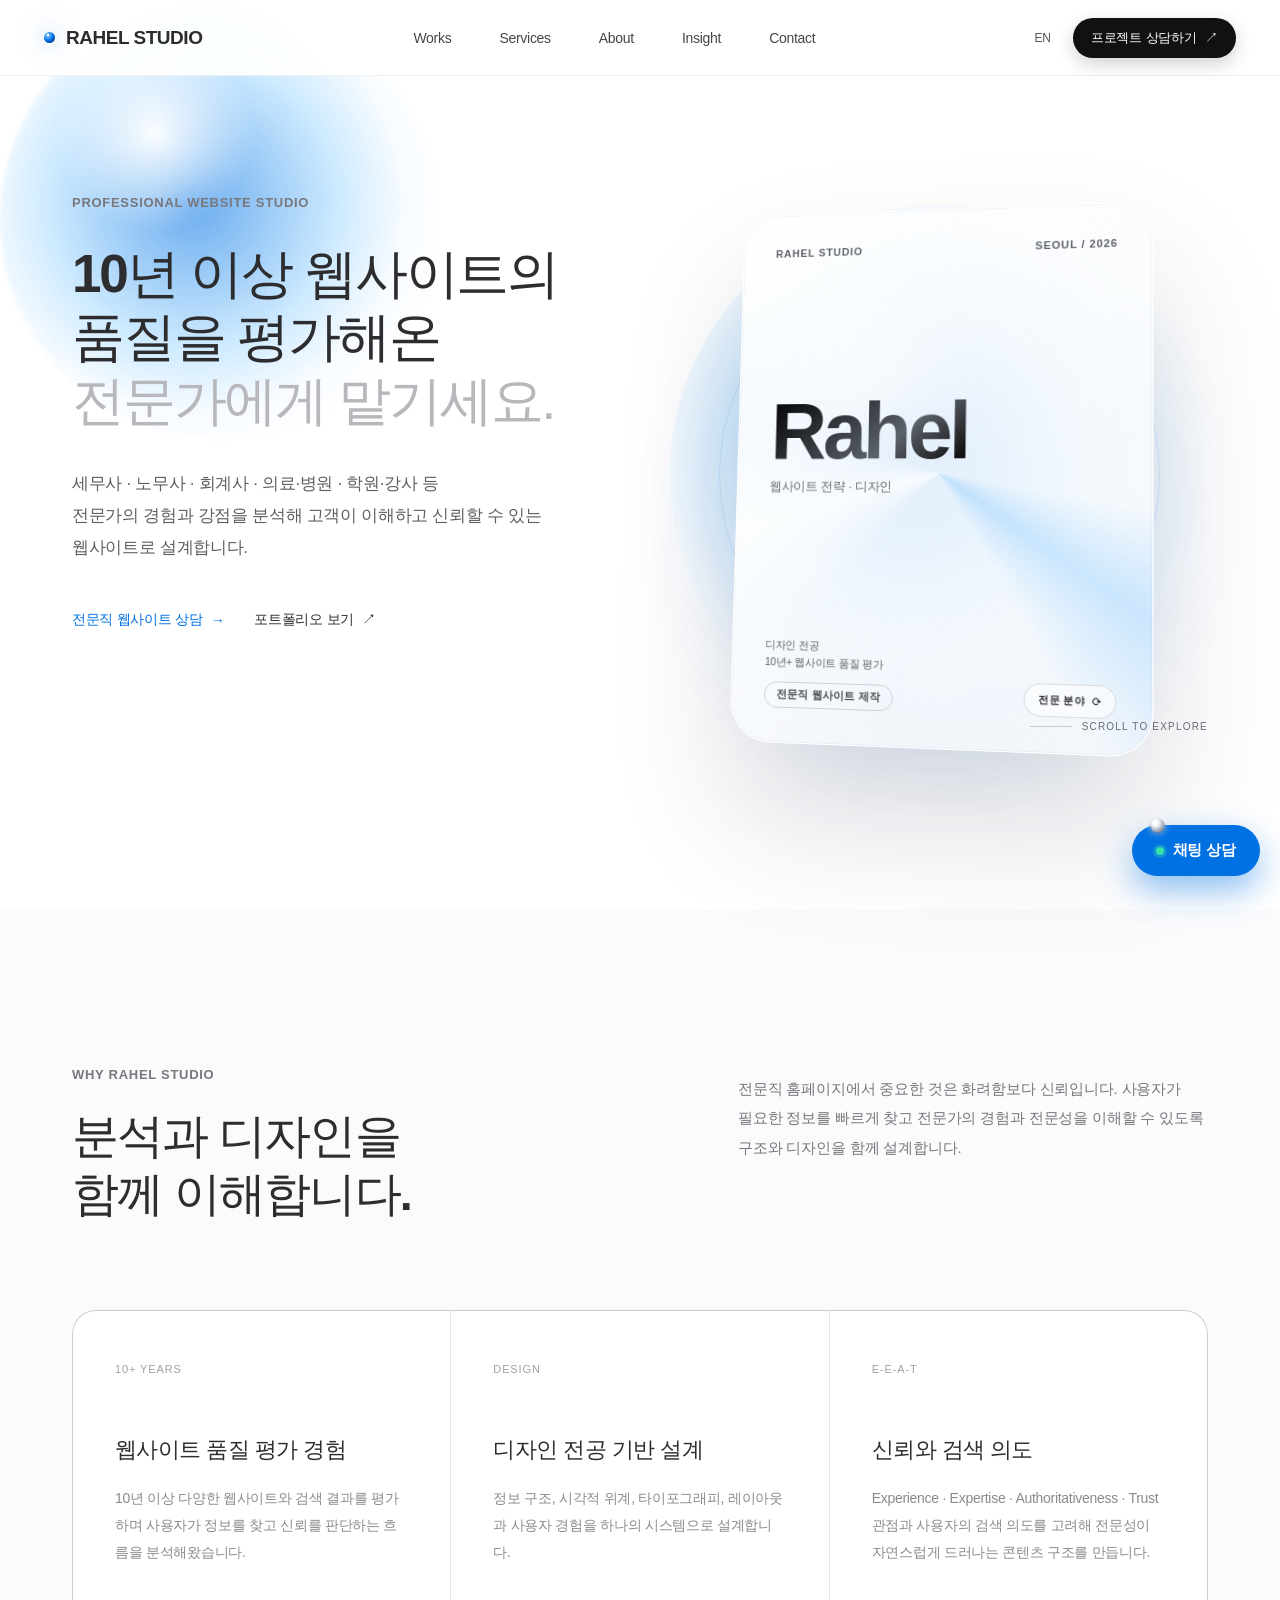
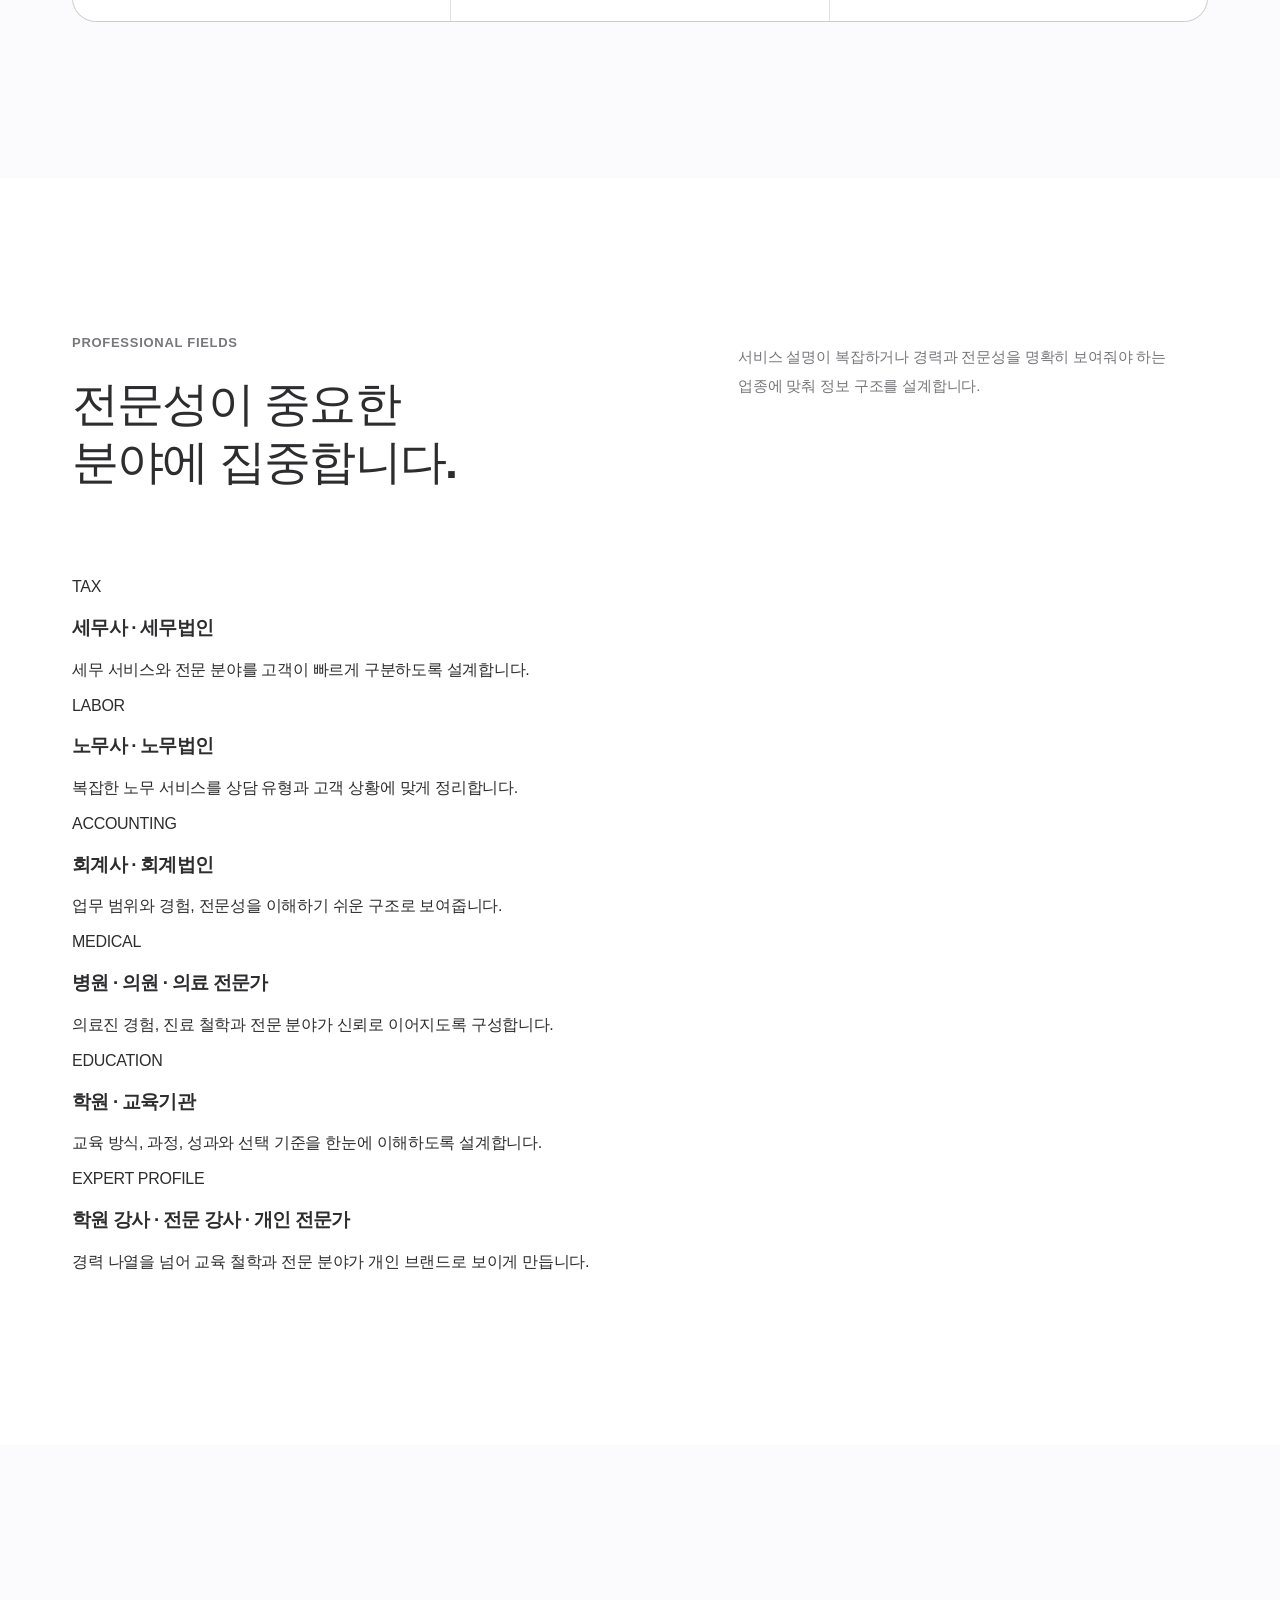
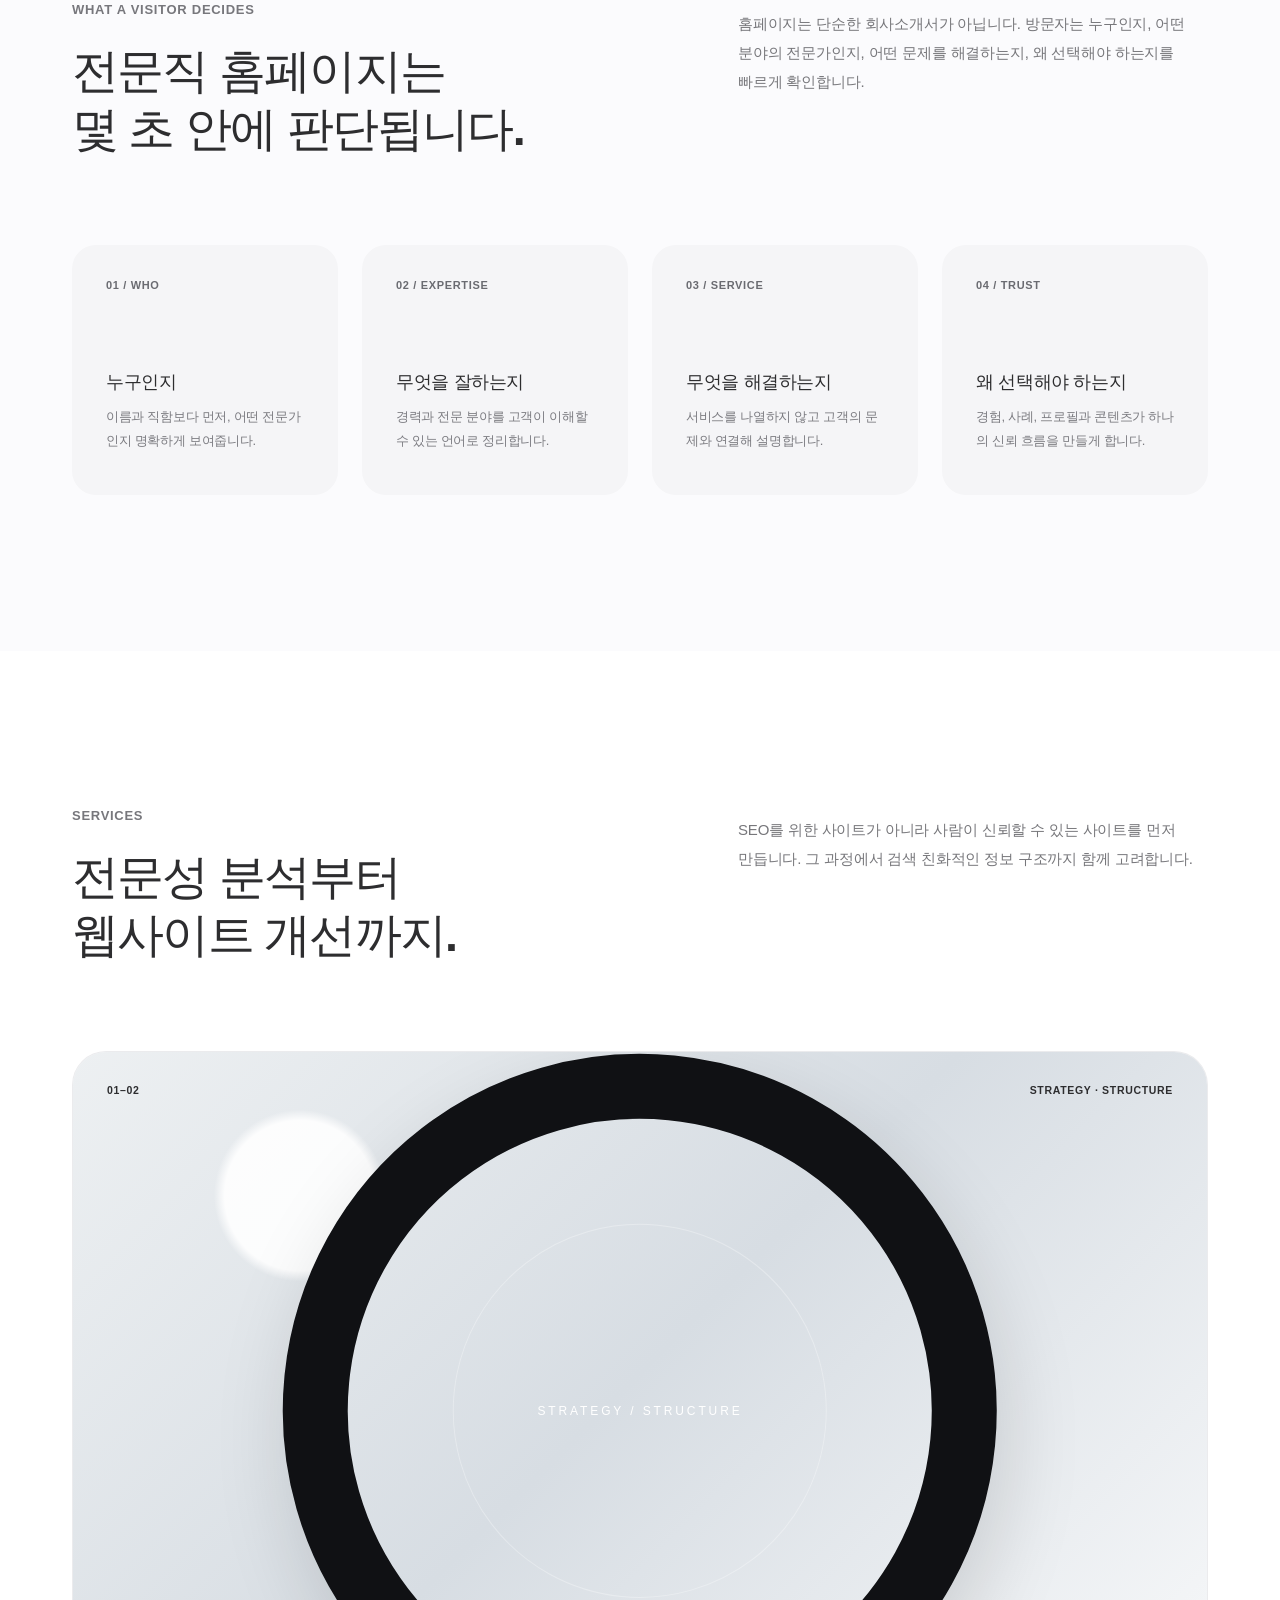
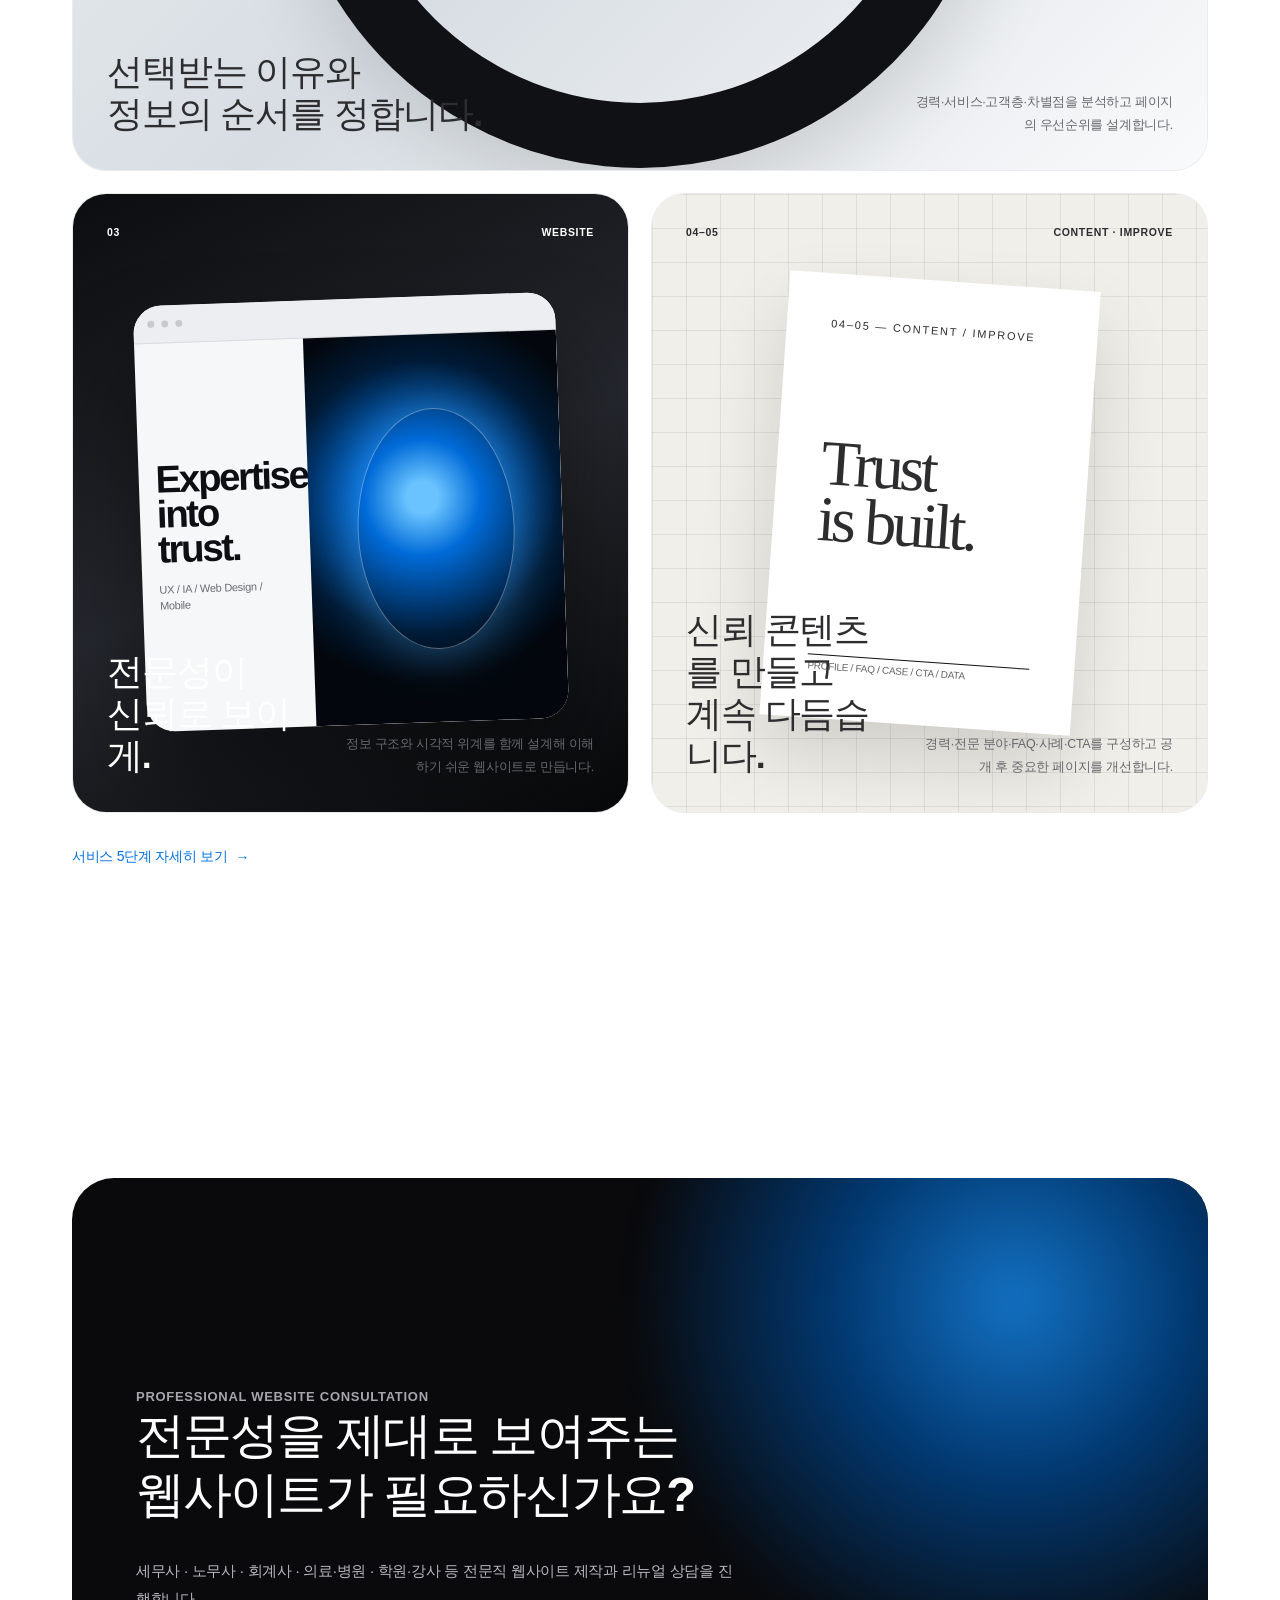
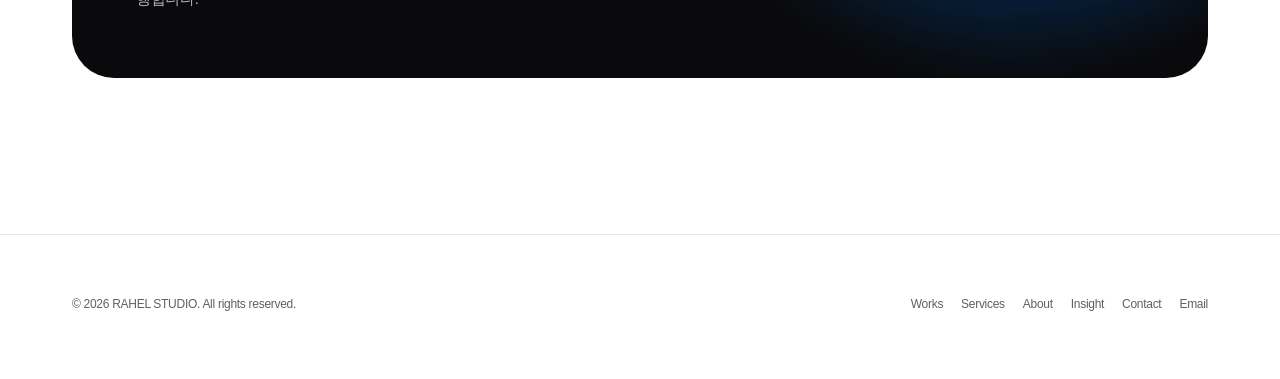
==== commit 3413414a: "Add files via upload" ====
--- a/index.html
+++ b/index.html
@@ -27,7 +27,7 @@
 <link rel="icon" href="assets/favicon-32.png" sizes="32x32" type="image/png">
 <link rel="apple-touch-icon" href="assets/apple-touch-icon.png">
 <link rel="manifest" href="site.webmanifest">
-<link rel="stylesheet" href="assets/rahel.css">
+<link rel="stylesheet" href="assets/rahel.css?v=20260726-1820">
 <script src="assets/rahel.js" defer></script>
 <script type="application/ld+json">
 {
--- a/assets/rahel.css
+++ b/assets/rahel.css
@@ -635,3 +635,758 @@
 .rs-banner p{line-height:1.72}
 .rs-contact-copy p{line-height:1.8}
 .rs-chat-opt{line-height:1.4}
+
+/* ==========================================================================
+   DENTLINK-INSPIRED TYPOGRAPHY & SPACING PASS
+   Goal: calmer scale, softer weight, generous whitespace, editorial rhythm.
+   Layout, colors, interactions and JS behavior remain unchanged.
+   ========================================================================== */
+:root{
+  --max:1180px;
+  --nav-h:74px;
+}
+
+body{
+  color:#242426;
+  font-family:"Pretendard Variable","Pretendard",-apple-system,BlinkMacSystemFont,"Segoe UI",sans-serif;
+  font-weight:400;
+  letter-spacing:-.015em;
+}
+
+h1,h2,h3,h4{
+  font-weight:600;
+  letter-spacing:-.04em;
+}
+
+.rs-main{padding-top:var(--nav-h)}
+.rs-container{width:min(calc(100% - 96px),var(--max));margin:0 auto}
+
+/* Navigation — lighter and roomier */
+.rs-nav{
+  height:var(--nav-h);
+  padding:0 max(32px,calc((100vw - var(--max))/2));
+}
+.rs-brand{font-weight:700;letter-spacing:-.025em;font-size:17px}
+.rs-nav-center{gap:40px;font-size:14px;color:#46464a}
+.rs-lang{font-weight:550}
+.rs-cta{font-size:13px;font-weight:600;padding:11px 18px}
+
+/* Small labels */
+.rs-eyebrow{
+  font-size:12px;
+  font-weight:600;
+  letter-spacing:.13em;
+  line-height:1.5;
+}
+
+/* Home hero — editorial scale, not poster scale */
+.rs-hero{
+  min-height:auto;
+  align-items:start;
+  gap:7vw;
+  padding:108px 0 138px;
+}
+.rs-hero-copy{padding-top:0}
+.rs-hero-copy h1{
+  max-width:760px;
+  margin:24px 0 30px;
+  font-size:clamp(42px,4.8vw,72px) !important;
+  line-height:1.15 !important;
+  letter-spacing:-.045em !important;
+  font-weight:600 !important;
+}
+.rs-hero-copy h1 .soft{font-weight:500;color:#b8b8be}
+.rs-lead{
+  max-width:640px;
+  font-size:clamp(17px,1.35vw,20px);
+  line-height:1.78;
+  letter-spacing:-.02em;
+  font-weight:400;
+  color:#5b5b60;
+}
+.rs-hero-links{margin-top:42px;gap:28px}
+.rs-link{font-size:14px;font-weight:550}
+.rs-hero-art{min-height:590px}
+
+/* Section rhythm */
+.rs-section{padding:132px 0}
+.rs-section-head{
+  align-items:start;
+  gap:72px;
+  margin-bottom:76px;
+}
+.rs-section-head h2,.rs-display{
+  max-width:720px;
+  font-size:clamp(38px,4.5vw,60px);
+  line-height:1.16;
+  letter-spacing:-.04em;
+  font-weight:600;
+}
+.rs-section-head p{
+  max-width:500px;
+  font-size:15px;
+  line-height:1.9;
+  color:#66666b;
+}
+
+/* Project cards */
+.rs-project-title h3{
+  font-size:clamp(30px,3.2vw,46px);
+  line-height:1.12;
+  letter-spacing:-.035em;
+  font-weight:600;
+}
+.rs-project-title p{
+  font-size:13px;
+  line-height:1.7;
+}
+.rs-project-meta{font-weight:600}
+
+/* Credibility / philosophy blocks */
+.rs-philosophy article{padding:46px;min-height:300px}
+.rs-philosophy h3{
+  margin:56px 0 18px;
+  font-size:23px;
+  line-height:1.35;
+  font-weight:600;
+  letter-spacing:-.025em;
+}
+.rs-philosophy p{font-size:14px;line-height:1.9}
+
+/* CTA banner */
+.rs-banner{min-height:520px;padding:58px}
+.rs-banner h2{
+  max-width:780px;
+  margin-bottom:28px;
+  font-size:clamp(40px,4.8vw,66px);
+  line-height:1.13;
+  letter-spacing:-.04em;
+  font-weight:600;
+}
+.rs-banner p{max-width:620px;font-size:15px;line-height:1.8}
+
+/* Sub-page hero */
+.rs-page-hero{padding:118px 0 100px}
+.rs-page-hero h1{
+  max-width:900px;
+  margin:20px 0 30px;
+  font-size:clamp(44px,5.2vw,74px);
+  line-height:1.14;
+  letter-spacing:-.045em;
+  font-weight:600;
+}
+.rs-page-hero p{
+  max-width:720px;
+  font-size:clamp(17px,1.35vw,20px);
+  line-height:1.8;
+}
+
+/* Works */
+.rs-case{padding:108px 0}
+.rs-case-head{gap:72px;margin-bottom:60px}
+.rs-case-copy h2{
+  margin-bottom:22px;
+  font-size:clamp(34px,4vw,54px);
+  line-height:1.16;
+  letter-spacing:-.035em;
+  font-weight:600;
+}
+.rs-case-copy p{font-size:15px;line-height:1.85}
+
+/* About */
+.rs-about-sticky{top:130px}
+.rs-about-sticky h1{
+  margin-top:18px;
+  font-size:clamp(42px,5vw,70px);
+  line-height:1.14;
+  letter-spacing:-.04em;
+  font-weight:600;
+}
+.rs-about-copy{padding-top:72px}
+.rs-about-copy .statement{
+  font-size:clamp(26px,2.7vw,40px);
+  line-height:1.38;
+  letter-spacing:-.025em;
+  font-weight:500;
+  margin-bottom:62px;
+}
+.rs-about-copy p{font-size:15px;line-height:2;margin-bottom:28px}
+.rs-facts{margin-top:78px}
+
+/* Process */
+.rs-process{gap:20px;margin-top:58px}
+.rs-step{padding:30px;min-height:240px}
+.rs-step b{font-weight:600;margin-bottom:72px}
+.rs-step h3{font-size:19px;font-weight:600;line-height:1.4}
+.rs-step p{font-size:13px;line-height:1.75}
+
+/* Contact */
+.rs-contact{
+  min-height:auto;
+  align-items:start;
+  gap:9vw;
+  padding:112px 0 132px;
+}
+.rs-contact-copy h1{
+  max-width:690px;
+  margin:22px 0 30px;
+  font-size:clamp(42px,4.9vw,68px);
+  line-height:1.15;
+  letter-spacing:-.04em;
+  font-weight:600;
+}
+.rs-contact-copy p{font-size:15px;line-height:1.9;max-width:540px}
+.rs-contact-card{padding:42px;border-radius:28px}
+.rs-field label{font-weight:600}
+.rs-submit{font-weight:600}
+
+/* Insight */
+.rs-post h3{
+  font-size:20px;
+  line-height:1.5;
+  letter-spacing:-.025em;
+  font-weight:600;
+}
+.rs-post .cat{font-weight:600}
+
+/* Footer */
+.rs-footer{padding:46px 0 52px}
+.rs-footer-row{font-size:12px}
+
+/* Tablet */
+@media (max-width:980px){
+  :root{--nav-h:68px}
+  .rs-container{width:min(calc(100% - 56px),var(--max))}
+  .rs-hero{padding:88px 0 110px;gap:54px}
+  .rs-hero-copy h1{font-size:clamp(40px,7vw,62px) !important}
+  .rs-section{padding:108px 0}
+  .rs-section-head{gap:44px;margin-bottom:58px}
+  .rs-page-hero{padding:96px 0 82px}
+  .rs-contact{padding:96px 0 112px}
+}
+
+/* Mobile — preserve whitespace without oversized type */
+@media (max-width:680px){
+  :root{--nav-h:64px}
+  .rs-container{width:calc(100% - 40px)}
+  .rs-nav{padding:0 20px}
+  .rs-brand{font-size:15px}
+  .rs-hero{
+    padding:72px 0 96px;
+    gap:40px;
+  }
+  .rs-hero-copy h1{
+    margin:20px 0 24px;
+    font-size:clamp(36px,11vw,50px) !important;
+    line-height:1.17 !important;
+  }
+  .rs-lead{font-size:16px;line-height:1.75}
+  .rs-hero-links{margin-top:32px}
+  .rs-hero-art{min-height:470px}
+  .rs-section{padding:88px 0}
+  .rs-section-head{margin-bottom:48px}
+  .rs-section-head h2,.rs-display{
+    font-size:clamp(34px,10vw,46px);
+    line-height:1.18;
+  }
+  .rs-section-head p{font-size:14px;line-height:1.85;margin-top:24px}
+  .rs-philosophy article{padding:30px;min-height:250px}
+  .rs-philosophy h3{margin-top:42px;font-size:21px}
+  .rs-project-title h3{font-size:clamp(28px,8.5vw,38px)}
+  .rs-banner{padding:34px;min-height:440px}
+  .rs-banner h2{font-size:clamp(34px,10vw,48px);line-height:1.18}
+  .rs-page-hero{padding:82px 0 68px}
+  .rs-page-hero h1{
+    font-size:clamp(38px,11vw,52px);
+    line-height:1.16;
+  }
+  .rs-page-hero p{font-size:16px;line-height:1.8}
+  .rs-case{padding:82px 0}
+  .rs-case-copy h2{font-size:clamp(30px,9vw,42px)}
+  .rs-about-sticky h1{font-size:clamp(38px,11vw,52px)}
+  .rs-about-copy{padding-top:48px}
+  .rs-about-copy .statement{font-size:clamp(24px,7vw,32px)}
+  .rs-contact{padding:82px 0 100px}
+  .rs-contact-copy h1{font-size:clamp(38px,11vw,52px)}
+  .rs-contact-card{padding:26px}
+}
+
+/* ========================================================================== 
+   RAHEL STUDIO — FINAL EDITORIAL TYPOGRAPHY SYSTEM
+   Reference: spacious medical/professional website screenshots supplied by user.
+   Typography + whitespace only. Layout mechanics, animation and JS remain intact.
+   ========================================================================== */
+
+/* Font foundation */
+body,
+button,
+input,
+textarea,
+select{
+  font-family:"Pretendard Variable","Pretendard","Apple SD Gothic Neo",-apple-system,BlinkMacSystemFont,"Segoe UI",sans-serif !important;
+  font-weight:400;
+  letter-spacing:-0.018em;
+  color:#2d2d2f;
+}
+
+h1,h2,h3,h4,h5,h6,
+.rs-brand,
+.rs-cta,
+.rs-submit{
+  font-family:"Pretendard Variable","Pretendard","Apple SD Gothic Neo",-apple-system,BlinkMacSystemFont,"Segoe UI",sans-serif !important;
+}
+
+/* Reference-like page width: generous white margins */
+:root{
+  --max:1320px;
+  --nav-h:76px;
+}
+
+.rs-container{
+  width:min(calc(100% - 144px),var(--max)) !important;
+  margin-inline:auto;
+}
+
+/* Header */
+.rs-nav{
+  height:var(--nav-h) !important;
+  padding-inline:max(44px,calc((100vw - var(--max))/2)) !important;
+  background:rgba(255,255,255,.92) !important;
+}
+.rs-brand{
+  font-size:19px !important;
+  line-height:1;
+  font-weight:650 !important;
+  letter-spacing:-.025em !important;
+}
+.rs-nav-center{
+  gap:44px !important;
+  font-size:14px !important;
+  font-weight:400 !important;
+}
+.rs-lang{font-size:12px !important;font-weight:500 !important}
+.rs-cta{
+  padding:11px 18px !important;
+  font-size:13px !important;
+  font-weight:550 !important;
+}
+.rs-main{padding-top:var(--nav-h) !important}
+
+/* Small uppercase label — like GET IN TOUCH */
+.rs-eyebrow{
+  font-size:13px !important;
+  line-height:1.4 !important;
+  font-weight:600 !important;
+  letter-spacing:.055em !important;
+  color:#77777c;
+}
+
+/* Home hero: headline is deliberately restrained */
+.rs-hero{
+  min-height:auto !important;
+  align-items:start !important;
+  grid-template-columns:minmax(0,.96fr) minmax(360px,1.04fr) !important;
+  column-gap:8vw !important;
+  padding:118px 0 156px !important;
+}
+.rs-hero-copy{padding-top:0 !important}
+.rs-hero-copy h1,
+.rs-home-title{
+  max-width:720px !important;
+  margin:30px 0 36px !important;
+  font-size:clamp(42px,4.15vw,62px) !important;
+  line-height:1.19 !important;
+  letter-spacing:-.042em !important;
+  font-weight:590 !important;
+  word-break:keep-all;
+}
+.rs-hero-copy h1 span{display:block}
+.rs-hero-copy h1 .soft{
+  color:#b7b7bc !important;
+  font-weight:500 !important;
+}
+.rs-lead{
+  max-width:610px !important;
+  margin:0 !important;
+  font-size:17px !important;
+  line-height:1.9 !important;
+  letter-spacing:-.018em !important;
+  font-weight:400 !important;
+  color:#5e5e62 !important;
+  word-break:keep-all;
+}
+.rs-hero-links{
+  margin-top:46px !important;
+  gap:30px !important;
+}
+.rs-link{
+  font-size:14px !important;
+  font-weight:500 !important;
+}
+.rs-hero-art{min-height:560px !important}
+
+/* Section rhythm: whitespace does the visual work */
+.rs-section{
+  padding:156px 0 !important;
+}
+.rs-section-head{
+  align-items:start !important;
+  gap:92px !important;
+  margin-bottom:86px !important;
+}
+.rs-section-head > *:first-child{max-width:720px}
+.rs-section-head h2,
+.rs-display{
+  max-width:720px !important;
+  margin:24px 0 0 !important;
+  font-size:clamp(36px,3.65vw,52px) !important;
+  line-height:1.24 !important;
+  letter-spacing:-.038em !important;
+  font-weight:570 !important;
+  word-break:keep-all;
+}
+.rs-section-head p{
+  max-width:470px !important;
+  margin-top:8px !important;
+  font-size:15px !important;
+  line-height:1.95 !important;
+  letter-spacing:-.012em !important;
+  color:#77777b !important;
+  font-weight:400 !important;
+  word-break:keep-all;
+}
+
+/* Credibility / expert cards — image reference uses modest names + light copy */
+.rs-philosophy{border-radius:24px !important}
+.rs-philosophy article{
+  min-height:310px !important;
+  padding:48px 42px !important;
+}
+.rs-index{
+  font-size:11px !important;
+  font-weight:500 !important;
+  letter-spacing:.08em !important;
+  color:#a0a0a5 !important;
+}
+.rs-philosophy h3{
+  margin:58px 0 20px !important;
+  font-size:22px !important;
+  line-height:1.38 !important;
+  letter-spacing:-.025em !important;
+  font-weight:570 !important;
+}
+.rs-philosophy p{
+  max-width:360px;
+  font-size:14px !important;
+  line-height:1.9 !important;
+  color:#8a8a8e !important;
+  font-weight:400 !important;
+}
+
+/* Project cards */
+.rs-project-meta{
+  font-size:10.5px !important;
+  font-weight:550 !important;
+  letter-spacing:.065em !important;
+}
+.rs-project-title h3{
+  font-size:clamp(28px,2.8vw,40px) !important;
+  line-height:1.18 !important;
+  letter-spacing:-.032em !important;
+  font-weight:570 !important;
+}
+.rs-project-title p{
+  font-size:12.5px !important;
+  line-height:1.78 !important;
+  color:#68686c !important;
+}
+
+/* CTA banner */
+.rs-banner{
+  min-height:500px !important;
+  padding:64px !important;
+}
+.rs-banner h2{
+  max-width:730px !important;
+  margin:0 0 32px !important;
+  font-size:clamp(36px,3.8vw,54px) !important;
+  line-height:1.22 !important;
+  letter-spacing:-.038em !important;
+  font-weight:570 !important;
+}
+.rs-banner p{
+  max-width:600px !important;
+  font-size:15px !important;
+  line-height:1.9 !important;
+  font-weight:400 !important;
+}
+
+/* Sub-page hero */
+.rs-page-hero{
+  padding:130px 0 116px !important;
+}
+.rs-page-hero h1{
+  max-width:820px !important;
+  margin:28px 0 38px !important;
+  font-size:clamp(42px,4.2vw,62px) !important;
+  line-height:1.2 !important;
+  letter-spacing:-.04em !important;
+  font-weight:590 !important;
+  word-break:keep-all;
+}
+.rs-page-hero p{
+  max-width:680px !important;
+  font-size:17px !important;
+  line-height:1.9 !important;
+  letter-spacing:-.015em !important;
+  color:#66666a !important;
+  font-weight:400 !important;
+  word-break:keep-all;
+}
+
+/* Works detail sections */
+.rs-case{
+  padding:124px 0 !important;
+}
+.rs-case-head{
+  gap:88px !important;
+  margin-bottom:72px !important;
+}
+.rs-case-copy h2{
+  margin:18px 0 28px !important;
+  font-size:clamp(32px,3.4vw,48px) !important;
+  line-height:1.24 !important;
+  letter-spacing:-.035em !important;
+  font-weight:570 !important;
+}
+.rs-case-copy p{
+  font-size:15px !important;
+  line-height:1.95 !important;
+  color:#727276 !important;
+}
+
+/* About */
+.rs-about-sticky{top:150px !important}
+.rs-about-sticky h1{
+  margin-top:26px !important;
+  font-size:clamp(40px,4.1vw,58px) !important;
+  line-height:1.22 !important;
+  letter-spacing:-.038em !important;
+  font-weight:590 !important;
+}
+.rs-about-copy{padding-top:92px !important}
+.rs-about-copy .statement{
+  margin-bottom:72px !important;
+  font-size:clamp(25px,2.35vw,34px) !important;
+  line-height:1.5 !important;
+  letter-spacing:-.025em !important;
+  font-weight:480 !important;
+}
+.rs-about-copy p{
+  max-width:670px;
+  margin-bottom:30px !important;
+  font-size:15px !important;
+  line-height:2 !important;
+  color:#6e6e72 !important;
+  font-weight:400 !important;
+}
+.rs-facts{margin-top:88px !important}
+
+/* Service process */
+.rs-process{
+  gap:24px !important;
+  margin-top:72px !important;
+}
+.rs-step{
+  min-height:250px !important;
+  padding:34px !important;
+}
+.rs-step b{
+  margin-bottom:78px !important;
+  font-size:11px !important;
+  font-weight:550 !important;
+  letter-spacing:.06em !important;
+}
+.rs-step h3{
+  font-size:18px !important;
+  line-height:1.45 !important;
+  letter-spacing:-.02em !important;
+  font-weight:570 !important;
+}
+.rs-step p{
+  font-size:13px !important;
+  line-height:1.85 !important;
+  color:#7b7b80 !important;
+}
+
+/* Contact — mirrors reference 2-column composition */
+.rs-contact{
+  min-height:auto !important;
+  grid-template-columns:minmax(0,.9fr) minmax(460px,1.1fr) !important;
+  align-items:start !important;
+  gap:10vw !important;
+  padding:132px 0 156px !important;
+}
+.rs-contact-copy h1{
+  max-width:620px !important;
+  margin:28px 0 42px !important;
+  font-size:clamp(42px,4.1vw,60px) !important;
+  line-height:1.23 !important;
+  letter-spacing:-.04em !important;
+  font-weight:590 !important;
+  word-break:keep-all;
+}
+.rs-contact-copy p{
+  max-width:520px !important;
+  font-size:15px !important;
+  line-height:1.95 !important;
+  color:#6f6f73 !important;
+}
+.rs-contact-card{
+  padding:48px !important;
+  border-radius:20px !important;
+  background:#fbfbfb !important;
+}
+.rs-field{margin-bottom:26px !important}
+.rs-field label{
+  margin-bottom:10px !important;
+  font-size:14px !important;
+  line-height:1.4 !important;
+  font-weight:500 !important;
+}
+.rs-field input,
+.rs-field textarea,
+.rs-field select{
+  font-size:15px !important;
+  line-height:1.55 !important;
+  font-weight:400 !important;
+}
+.rs-submit{
+  min-height:52px !important;
+  font-size:14px !important;
+  font-weight:550 !important;
+}
+.rs-contact-note{
+  font-size:11px !important;
+  line-height:1.75 !important;
+  color:#929297 !important;
+}
+
+/* Insight */
+.rs-post h3{
+  font-size:19px !important;
+  line-height:1.52 !important;
+  letter-spacing:-.022em !important;
+  font-weight:570 !important;
+}
+.rs-post .cat{
+  font-size:10.5px !important;
+  font-weight:550 !important;
+  letter-spacing:.06em !important;
+}
+.rs-post p{
+  font-size:13.5px !important;
+  line-height:1.85 !important;
+  color:#7b7b80 !important;
+}
+
+/* Footer */
+.rs-footer{
+  padding:54px 0 60px !important;
+}
+.rs-footer-row{
+  font-size:12px !important;
+  font-weight:400 !important;
+}
+
+/* Laptop */
+@media (max-width:1180px){
+  .rs-container{width:min(calc(100% - 88px),var(--max)) !important}
+  .rs-hero{grid-template-columns:1fr 1fr !important;gap:64px !important;padding:104px 0 132px !important}
+  .rs-hero-copy h1,.rs-home-title{font-size:clamp(40px,4.8vw,56px) !important}
+  .rs-section{padding:132px 0 !important}
+  .rs-section-head{gap:64px !important}
+  .rs-contact{gap:70px !important}
+}
+
+/* Tablet */
+@media (max-width:980px){
+  :root{--nav-h:68px}
+  .rs-container{width:calc(100% - 64px) !important}
+  .rs-nav{padding-inline:32px !important}
+  .rs-hero{
+    grid-template-columns:1fr !important;
+    gap:64px !important;
+    padding:92px 0 112px !important;
+  }
+  .rs-hero-copy h1,.rs-home-title{max-width:720px !important;font-size:clamp(40px,6.4vw,56px) !important}
+  .rs-hero-art{min-height:500px !important}
+  .rs-section{padding:112px 0 !important}
+  .rs-section-head{gap:40px !important;margin-bottom:64px !important}
+  .rs-page-hero{padding:104px 0 88px !important}
+  .rs-contact{grid-template-columns:1fr !important;gap:72px !important;padding:104px 0 124px !important}
+  .rs-contact-copy{max-width:680px}
+  .rs-contact-card{max-width:760px}
+}
+
+/* Mobile */
+@media (max-width:680px){
+  :root{--nav-h:64px}
+  .rs-container{width:calc(100% - 40px) !important}
+  .rs-nav{padding-inline:20px !important}
+  .rs-brand{font-size:15px !important}
+  .rs-eyebrow{font-size:11px !important;letter-spacing:.06em !important}
+
+  .rs-hero{
+    padding:76px 0 96px !important;
+    gap:46px !important;
+  }
+  .rs-hero-copy h1,.rs-home-title{
+    margin:22px 0 28px !important;
+    font-size:clamp(34px,9.8vw,44px) !important;
+    line-height:1.24 !important;
+    letter-spacing:-.038em !important;
+  }
+  .rs-lead{font-size:15px !important;line-height:1.85 !important}
+  .rs-hero-links{margin-top:34px !important;gap:22px !important}
+  .rs-hero-art{min-height:440px !important}
+
+  .rs-section{padding:94px 0 !important}
+  .rs-section-head{display:block !important;margin-bottom:54px !important}
+  .rs-section-head h2,.rs-display{
+    margin-top:20px !important;
+    font-size:clamp(31px,8.6vw,40px) !important;
+    line-height:1.28 !important;
+  }
+  .rs-section-head p{margin-top:28px !important;font-size:14px !important;line-height:1.9 !important}
+
+  .rs-philosophy article{padding:30px !important;min-height:250px !important}
+  .rs-philosophy h3{margin-top:44px !important;font-size:20px !important}
+  .rs-philosophy p{font-size:13.5px !important}
+
+  .rs-project-title h3{font-size:clamp(26px,7.8vw,34px) !important}
+  .rs-banner{padding:34px !important;min-height:420px !important}
+  .rs-banner h2{font-size:clamp(30px,8.8vw,40px) !important;line-height:1.26 !important}
+
+  .rs-page-hero{padding:86px 0 72px !important}
+  .rs-page-hero h1{
+    margin:22px 0 30px !important;
+    font-size:clamp(34px,9.6vw,44px) !important;
+    line-height:1.25 !important;
+  }
+  .rs-page-hero p{font-size:15px !important;line-height:1.88 !important}
+
+  .rs-case{padding:90px 0 !important}
+  .rs-case-copy h2{font-size:clamp(28px,8vw,36px) !important;line-height:1.28 !important}
+  .rs-about-sticky h1{font-size:clamp(34px,9.5vw,44px) !important;line-height:1.25 !important}
+  .rs-about-copy{padding-top:54px !important}
+  .rs-about-copy .statement{font-size:clamp(23px,6.4vw,29px) !important;line-height:1.5 !important}
+
+  .rs-contact{padding:86px 0 106px !important;gap:58px !important}
+  .rs-contact-copy h1{
+    margin:22px 0 34px !important;
+    font-size:clamp(34px,9.6vw,44px) !important;
+    line-height:1.25 !important;
+  }
+  .rs-contact-card{padding:26px 22px !important;border-radius:16px !important}
+}
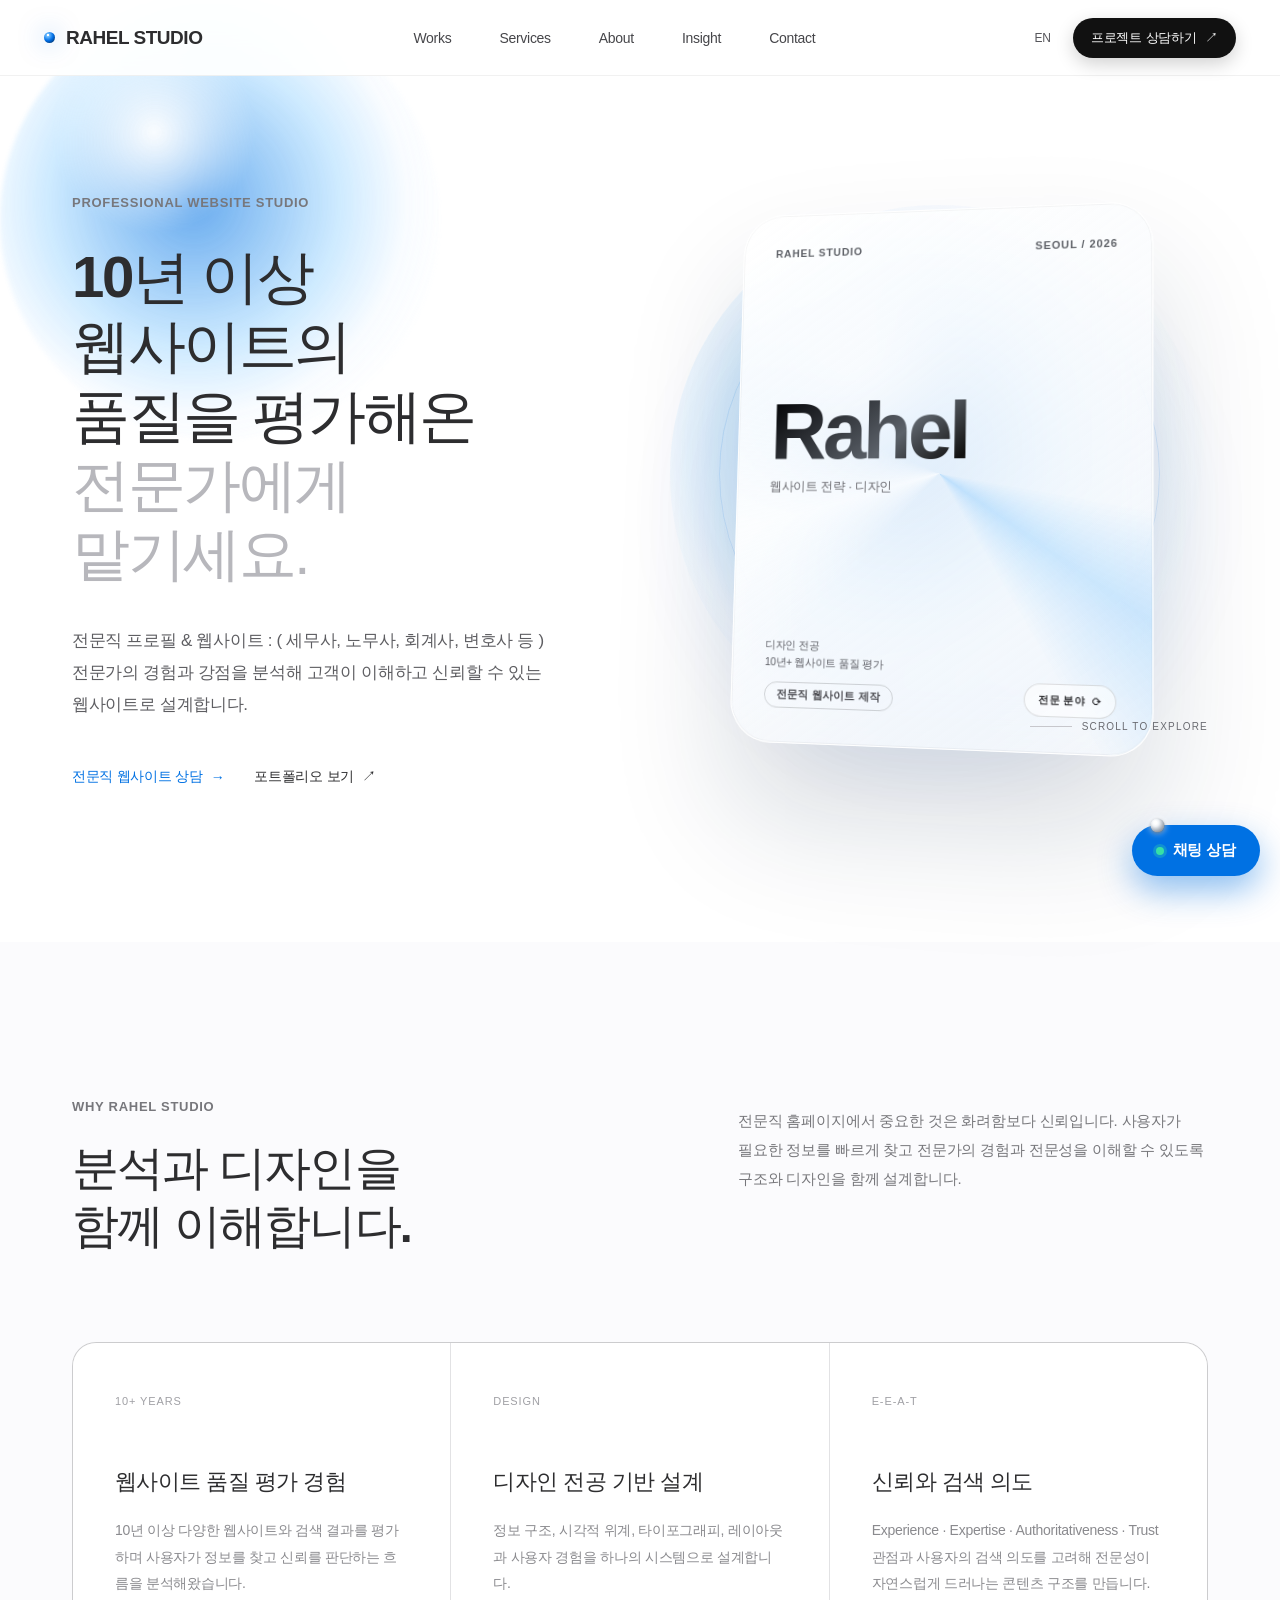
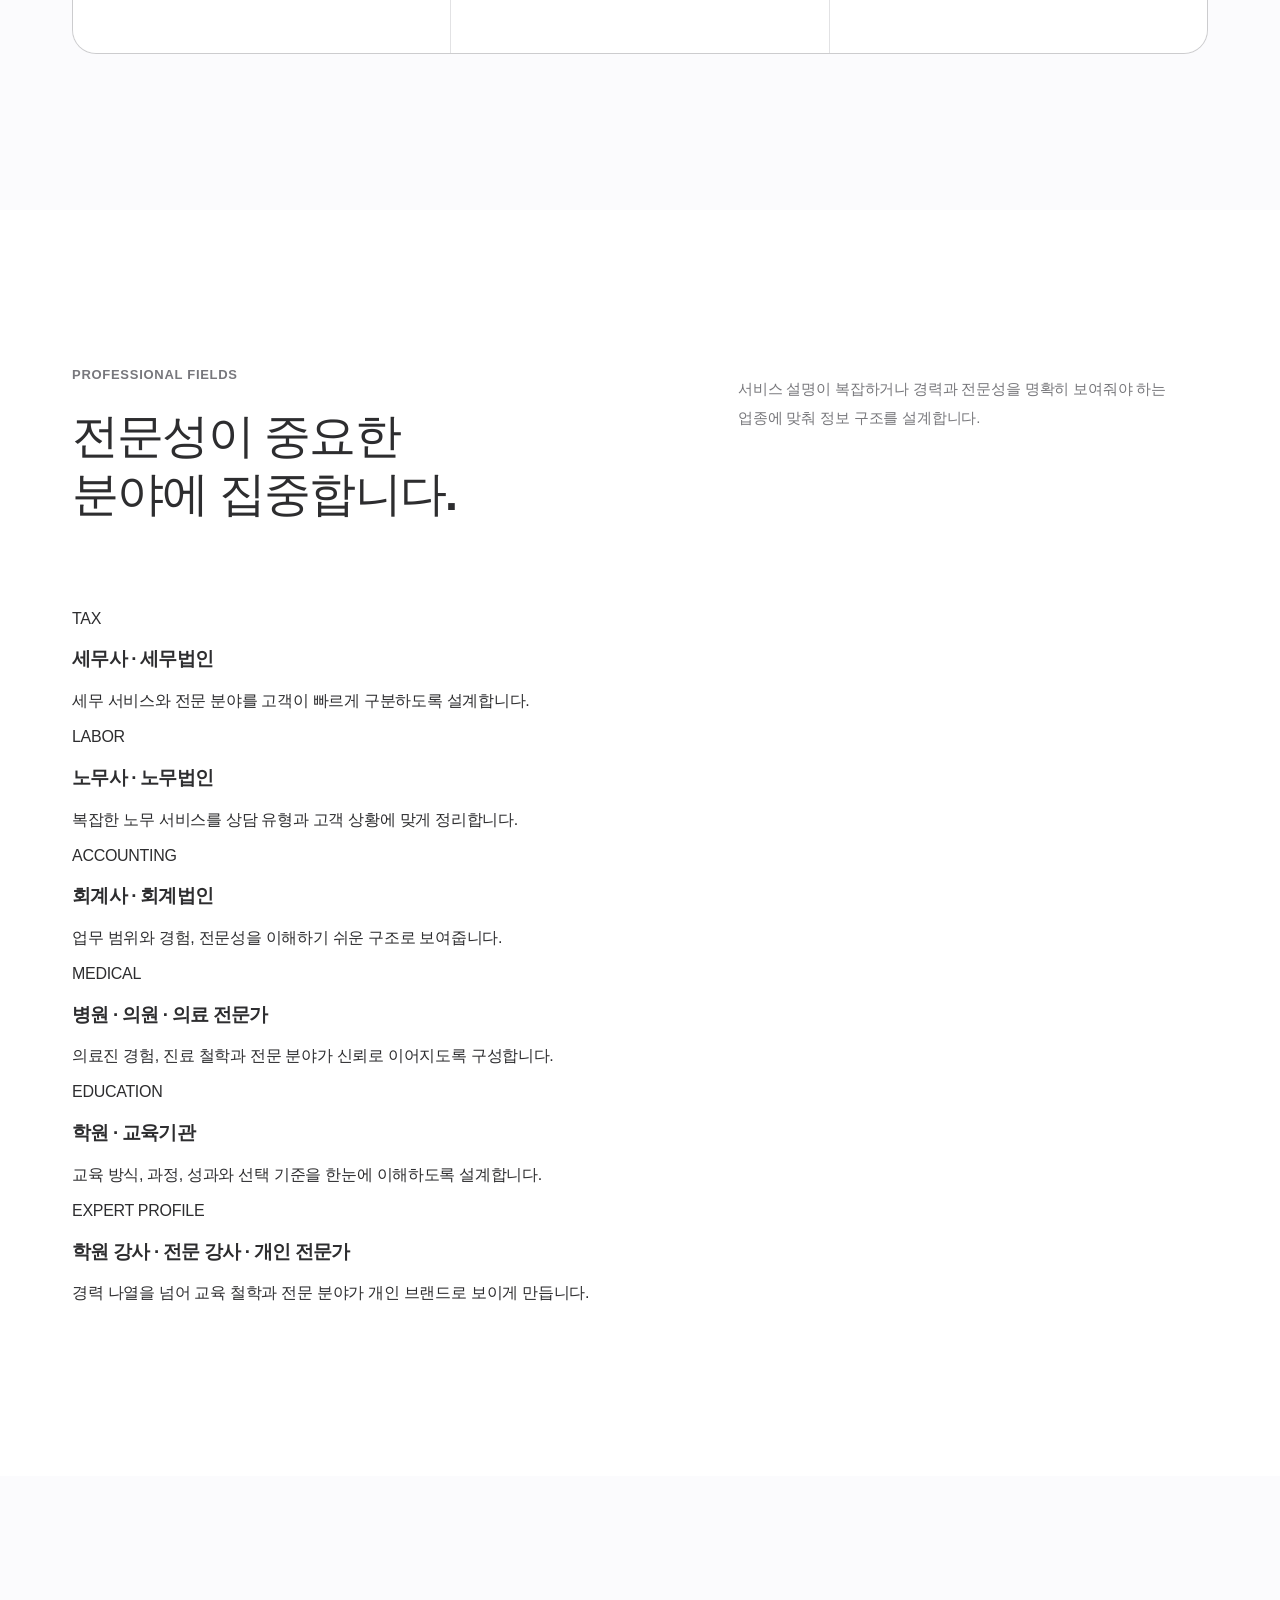
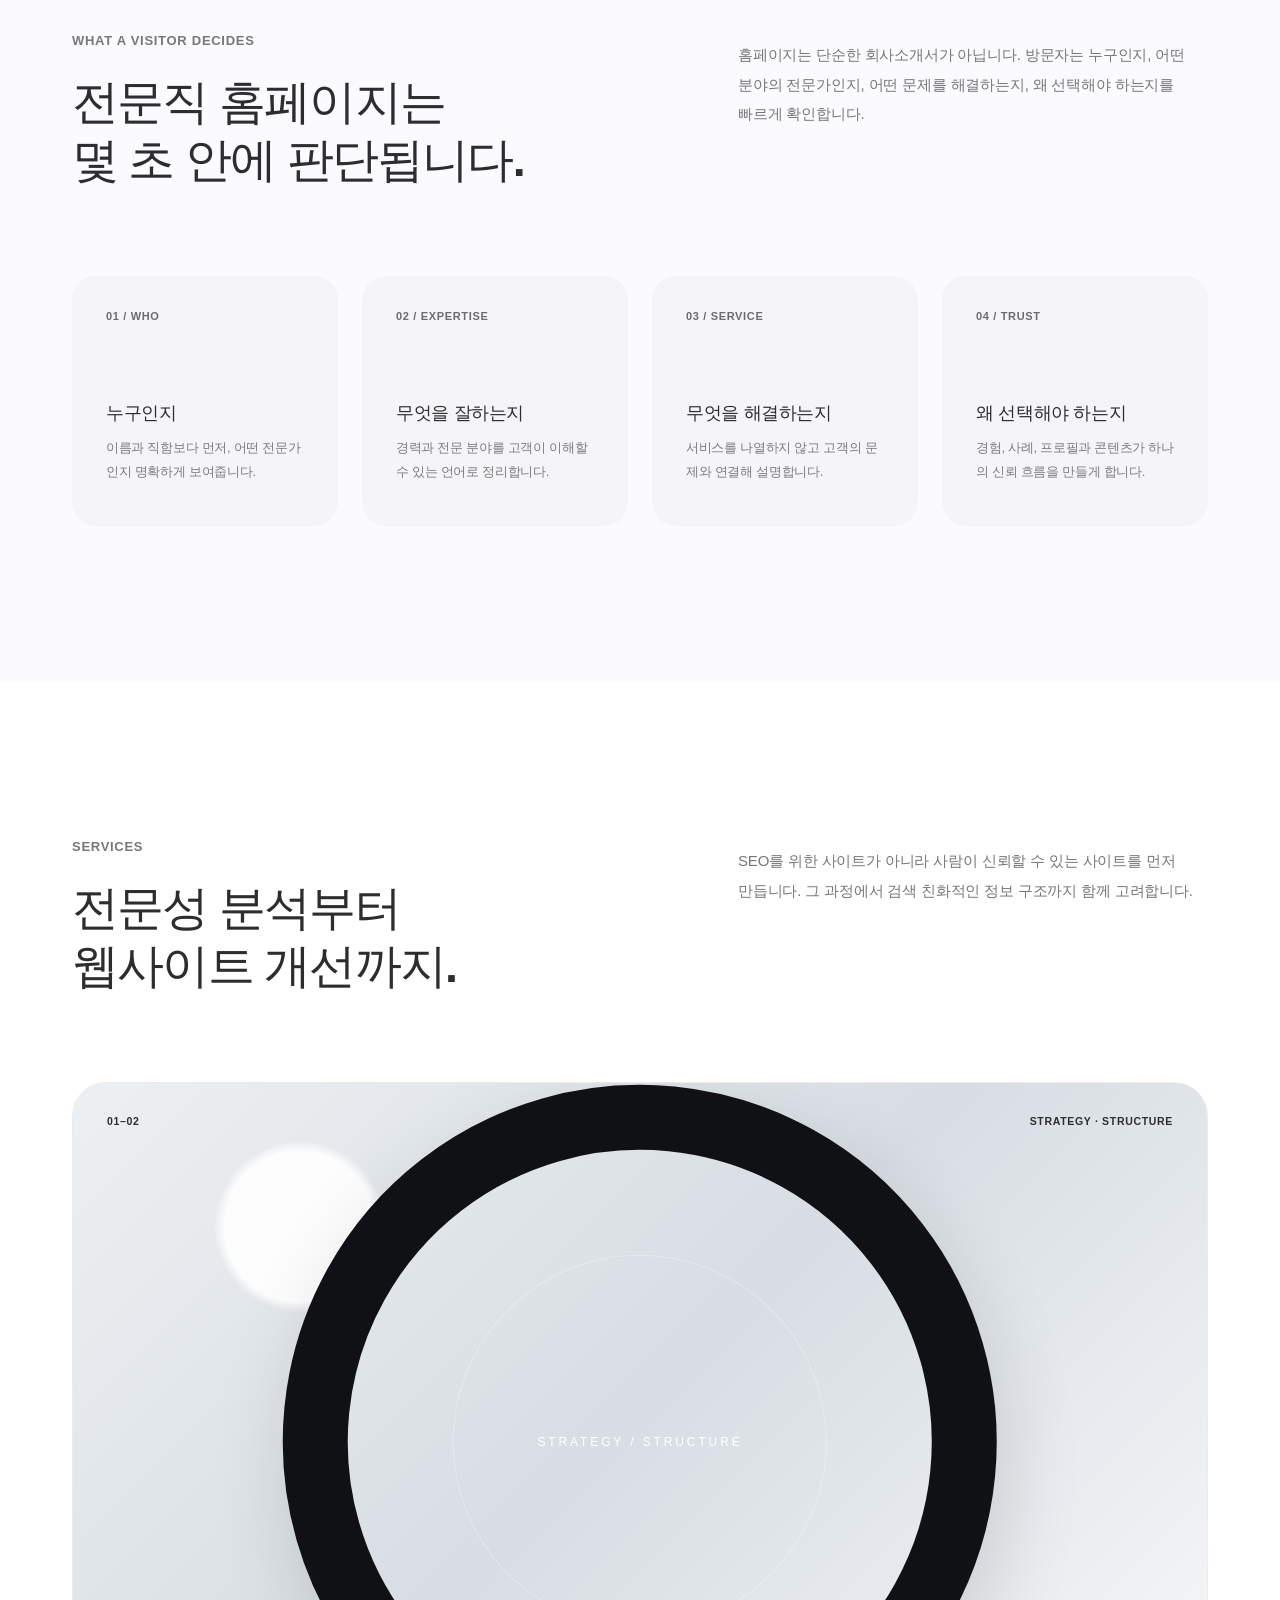
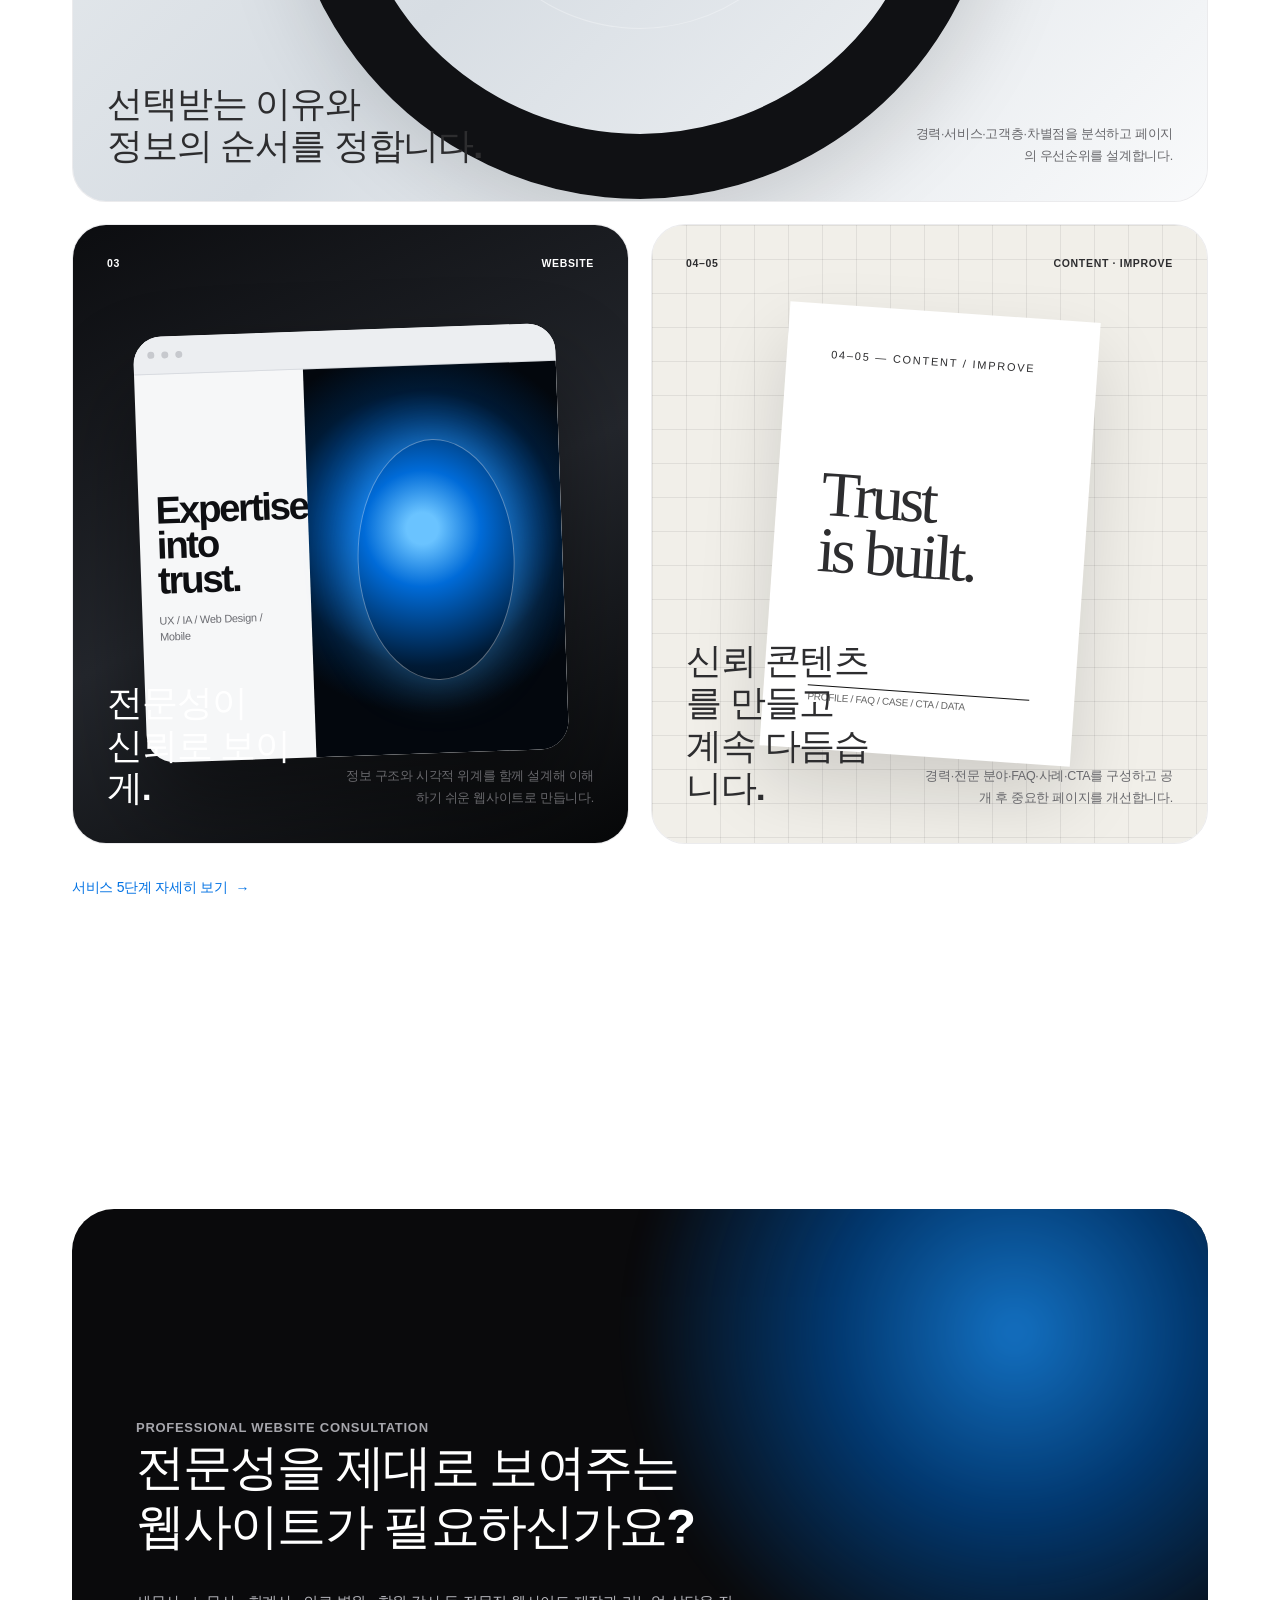
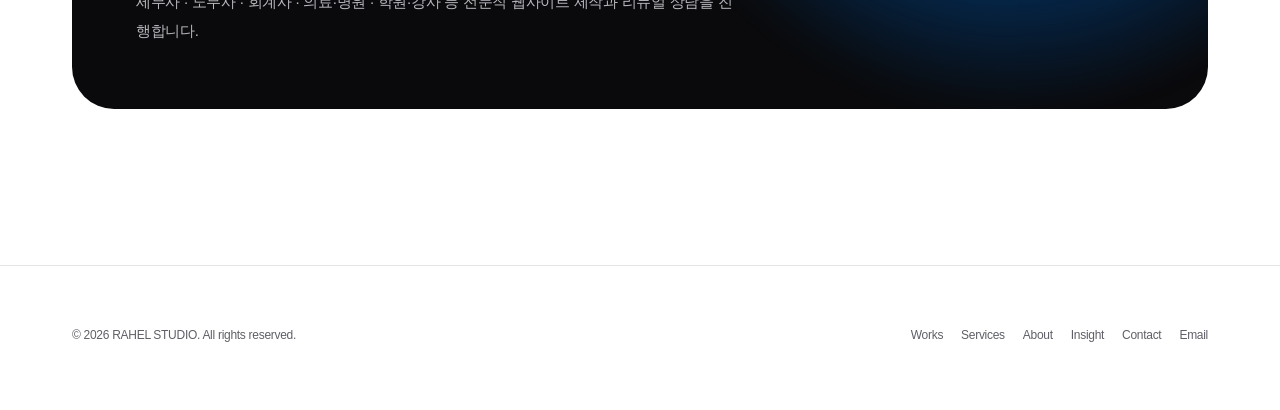
==== commit b064b619: "히어로 카피 수정 및 제목 크기 조정 - 히어로 리드 문구를 '전문직 프로필 & 웹사이트 : ( 세무사, 노무사, 회계사, 변호사 등 )'으로 변경 - 히어로 제목(rs-home-" ====
--- a/index.html
+++ b/index.html
@@ -27,7 +27,7 @@
 <link rel="icon" href="assets/favicon-32.png" sizes="32x32" type="image/png">
 <link rel="apple-touch-icon" href="assets/apple-touch-icon.png">
 <link rel="manifest" href="site.webmanifest">
-<link rel="stylesheet" href="assets/rahel.css?v=20260726-1820">
+<link rel="stylesheet" href="assets/rahel.css?v=20260726-1900">
 <script src="assets/rahel.js" defer></script>
 <script type="application/ld+json">
 {
@@ -80,7 +80,7 @@
     <div class="rs-hero-copy">
       <div class="rs-eyebrow" data-ko="PROFESSIONAL WEBSITE STUDIO" data-en="PROFESSIONAL WEBSITE STUDIO">PROFESSIONAL WEBSITE STUDIO</div>
       <h1 class="rs-home-title" data-ko="10년 이상 웹사이트의 품질을 평가해온<span class='soft'>전문가에게 맡기세요.</span>" data-en="Work with a professional who has evaluated website quality<span class='soft'>for over 10 years.</span>"><span>10년 이상 웹사이트의 품질을 평가해온</span><span class="soft">전문가에게 맡기세요.</span></h1>
-      <p class="rs-lead" data-ko="세무사 · 노무사 · 회계사 · 의료·병원 · 학원·강사 등<br>전문가의 경험과 강점을 분석해 고객이 이해하고 신뢰할 수 있는 웹사이트로 설계합니다." data-en="For tax accountants, labor consultants, CPAs, medical practices, academies, instructors, and independent experts. We turn experience and strengths into a website clients can understand and trust.">세무사 · 노무사 · 회계사 · 의료·병원 · 학원·강사 등<br>전문가의 경험과 강점을 분석해 고객이 이해하고 신뢰할 수 있는 웹사이트로 설계합니다.</p>
+      <p class="rs-lead" data-ko="전문직 프로필 &amp; 웹사이트 : ( 세무사, 노무사, 회계사, 변호사 등 )<br>전문가의 경험과 강점을 분석해 고객이 이해하고 신뢰할 수 있는 웹사이트로 설계합니다." data-en="Professional profiles &amp; websites: (tax accountants, labor consultants, CPAs, lawyers, and more). We turn experience and strengths into a website clients can understand and trust.">전문직 프로필 &amp; 웹사이트 : ( 세무사, 노무사, 회계사, 변호사 등 )<br>전문가의 경험과 강점을 분석해 고객이 이해하고 신뢰할 수 있는 웹사이트로 설계합니다.</p>
       <div class="rs-hero-links">
         <a class="rs-link blue" href="contact.html"><span data-ko="전문직 웹사이트 상담" data-en="Website consultation">전문직 웹사이트 상담</span><span class="arrow">→</span></a>
         <a class="rs-link" href="works.html"><span data-ko="포트폴리오 보기" data-en="View portfolio">포트폴리오 보기</span><span class="arrow">↗</span></a>
--- a/assets/rahel.css
+++ b/assets/rahel.css
@@ -994,7 +994,7 @@
 .rs-home-title{
   max-width:720px !important;
   margin:30px 0 36px !important;
-  font-size:clamp(42px,4.15vw,62px) !important;
+  font-size:clamp(46px,4.55vw,70px) !important;
   line-height:1.19 !important;
   letter-spacing:-.042em !important;
   font-weight:590 !important;
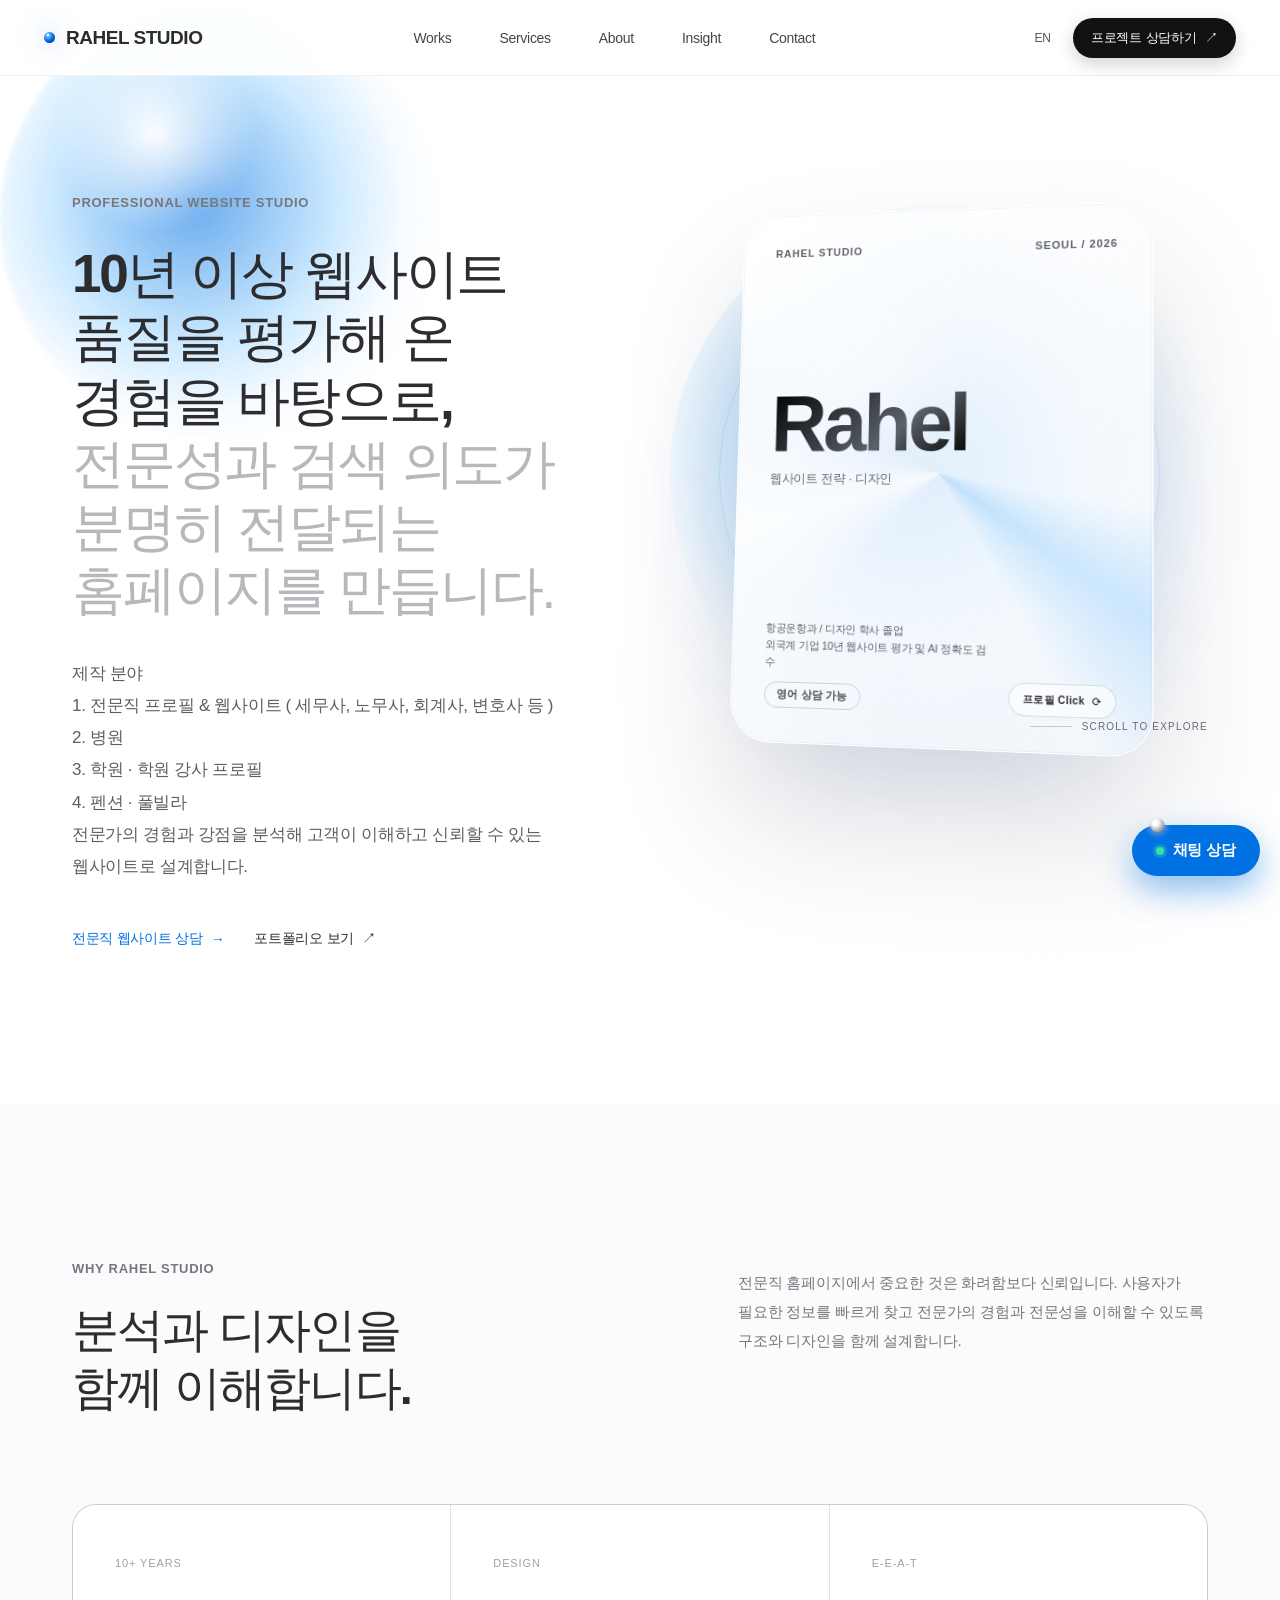
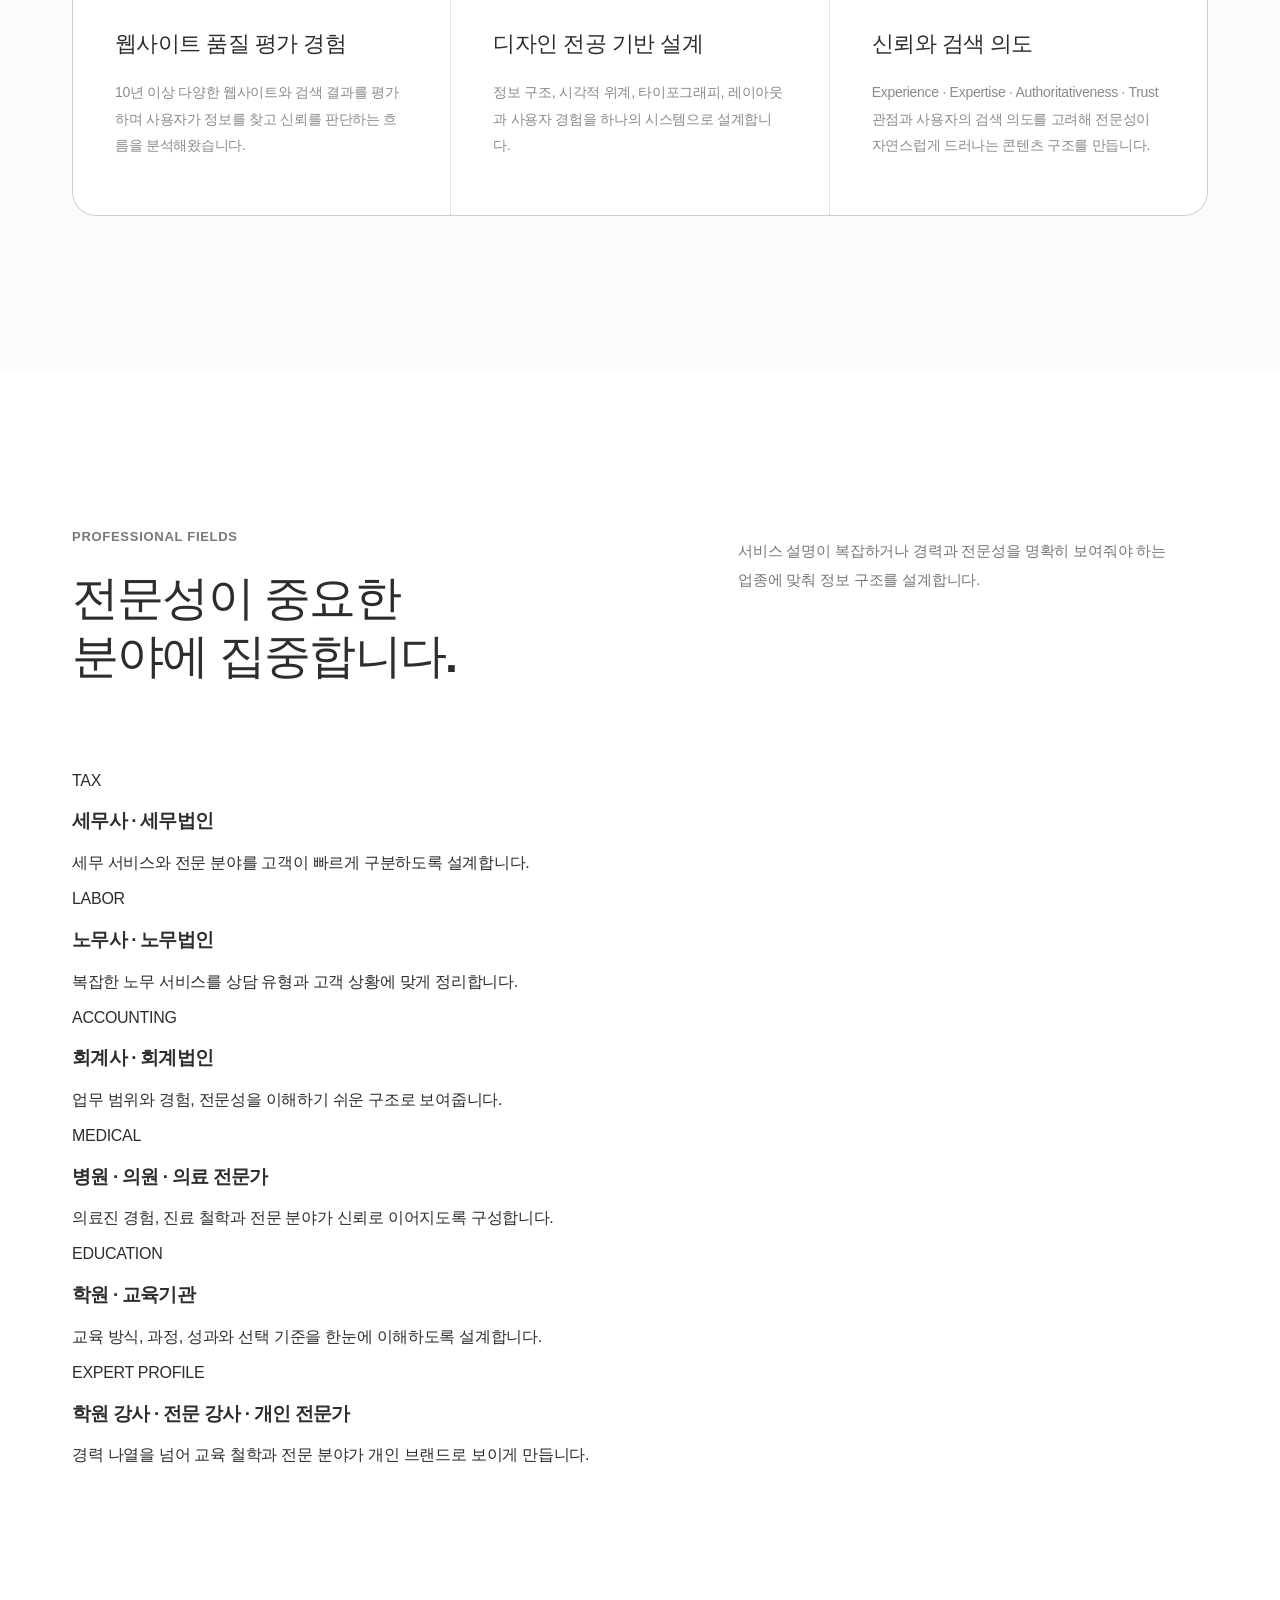
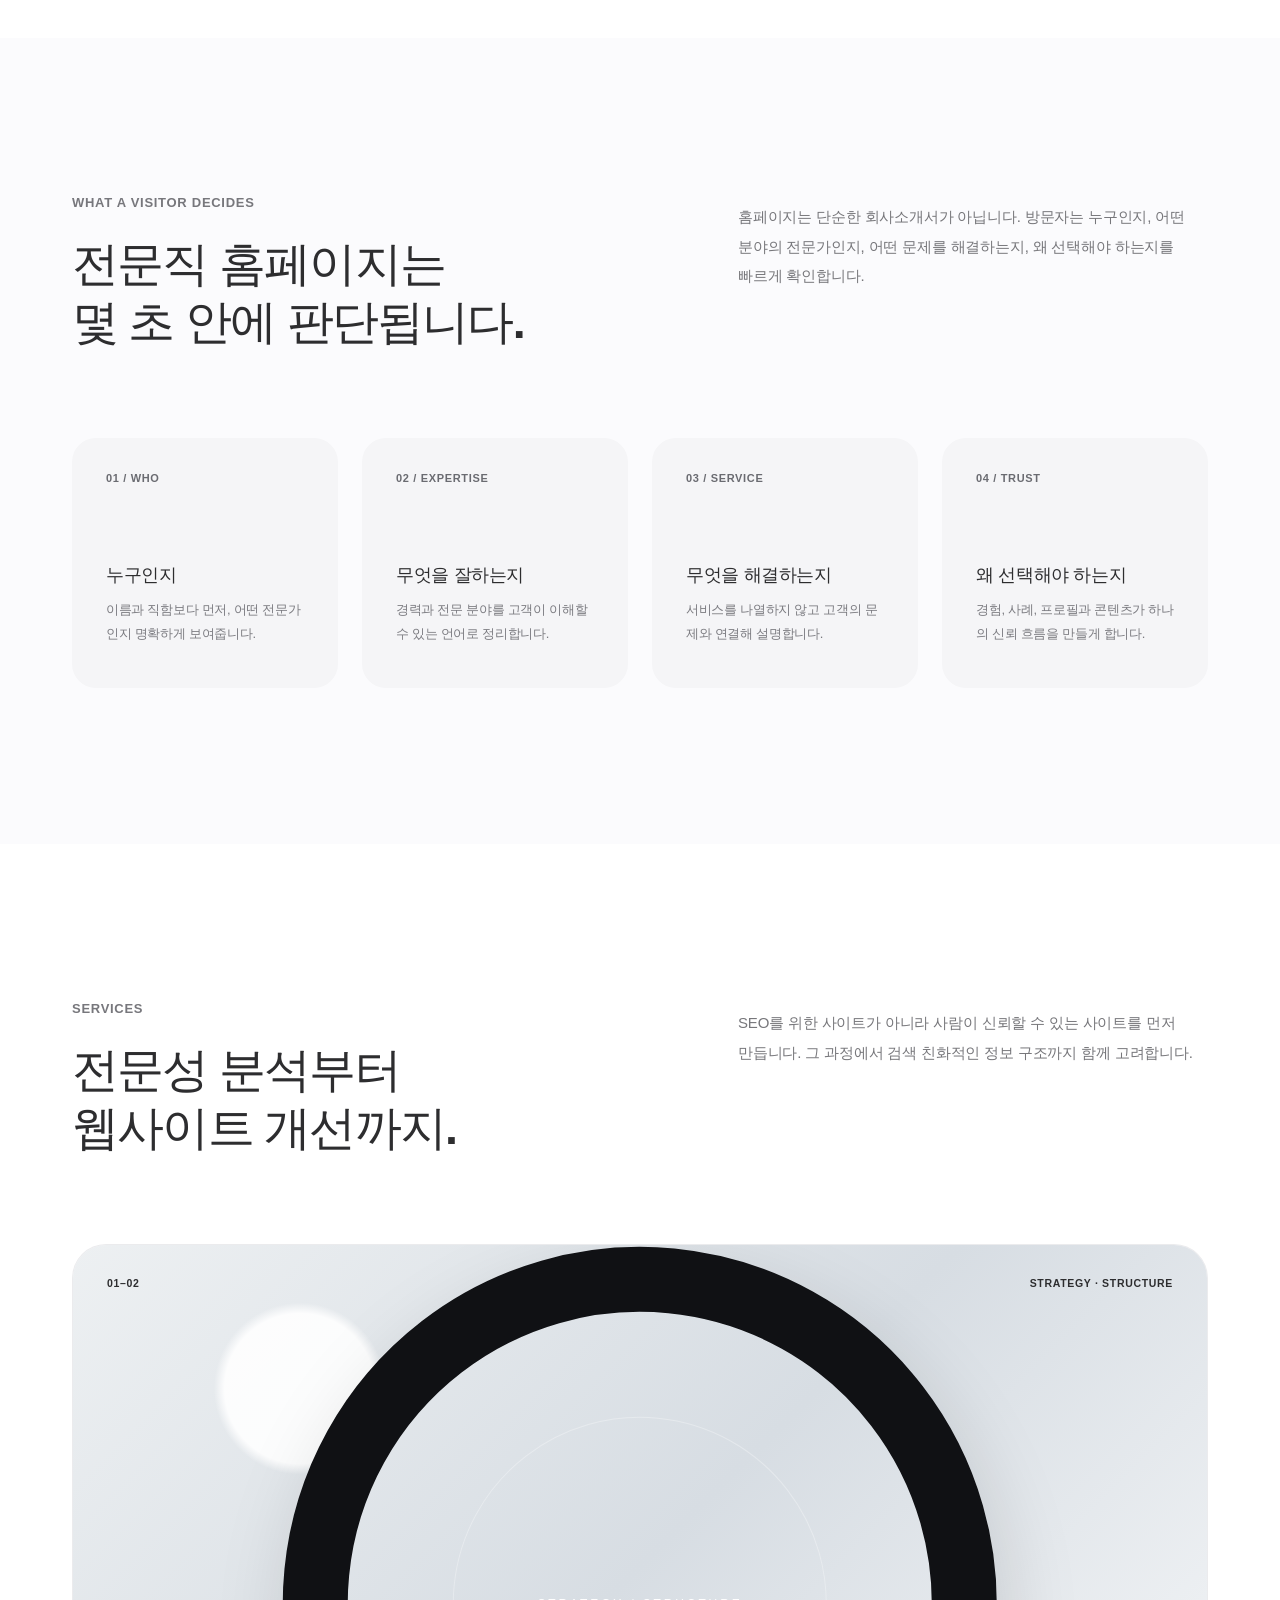
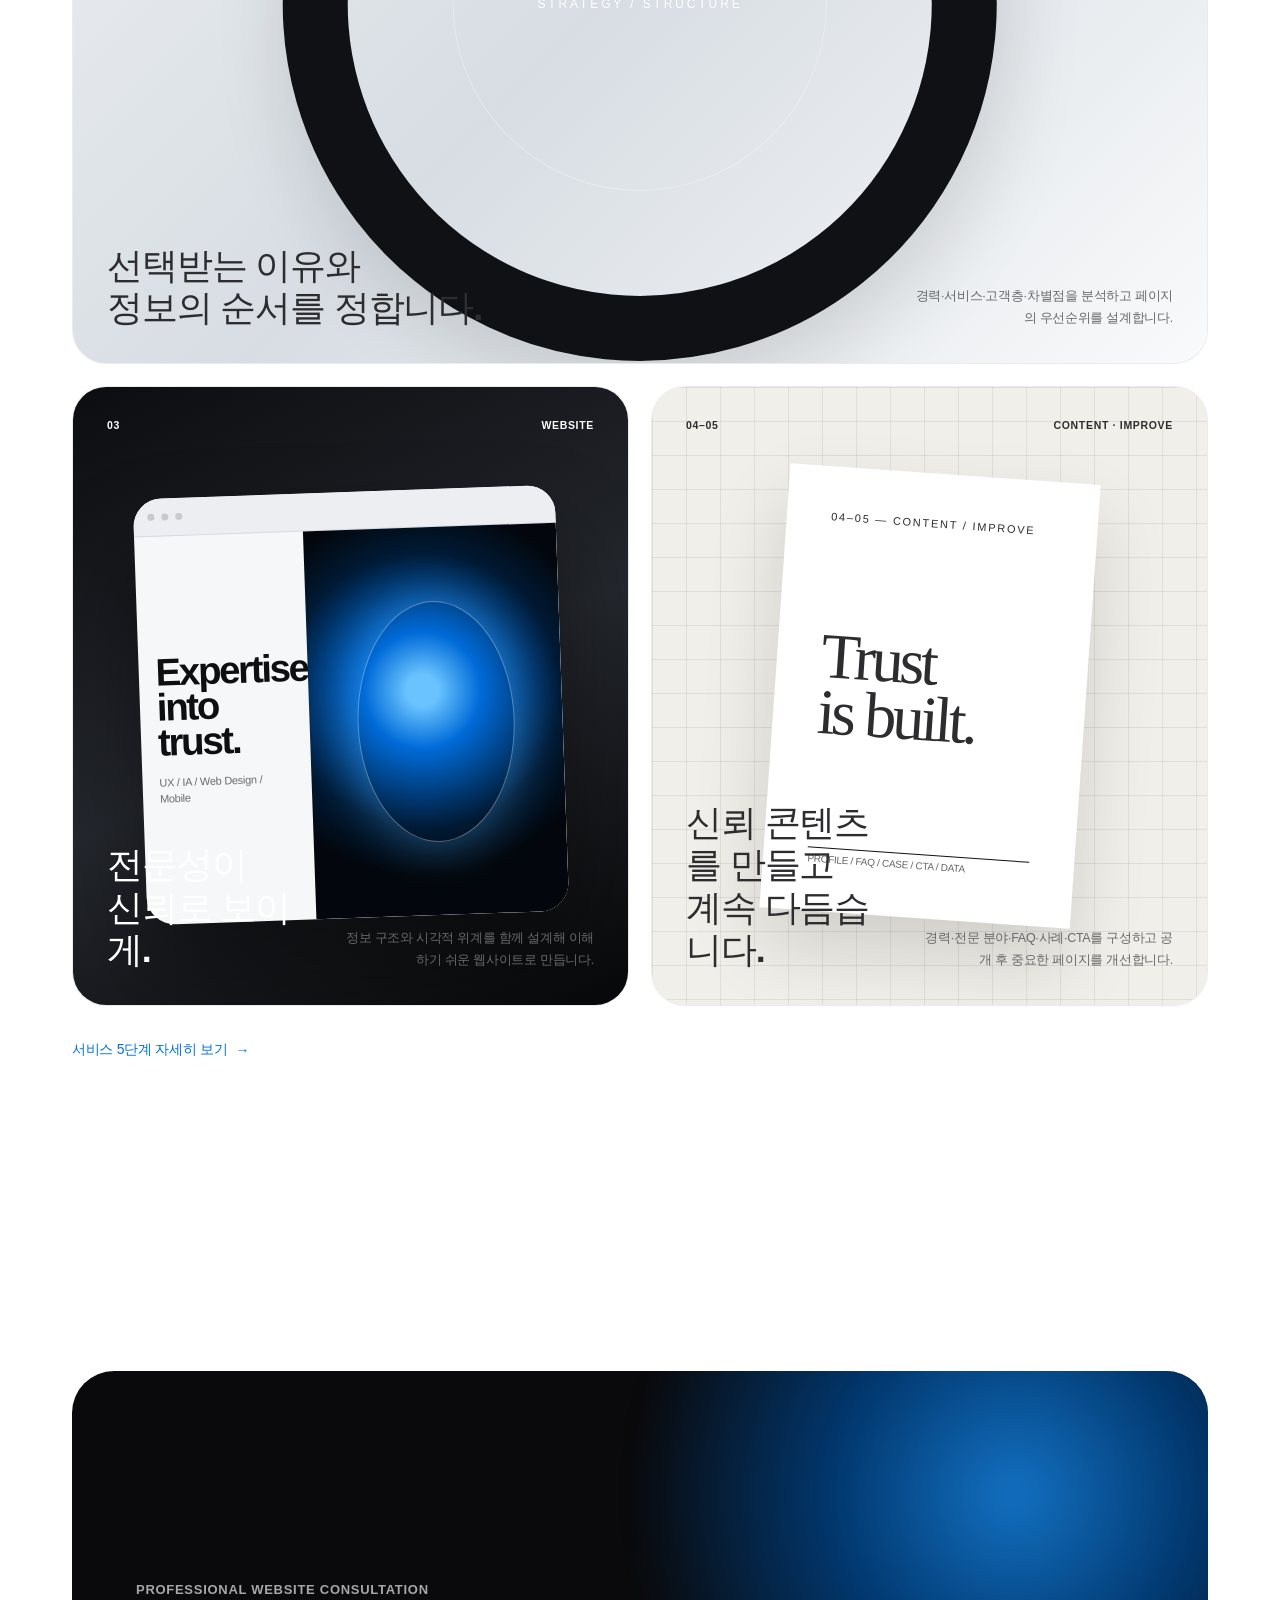
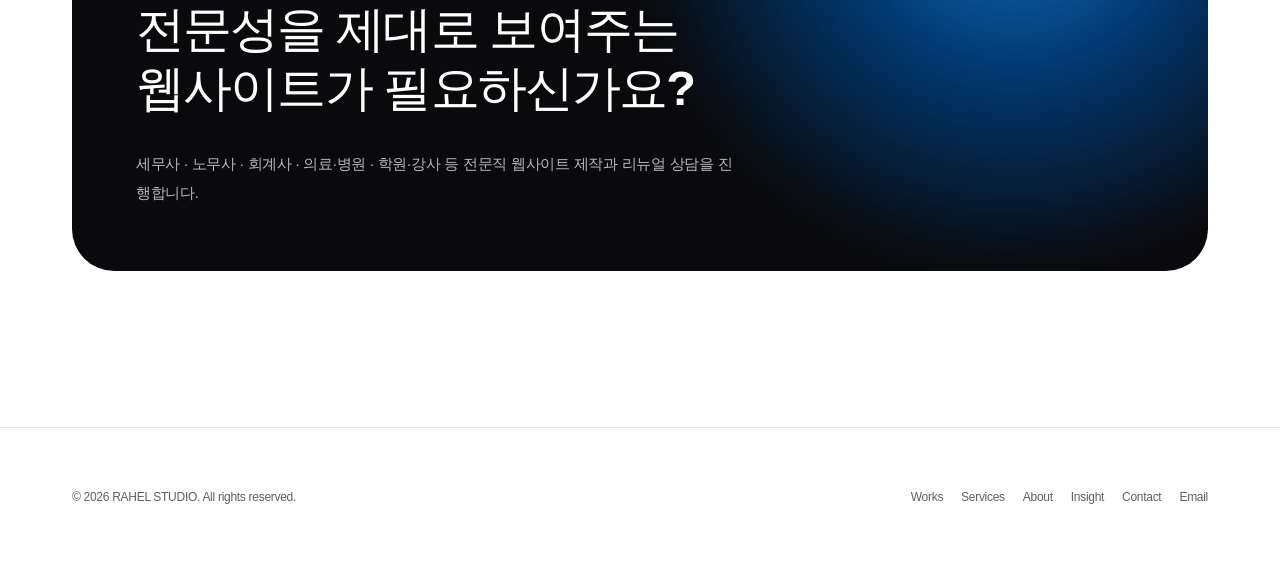
==== commit f17419a7: "프로필 카드·히어로 문구 교체 (스타일/폰트 크기 유지) 프로필 카드 앞면: - 자격: 항공운항과/디자인 학사 졸업, 외국계 기업 10년 웹사이트 평가 및 AI 정확도 검수 - 배" ====
--- a/index.html
+++ b/index.html
@@ -79,8 +79,8 @@
   <section class="rs-container rs-hero">
     <div class="rs-hero-copy">
       <div class="rs-eyebrow" data-ko="PROFESSIONAL WEBSITE STUDIO" data-en="PROFESSIONAL WEBSITE STUDIO">PROFESSIONAL WEBSITE STUDIO</div>
-      <h1 class="rs-home-title" data-ko="10년 이상 웹사이트의 품질을 평가해온<span class='soft'>전문가에게 맡기세요.</span>" data-en="Work with a professional who has evaluated website quality<span class='soft'>for over 10 years.</span>"><span>10년 이상 웹사이트의 품질을 평가해온</span><span class="soft">전문가에게 맡기세요.</span></h1>
-      <p class="rs-lead" data-ko="전문직 프로필 &amp; 웹사이트 : ( 세무사, 노무사, 회계사, 변호사 등 )<br>전문가의 경험과 강점을 분석해 고객이 이해하고 신뢰할 수 있는 웹사이트로 설계합니다." data-en="Professional profiles &amp; websites: (tax accountants, labor consultants, CPAs, lawyers, and more). We turn experience and strengths into a website clients can understand and trust.">전문직 프로필 &amp; 웹사이트 : ( 세무사, 노무사, 회계사, 변호사 등 )<br>전문가의 경험과 강점을 분석해 고객이 이해하고 신뢰할 수 있는 웹사이트로 설계합니다.</p>
+      <h1 class="rs-home-title" data-ko="10년 이상 웹사이트 품질을 평가해 온 경험을 바탕으로,<span class='soft'>전문성과 검색 의도가 분명히 전달되는 홈페이지를 만듭니다.</span>" data-en="Built on 10+ years of evaluating website quality,<span class='soft'>I build homepages that clearly convey expertise and search intent.</span>"><span>10년 이상 웹사이트 품질을 평가해 온 경험을 바탕으로,</span><span class="soft">전문성과 검색 의도가 분명히 전달되는 홈페이지를 만듭니다.</span></h1>
+      <p class="rs-lead" data-ko="제작 분야<br>1. 전문직 프로필 &amp; 웹사이트 ( 세무사, 노무사, 회계사, 변호사 등 )<br>2. 병원<br>3. 학원 · 학원 강사 프로필<br>4. 펜션 · 풀빌라<br>전문가의 경험과 강점을 분석해 고객이 이해하고 신뢰할 수 있는 웹사이트로 설계합니다." data-en="Fields<br>1. Professional profiles &amp; websites (tax accountants, labor consultants, CPAs, lawyers, etc.)<br>2. Clinics &amp; hospitals<br>3. Academies · instructor profiles<br>4. Pensions · pool villas<br>We analyze each expert's experience and strengths to design a website clients can understand and trust.">제작 분야<br>1. 전문직 프로필 &amp; 웹사이트 ( 세무사, 노무사, 회계사, 변호사 등 )<br>2. 병원<br>3. 학원 · 학원 강사 프로필<br>4. 펜션 · 풀빌라<br>전문가의 경험과 강점을 분석해 고객이 이해하고 신뢰할 수 있는 웹사이트로 설계합니다.</p>
       <div class="rs-hero-links">
         <a class="rs-link blue" href="contact.html"><span data-ko="전문직 웹사이트 상담" data-en="Website consultation">전문직 웹사이트 상담</span><span class="arrow">→</span></a>
         <a class="rs-link" href="works.html"><span data-ko="포트폴리오 보기" data-en="View portfolio">포트폴리오 보기</span><span class="arrow">↗</span></a>
@@ -99,22 +99,23 @@
               </div>
               <div class="rs-card-bottom">
                 <div class="rs-cred-wrap">
-                  <span class="rs-cred" data-ko="디자인 전공<br>10년+ 웹사이트 품질 평가" data-en="Design major<br>10+ yrs website quality evaluation">디자인 전공<br>10년+ 웹사이트 품질 평가</span>
-                  <span class="rs-chip-badge" data-ko="전문직 웹사이트 제작" data-en="Professional websites">전문직 웹사이트 제작</span>
+                  <span class="rs-cred" data-ko="항공운항과 / 디자인 학사 졸업<br>외국계 기업 10년 웹사이트 평가 및 AI 정확도 검수" data-en="Aviation Operations / B.A. in Design<br>10 yrs website evaluation &amp; AI accuracy QA at global firms">항공운항과 / 디자인 학사 졸업<br>외국계 기업 10년 웹사이트 평가 및 AI 정확도 검수</span>
+                  <span class="rs-chip-badge" data-ko="영어 상담 가능" data-en="English consultation available">영어 상담 가능</span>
                 </div>
-                <button class="rs-flip-btn" type="button" aria-label="포트폴리오 카드 뒤집기"><span data-ko="전문 분야" data-en="Focus">전문 분야</span> ⟳</button>
+                <button class="rs-flip-btn" type="button" aria-label="프로필 카드 뒤집기"><span data-ko="프로필 Click" data-en="Profile Click">프로필 Click</span> ⟳</button>
               </div>
             </div>
           </div>
           <div class="rs-card-face rs-card-back">
             <div class="rs-card-content">
               <div class="rs-card-top">
-                <span>PROFESSIONAL FIELDS</span>
+                <span>PROFILE</span>
                 <button class="rs-flip-btn rs-flip-back" type="button" aria-label="앞면으로 돌아가기"><span data-ko="뒤로" data-en="Back">뒤로</span> ⟲</button>
               </div>
               <div class="rs-back-body">
-                <p class="rs-back-lead" data-ko="전문직 · 전문가 프로필 웹사이트" data-en="Professional &amp; expert-profile websites">전문직 · 전문가 프로필 웹사이트</p>
-                <p class="rs-back-clients" data-ko="세무사 · 노무사 · 회계사 · 의료·병원 · 학원 · 강사 · 개인 전문가" data-en="Tax · Labor · Accounting · Medical · Academy · Instructor · Independent expert">세무사 · 노무사 · 회계사 · 의료·병원 · 학원 · 강사 · 개인 전문가</p>
+                <p class="rs-back-lead" data-ko="프로필" data-en="Profile">프로필</p>
+                <p class="rs-back-clients" data-ko="H대학교 항공운항과 졸업<br>K대학교 디자인학사 졸업<br>TELUS, Appen, RWS 등 외국계 기업 근무<br>웹사이트 전문 평가사 경력<br>AI 오류 및 정확도 검수 경력<br>웹사이트 품질 평가 경력 10년 이상" data-en="Aviation Operations, H University<br>B.A. in Design, K University<br>Worked at global firms incl. TELUS, Appen, RWS<br>Professional website evaluator<br>AI error &amp; accuracy QA experience<br>10+ years of website quality evaluation">H대학교 항공운항과 졸업<br>K대학교 디자인학사 졸업<br>TELUS, Appen, RWS 등 외국계 기업 근무<br>웹사이트 전문 평가사 경력<br>AI 오류 및 정확도 검수 경력<br>웹사이트 품질 평가 경력 10년 이상</p>
+                <p class="rs-back-clients" data-ko="10년 이상 웹사이트 품질을 평가해 온 경험을 바탕으로, 전문성과 검색 의도가 분명히 전달되는 홈페이지를 만듭니다." data-en="Built on 10+ years of evaluating website quality, I build homepages that clearly convey expertise and search intent.">10년 이상 웹사이트 품질을 평가해 온 경험을 바탕으로, 전문성과 검색 의도가 분명히 전달되는 홈페이지를 만듭니다.</p>
               </div>
               <a class="rs-back-cta" href="contact.html"><span data-ko="웹사이트 상담" data-en="Website consultation">웹사이트 상담</span> →</a>
             </div>
--- a/assets/rahel.css
+++ b/assets/rahel.css
@@ -994,7 +994,7 @@
 .rs-home-title{
   max-width:720px !important;
   margin:30px 0 36px !important;
-  font-size:clamp(46px,4.55vw,70px) !important;
+  font-size:clamp(42px,4.15vw,62px) !important;
   line-height:1.19 !important;
   letter-spacing:-.042em !important;
   font-weight:590 !important;
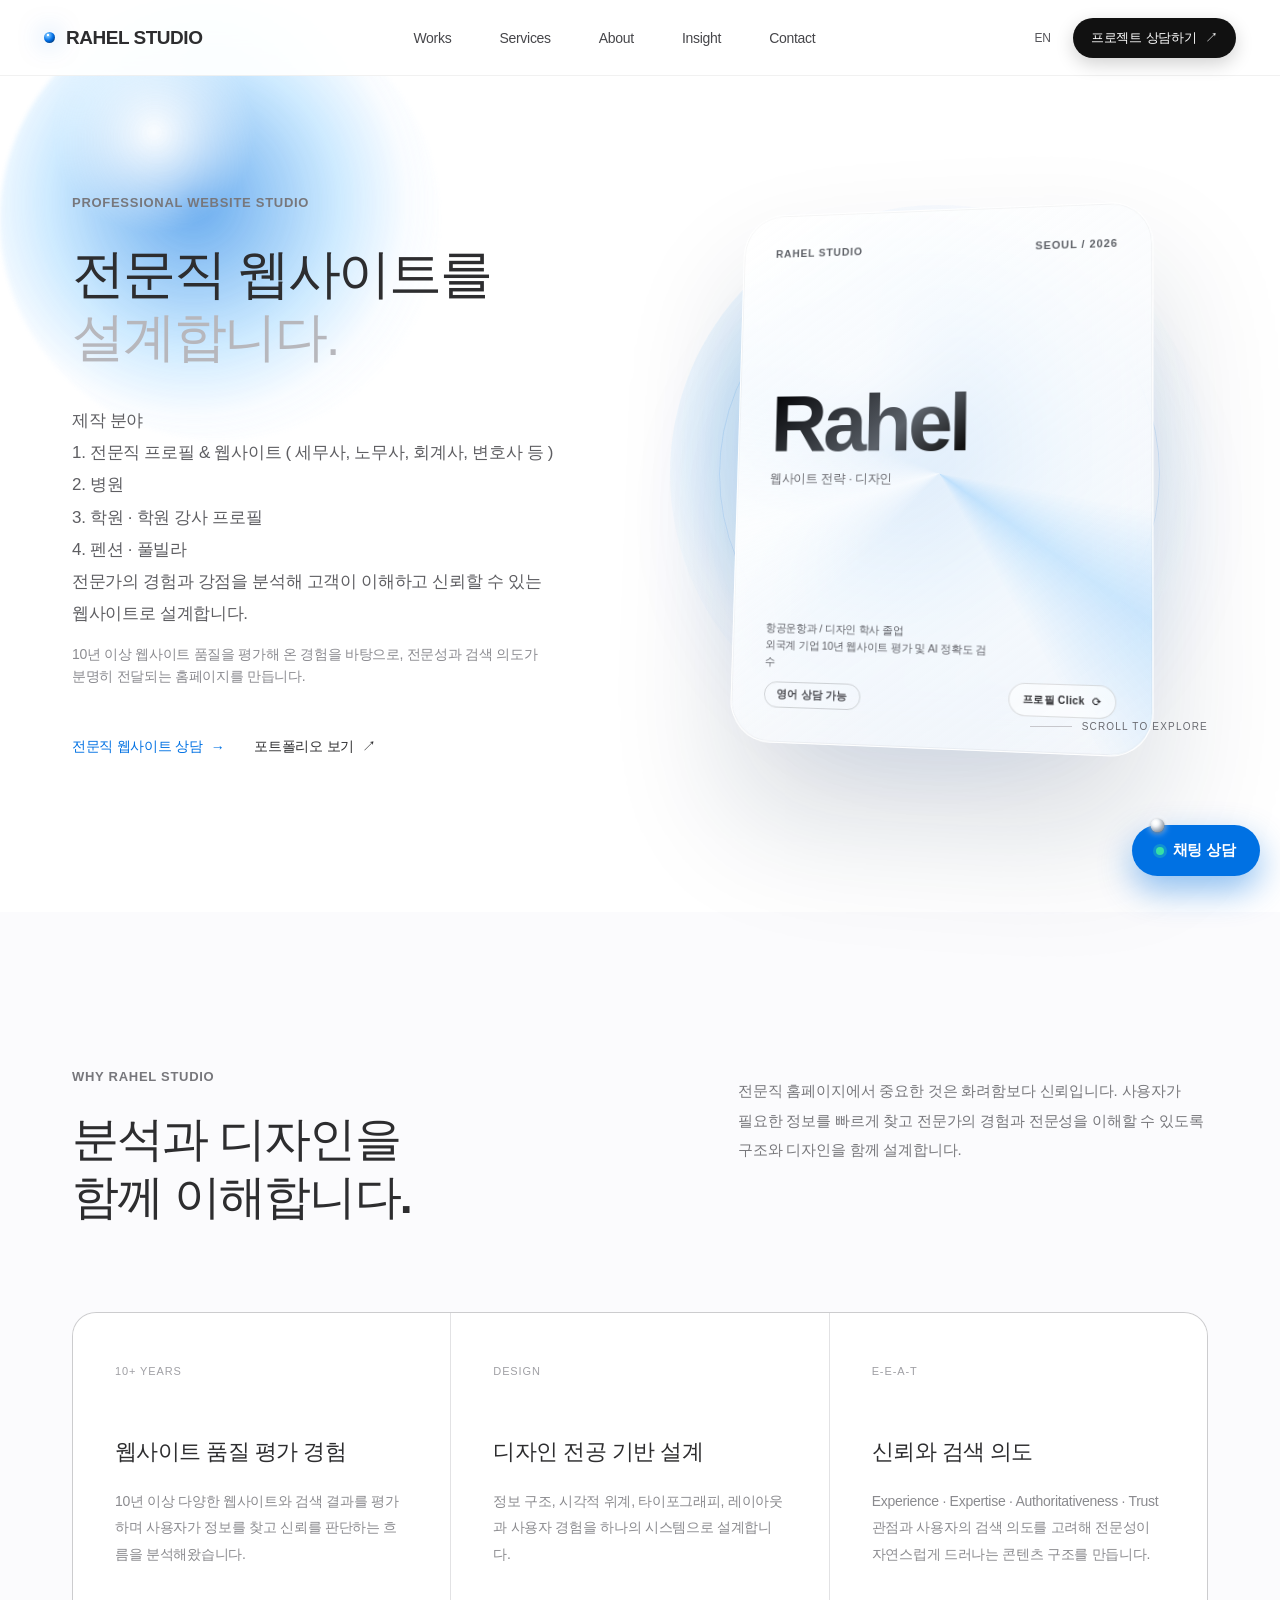
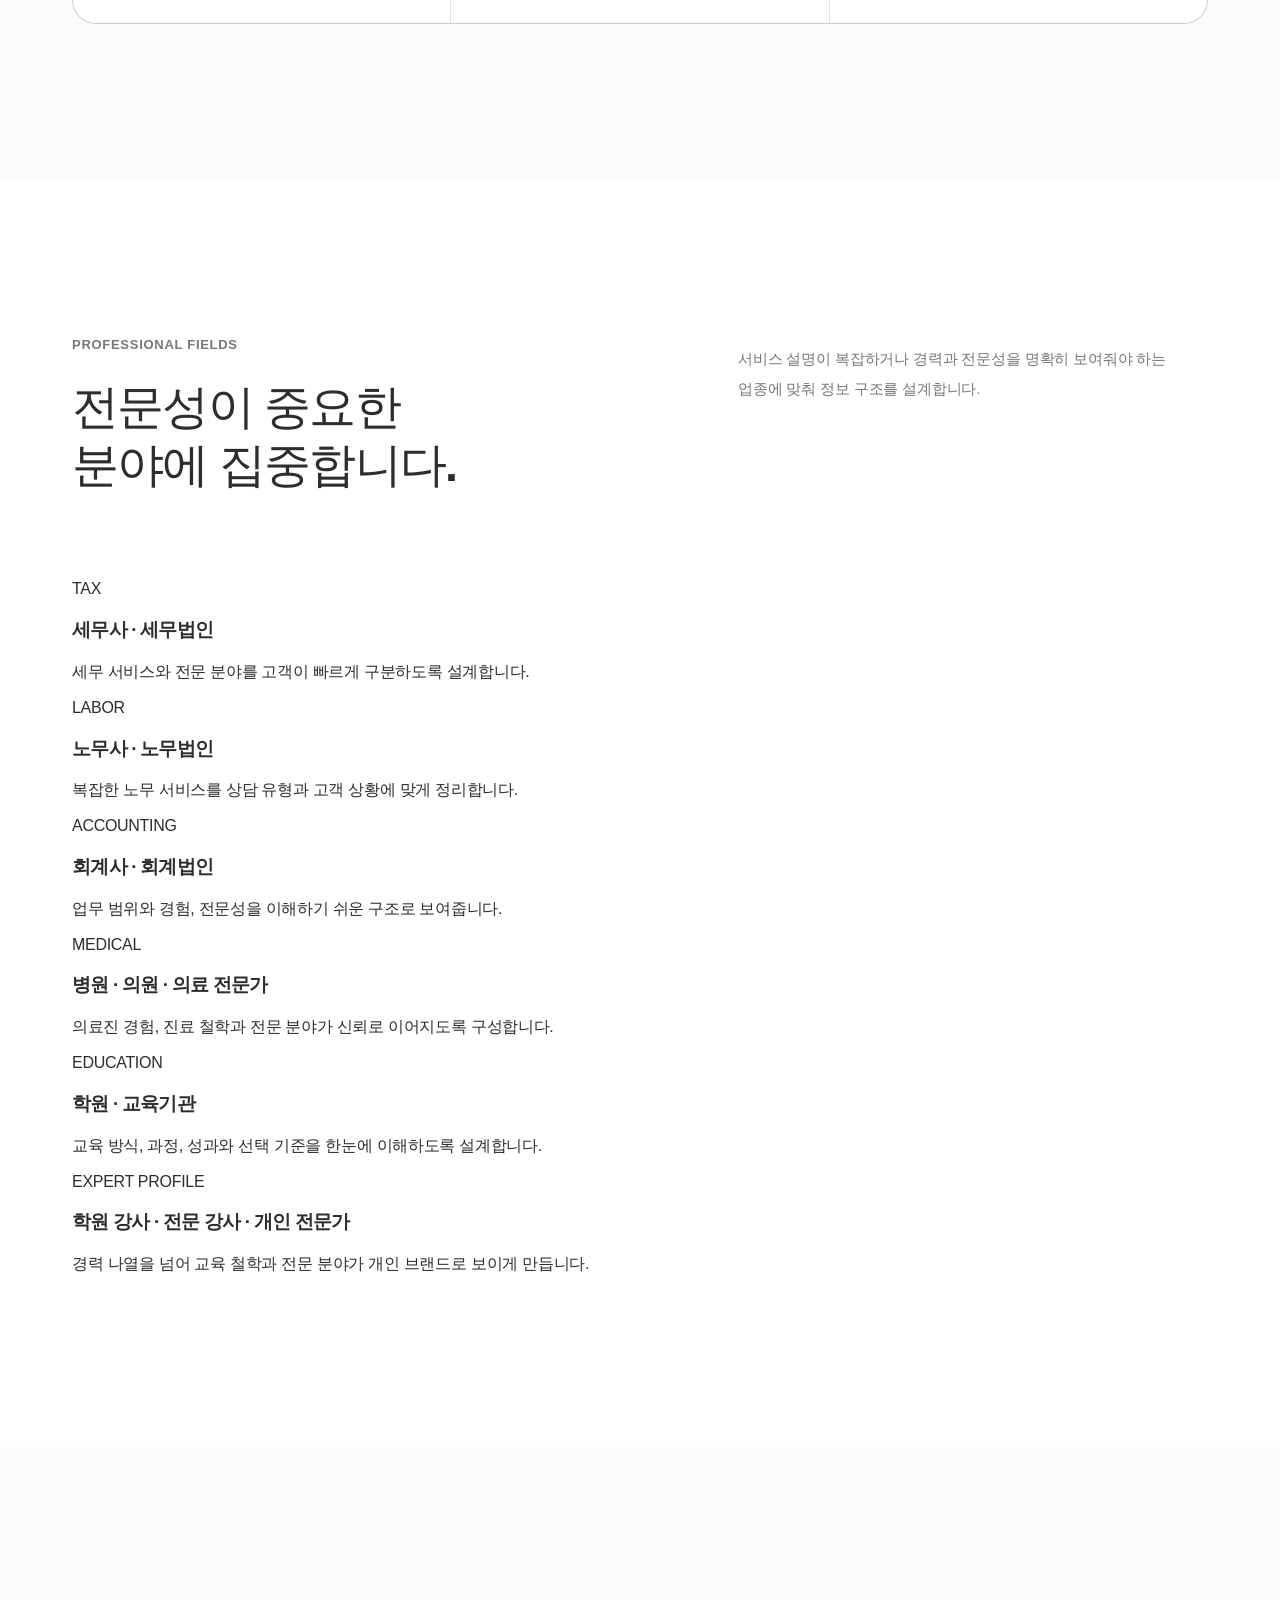
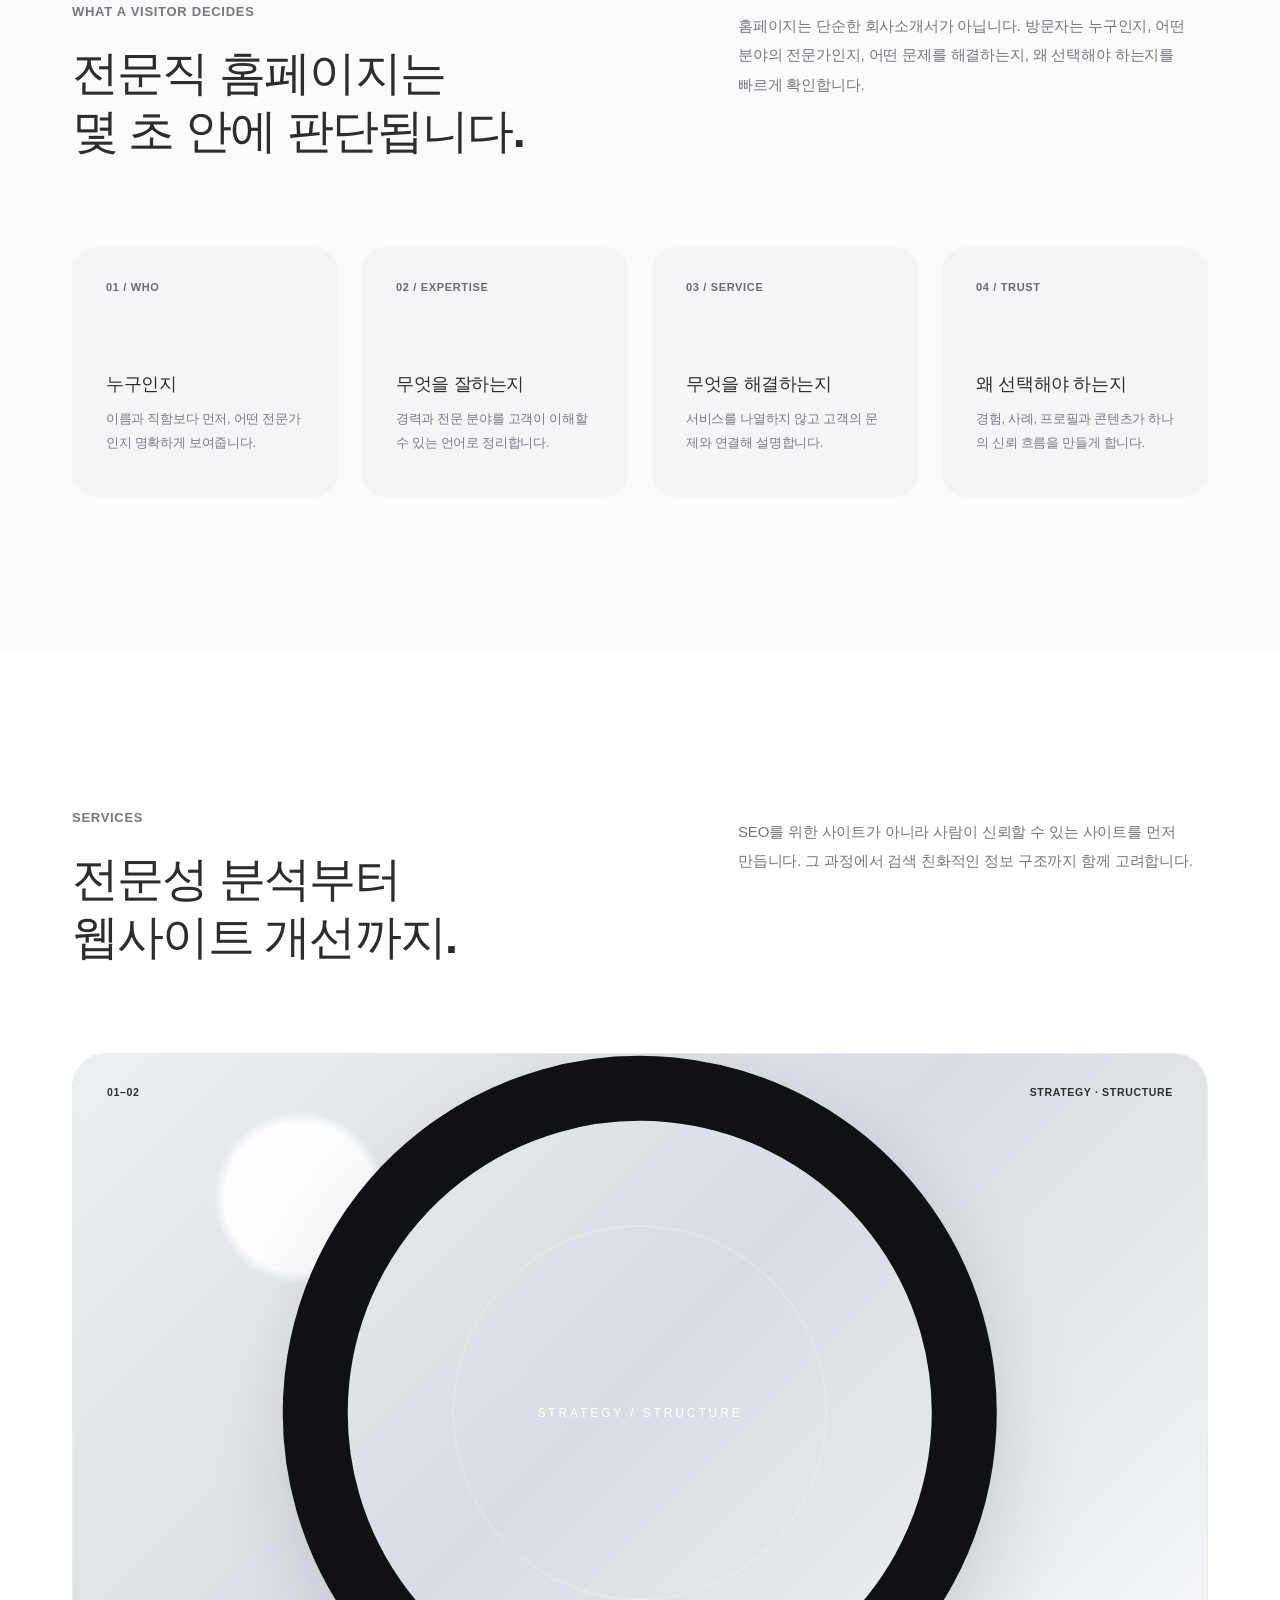
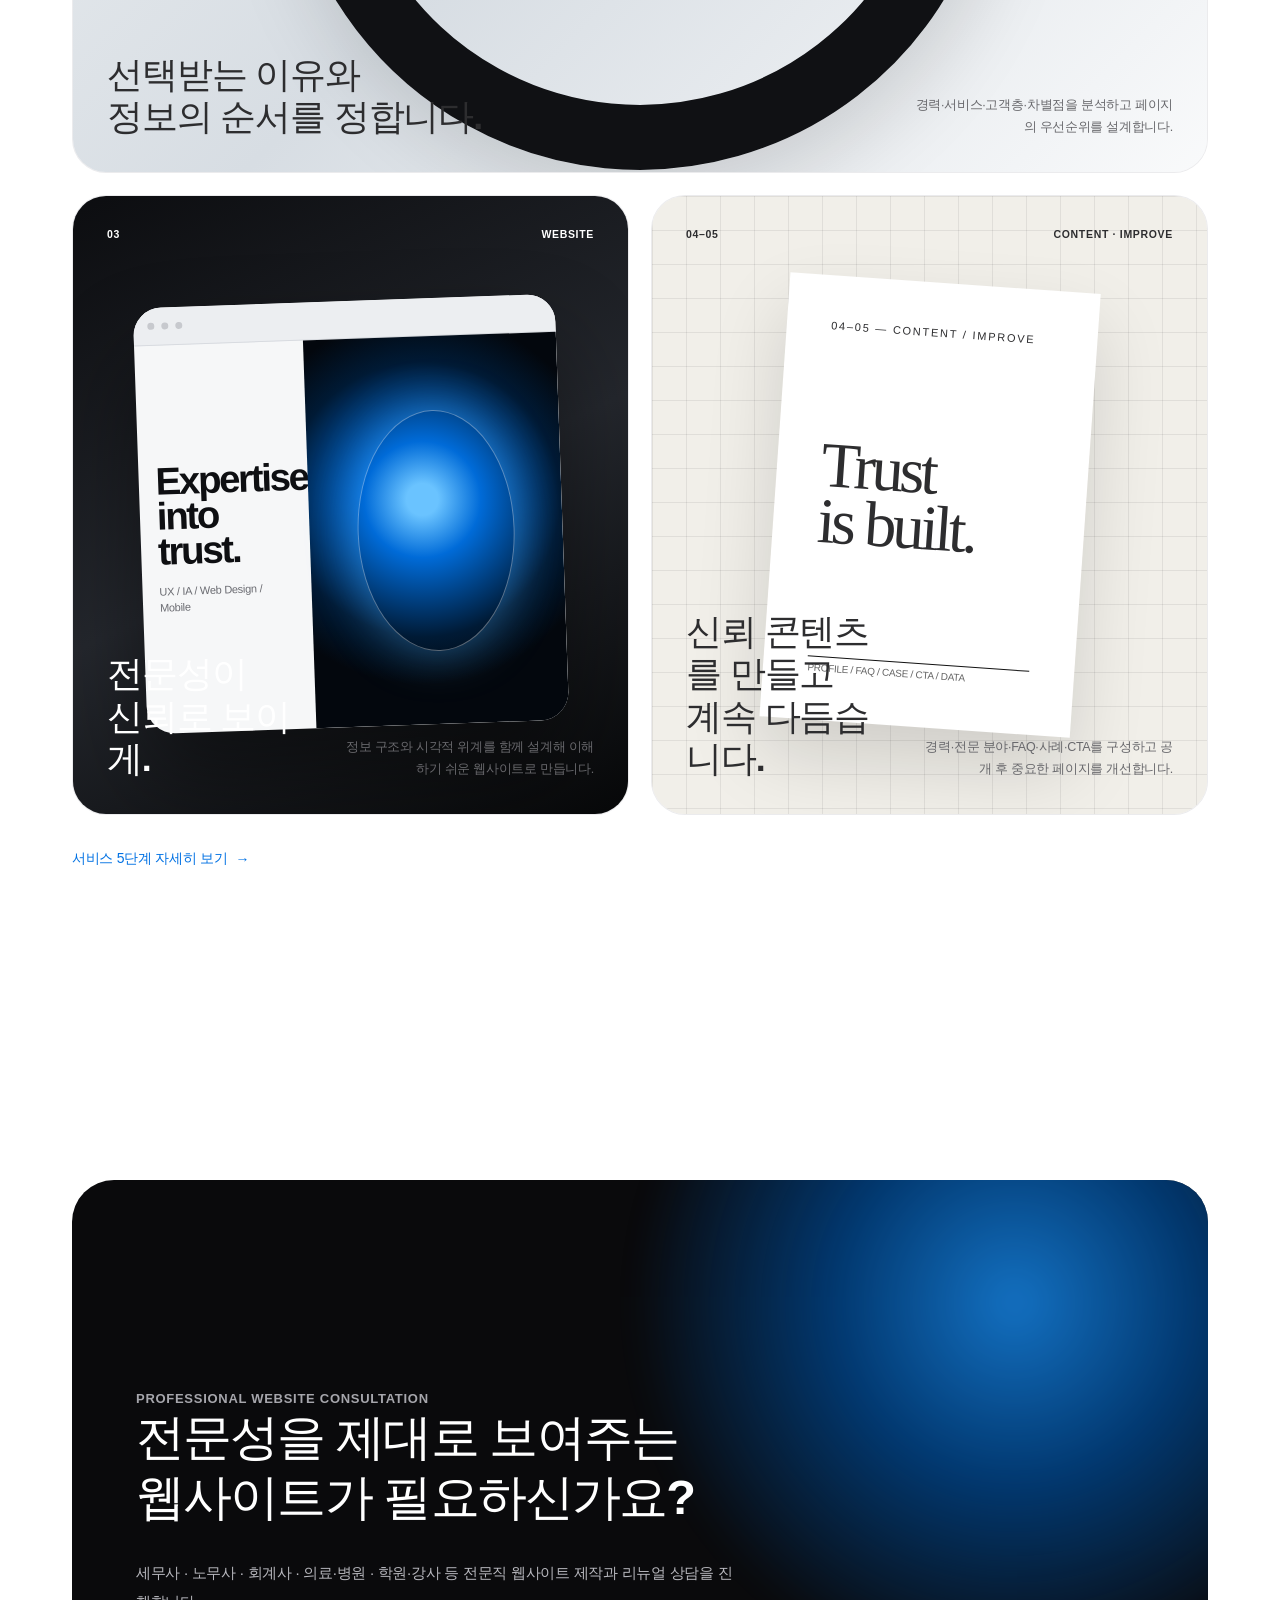
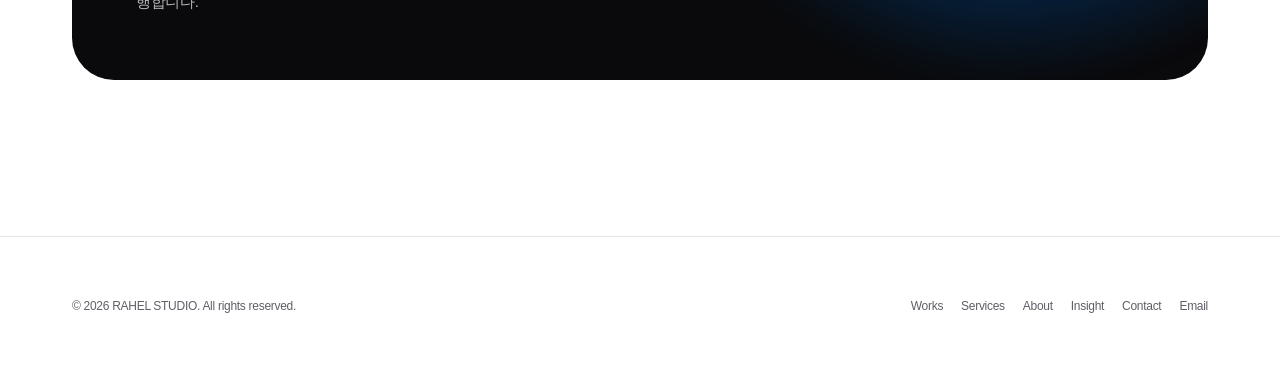
==== commit 2e011892: "히어로 메인 제목·하단 문구 재구성 - 메인 큰 제목: '전문직 웹사이트를 설계합니다.' - '10년 이상 웹사이트 품질을 평가해 온 경험을 바탕으로…' 문장은 리드 하단에 작은 " ====
--- a/index.html
+++ b/index.html
@@ -79,8 +79,8 @@
   <section class="rs-container rs-hero">
     <div class="rs-hero-copy">
       <div class="rs-eyebrow" data-ko="PROFESSIONAL WEBSITE STUDIO" data-en="PROFESSIONAL WEBSITE STUDIO">PROFESSIONAL WEBSITE STUDIO</div>
-      <h1 class="rs-home-title" data-ko="10년 이상 웹사이트 품질을 평가해 온 경험을 바탕으로,<span class='soft'>전문성과 검색 의도가 분명히 전달되는 홈페이지를 만듭니다.</span>" data-en="Built on 10+ years of evaluating website quality,<span class='soft'>I build homepages that clearly convey expertise and search intent.</span>"><span>10년 이상 웹사이트 품질을 평가해 온 경험을 바탕으로,</span><span class="soft">전문성과 검색 의도가 분명히 전달되는 홈페이지를 만듭니다.</span></h1>
-      <p class="rs-lead" data-ko="제작 분야<br>1. 전문직 프로필 &amp; 웹사이트 ( 세무사, 노무사, 회계사, 변호사 등 )<br>2. 병원<br>3. 학원 · 학원 강사 프로필<br>4. 펜션 · 풀빌라<br>전문가의 경험과 강점을 분석해 고객이 이해하고 신뢰할 수 있는 웹사이트로 설계합니다." data-en="Fields<br>1. Professional profiles &amp; websites (tax accountants, labor consultants, CPAs, lawyers, etc.)<br>2. Clinics &amp; hospitals<br>3. Academies · instructor profiles<br>4. Pensions · pool villas<br>We analyze each expert's experience and strengths to design a website clients can understand and trust.">제작 분야<br>1. 전문직 프로필 &amp; 웹사이트 ( 세무사, 노무사, 회계사, 변호사 등 )<br>2. 병원<br>3. 학원 · 학원 강사 프로필<br>4. 펜션 · 풀빌라<br>전문가의 경험과 강점을 분석해 고객이 이해하고 신뢰할 수 있는 웹사이트로 설계합니다.</p>
+      <h1 class="rs-home-title" data-ko="전문직 웹사이트를<span class='soft'>설계합니다.</span>" data-en="We design websites<span class='soft'>for professionals.</span>"><span>전문직 웹사이트를</span><span class="soft">설계합니다.</span></h1>
+      <p class="rs-lead" data-ko="제작 분야<br>1. 전문직 프로필 &amp; 웹사이트 ( 세무사, 노무사, 회계사, 변호사 등 )<br>2. 병원<br>3. 학원 · 학원 강사 프로필<br>4. 펜션 · 풀빌라<br>전문가의 경험과 강점을 분석해 고객이 이해하고 신뢰할 수 있는 웹사이트로 설계합니다.<br><small class='rs-lead-note'>10년 이상 웹사이트 품질을 평가해 온 경험을 바탕으로, 전문성과 검색 의도가 분명히 전달되는 홈페이지를 만듭니다.</small>" data-en="Fields<br>1. Professional profiles &amp; websites (tax accountants, labor consultants, CPAs, lawyers, etc.)<br>2. Clinics &amp; hospitals<br>3. Academies · instructor profiles<br>4. Pensions · pool villas<br>We analyze each expert's experience and strengths to design a website clients can understand and trust.<br><small class='rs-lead-note'>Built on 10+ years of evaluating website quality, I build homepages that clearly convey expertise and search intent.</small>">제작 분야<br>1. 전문직 프로필 &amp; 웹사이트 ( 세무사, 노무사, 회계사, 변호사 등 )<br>2. 병원<br>3. 학원 · 학원 강사 프로필<br>4. 펜션 · 풀빌라<br>전문가의 경험과 강점을 분석해 고객이 이해하고 신뢰할 수 있는 웹사이트로 설계합니다.<br><small class="rs-lead-note">10년 이상 웹사이트 품질을 평가해 온 경험을 바탕으로, 전문성과 검색 의도가 분명히 전달되는 홈페이지를 만듭니다.</small></p>
       <div class="rs-hero-links">
         <a class="rs-link blue" href="contact.html"><span data-ko="전문직 웹사이트 상담" data-en="Website consultation">전문직 웹사이트 상담</span><span class="arrow">→</span></a>
         <a class="rs-link" href="works.html"><span data-ko="포트폴리오 보기" data-en="View portfolio">포트폴리오 보기</span><span class="arrow">↗</span></a>
--- a/assets/rahel.css
+++ b/assets/rahel.css
@@ -1015,6 +1015,13 @@
   color:#5e5e62 !important;
   word-break:keep-all;
 }
+.rs-lead-note{
+  display:inline-block;
+  margin-top:12px;
+  font-size:14px;
+  line-height:1.6;
+  color:#8b8b90;
+}
 .rs-hero-links{
   margin-top:46px !important;
   gap:30px !important;
